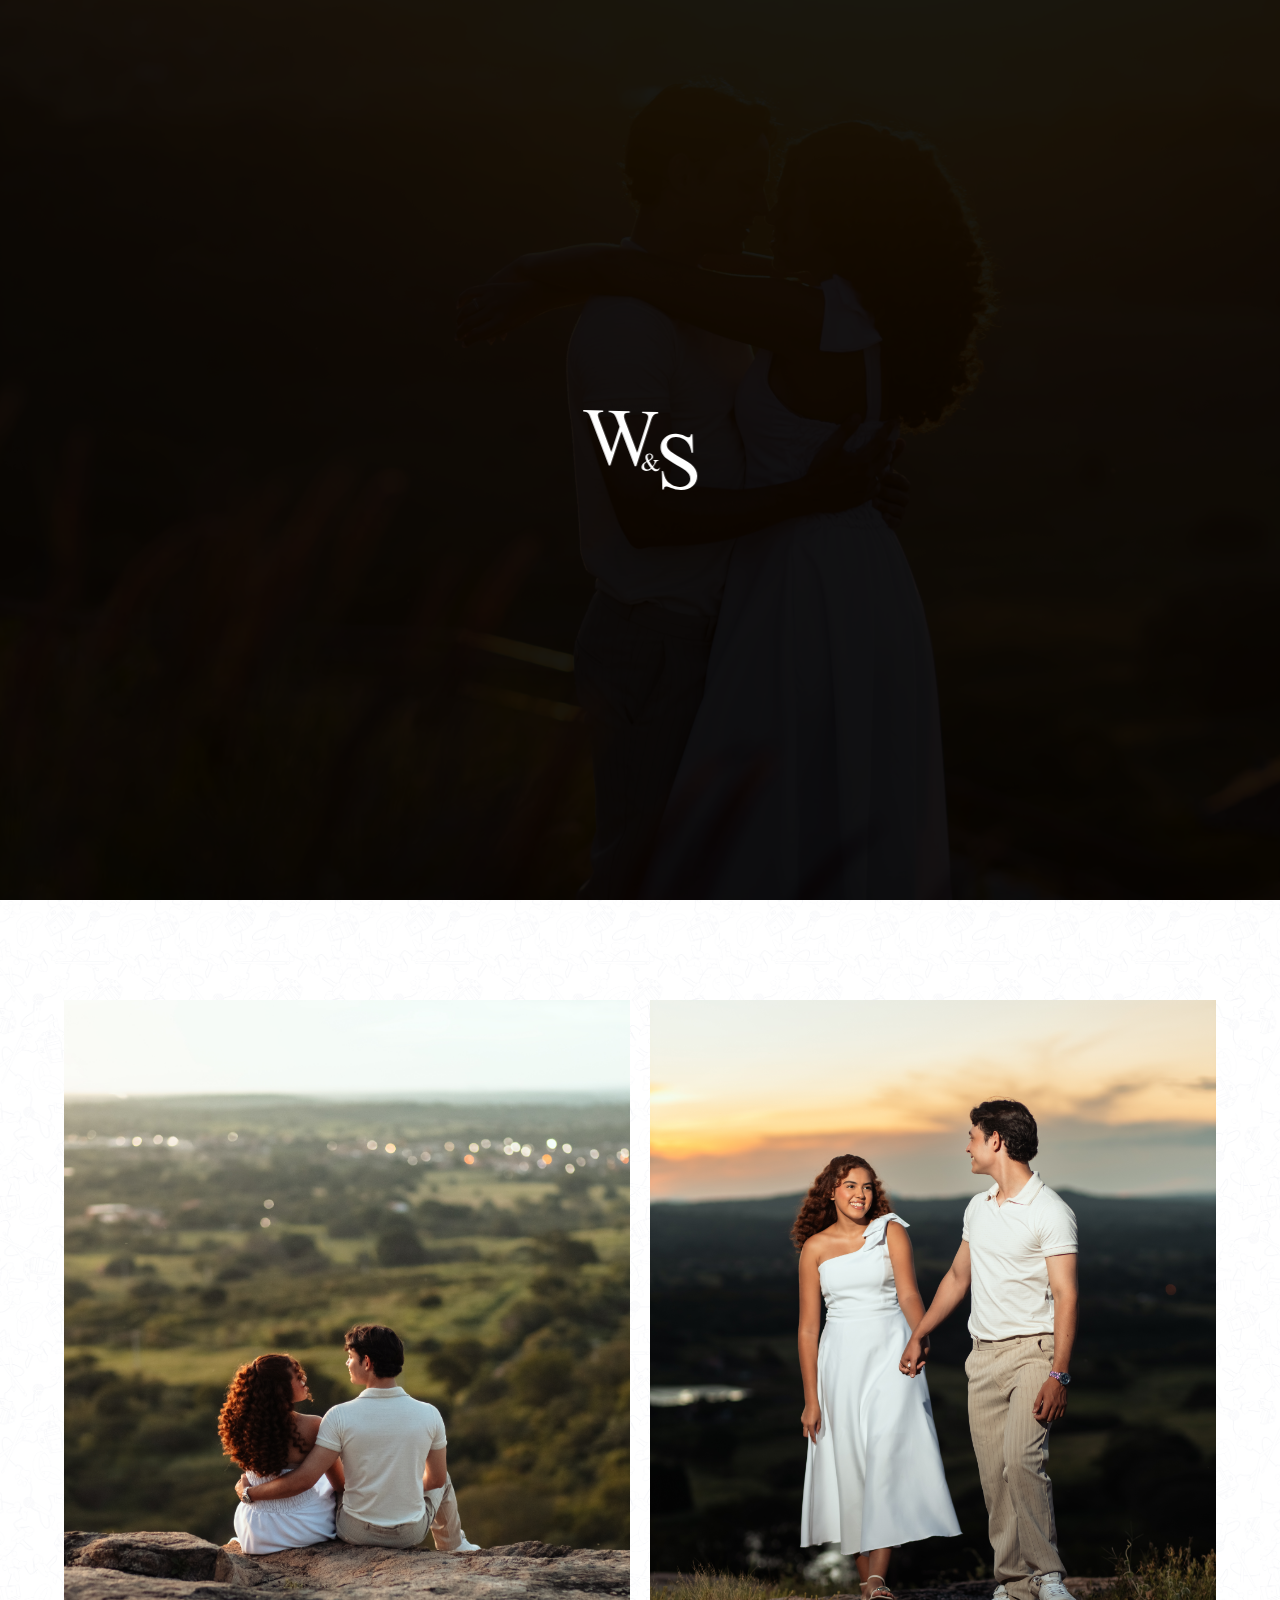
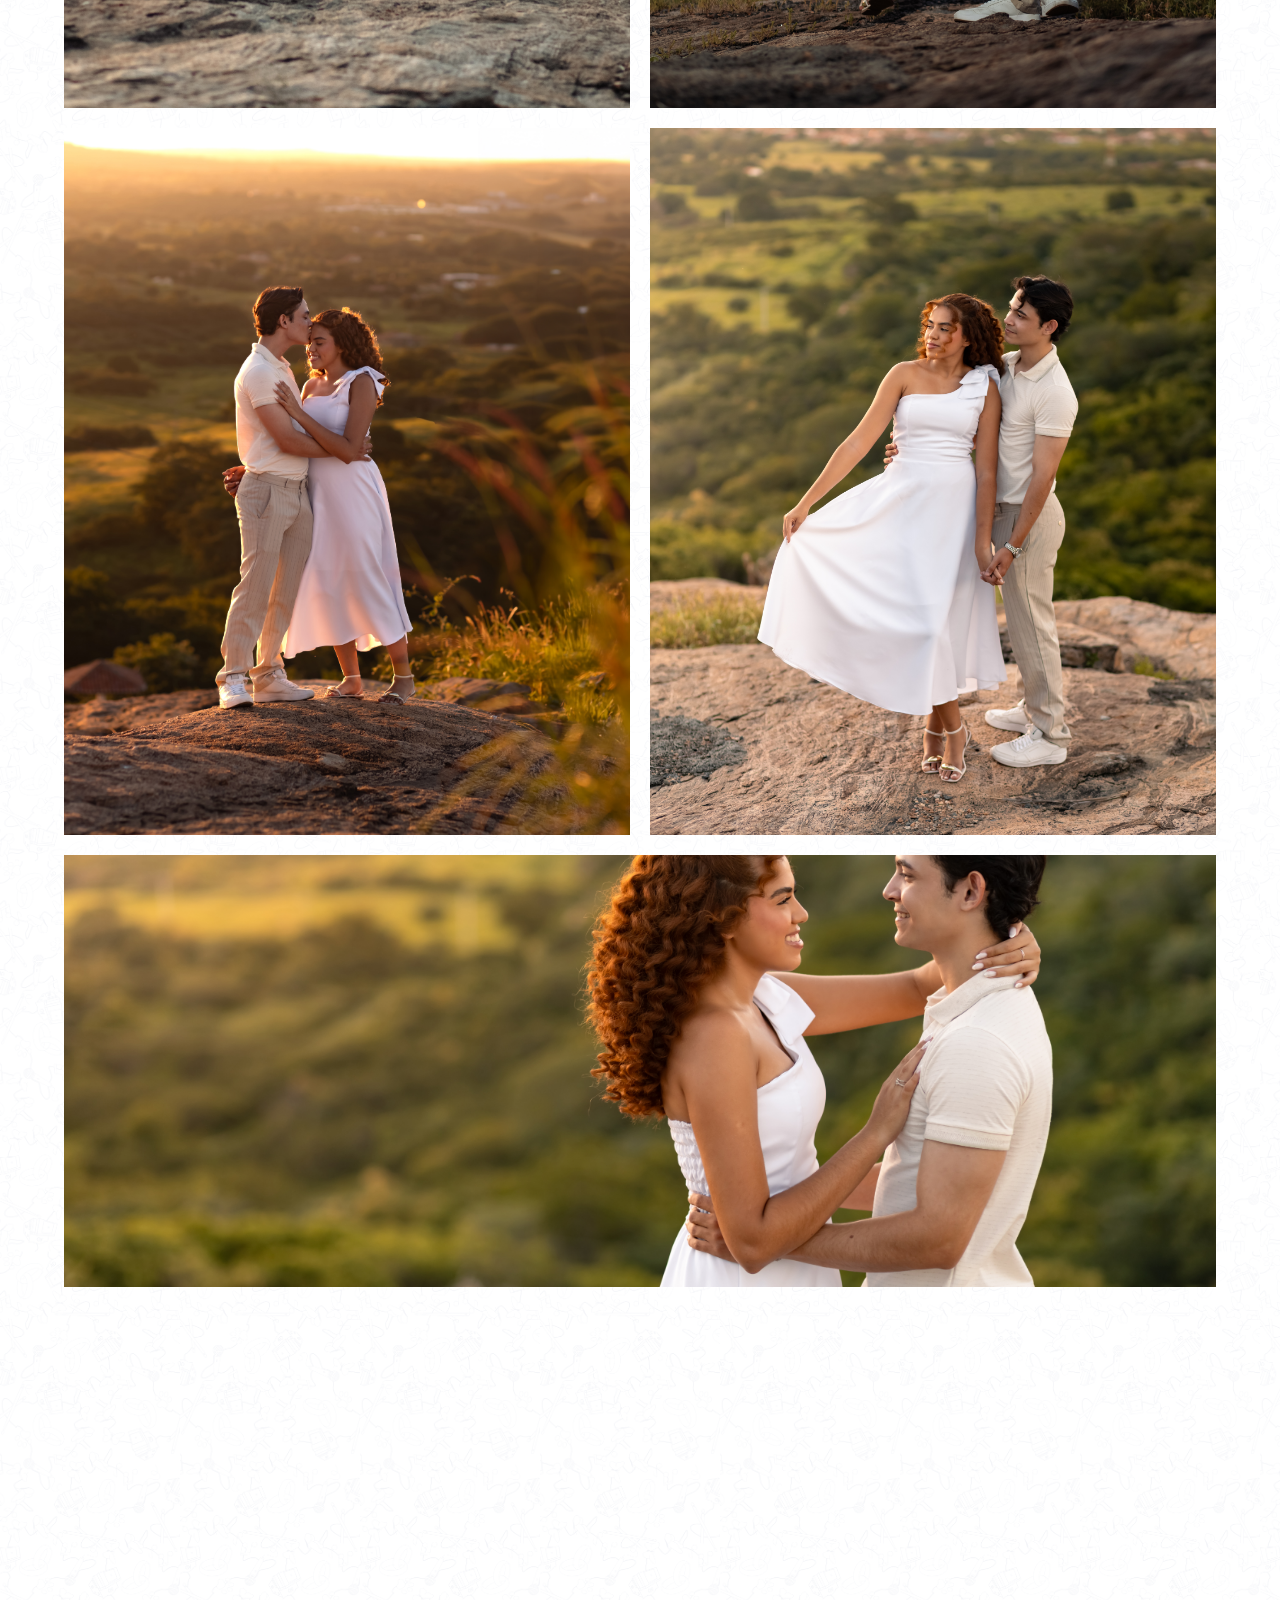
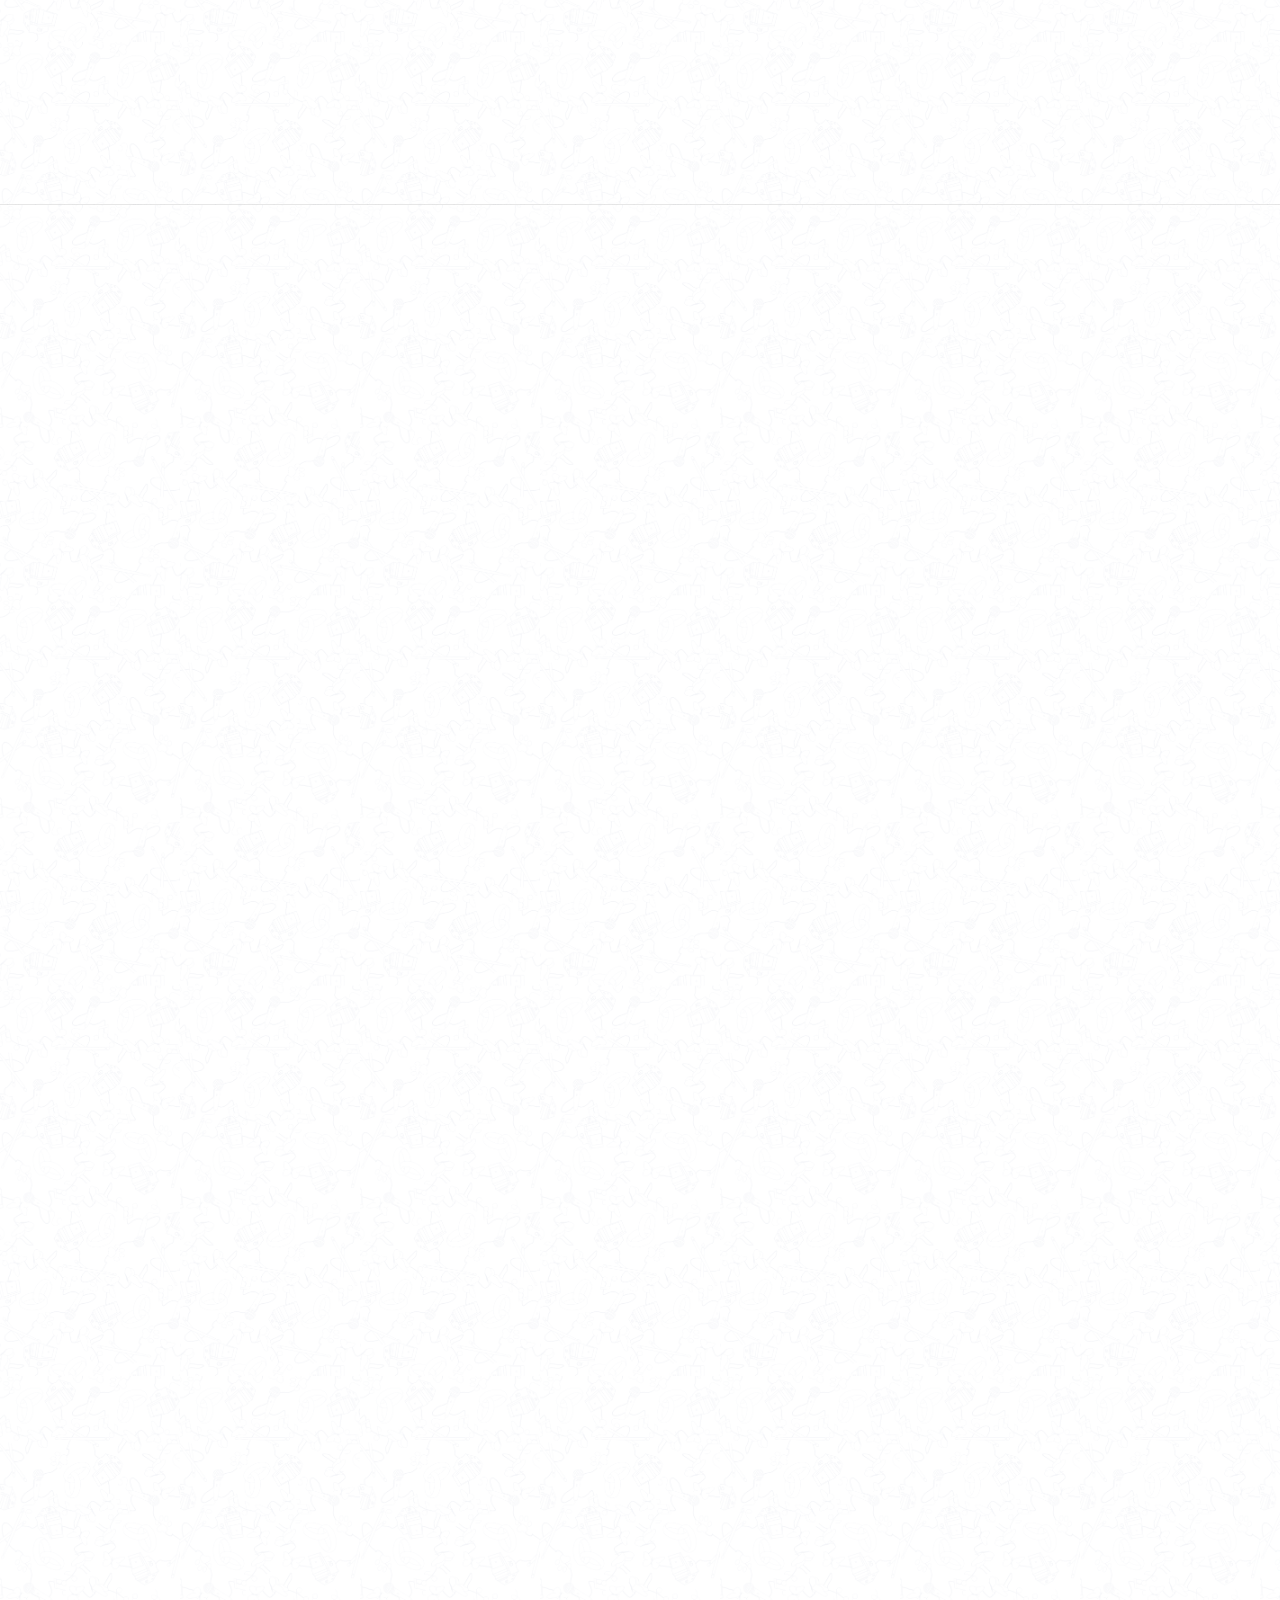
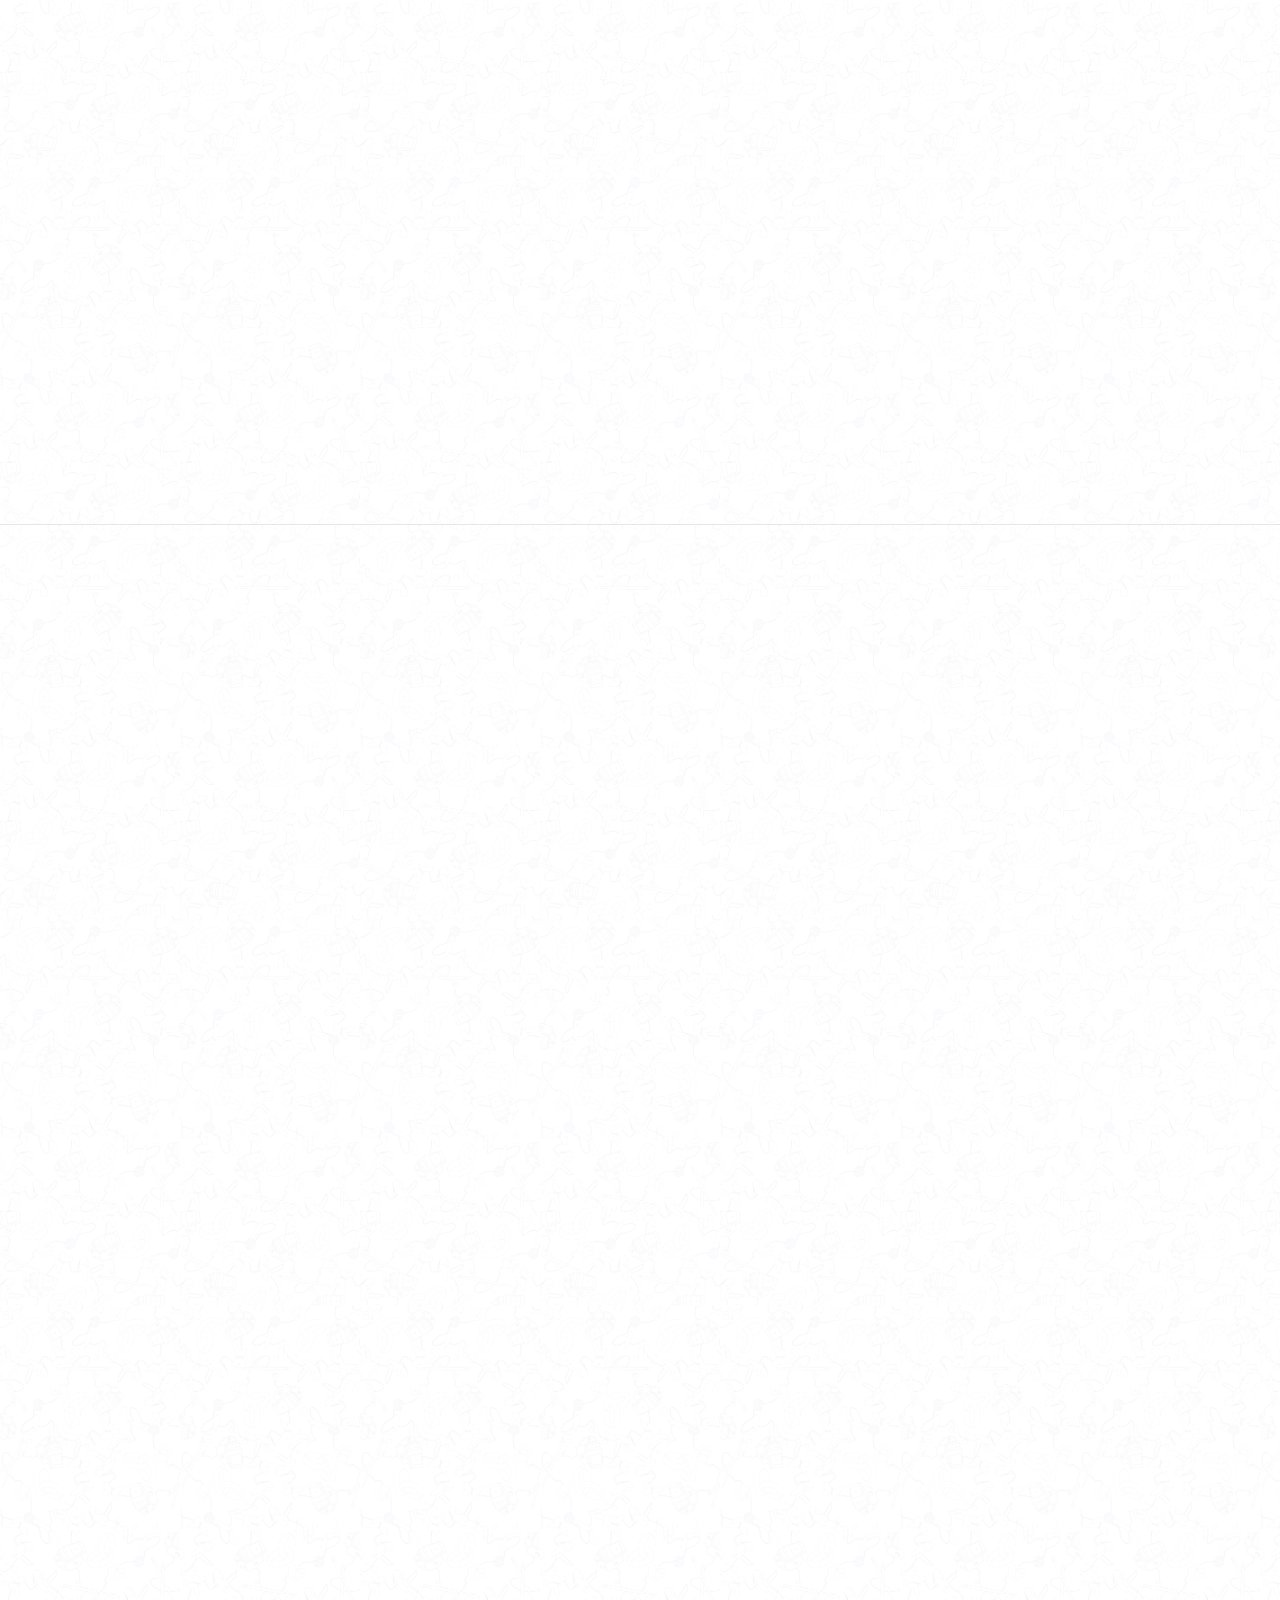
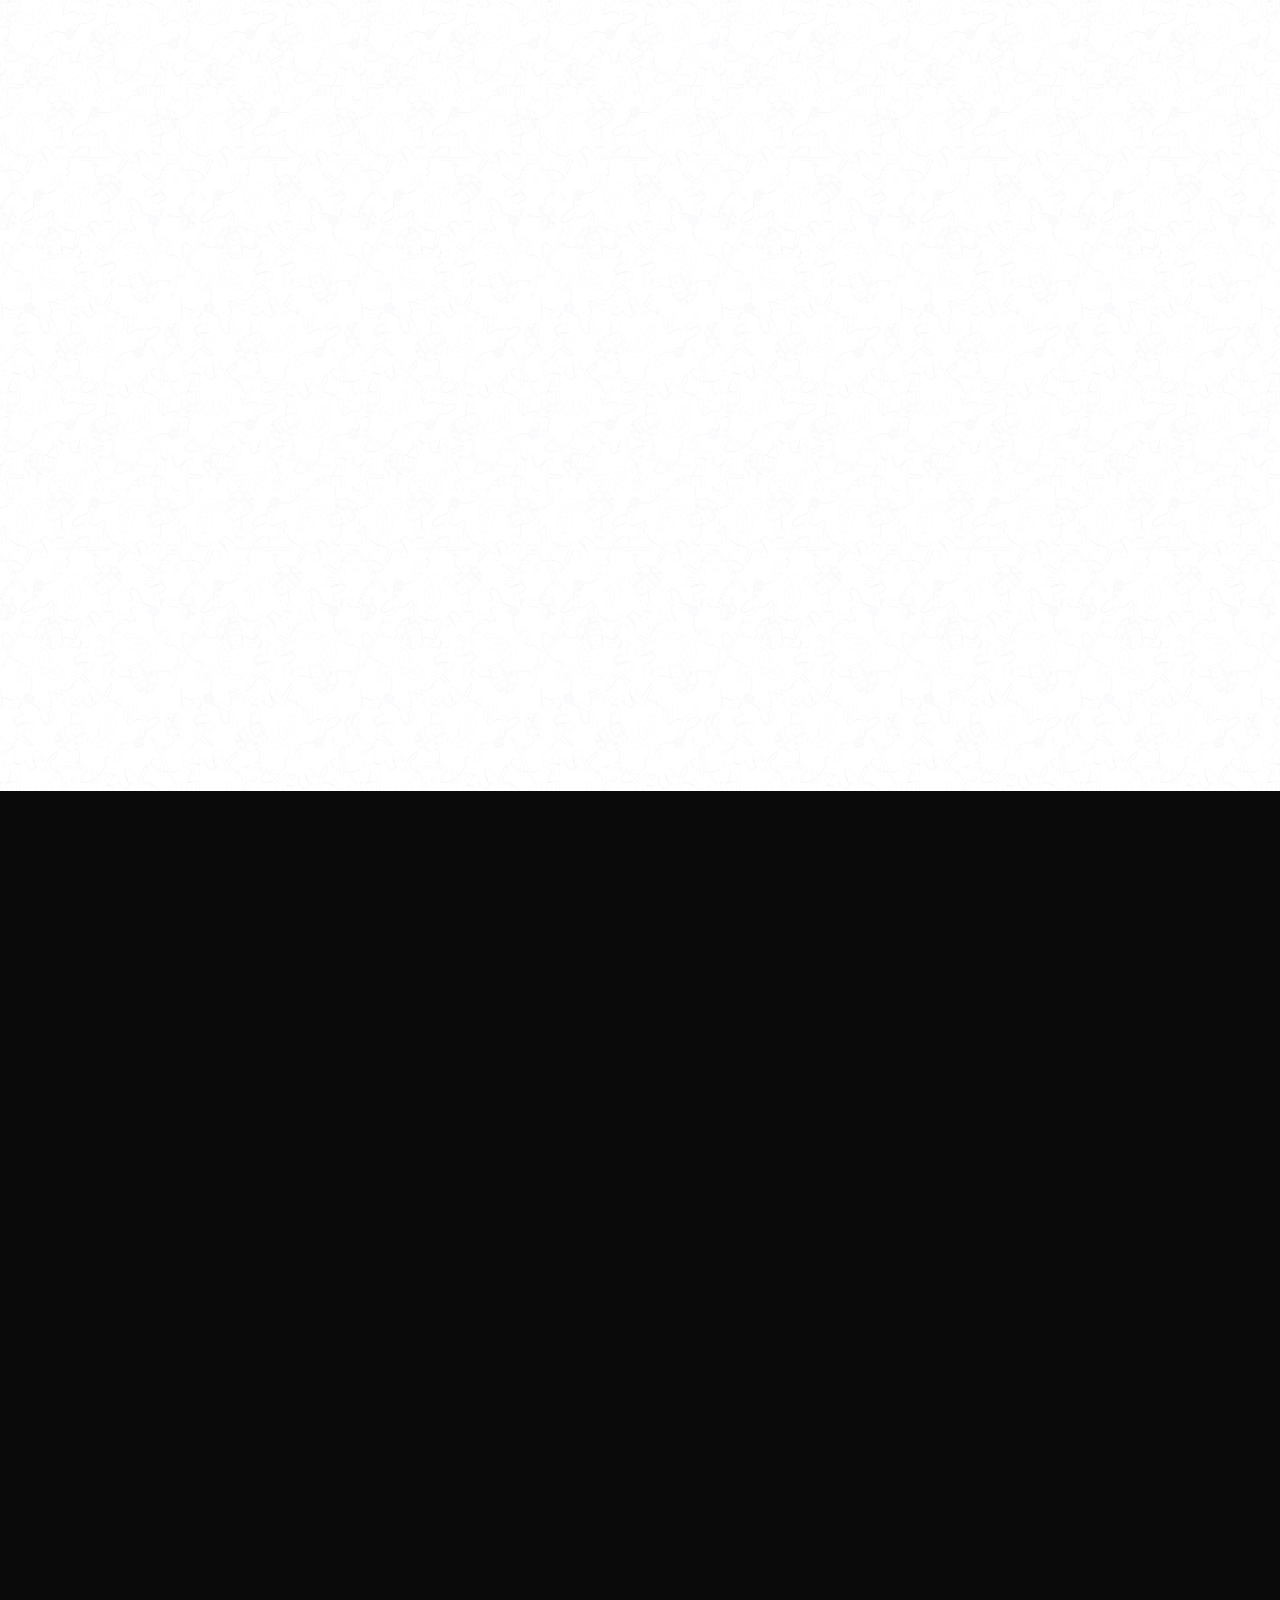
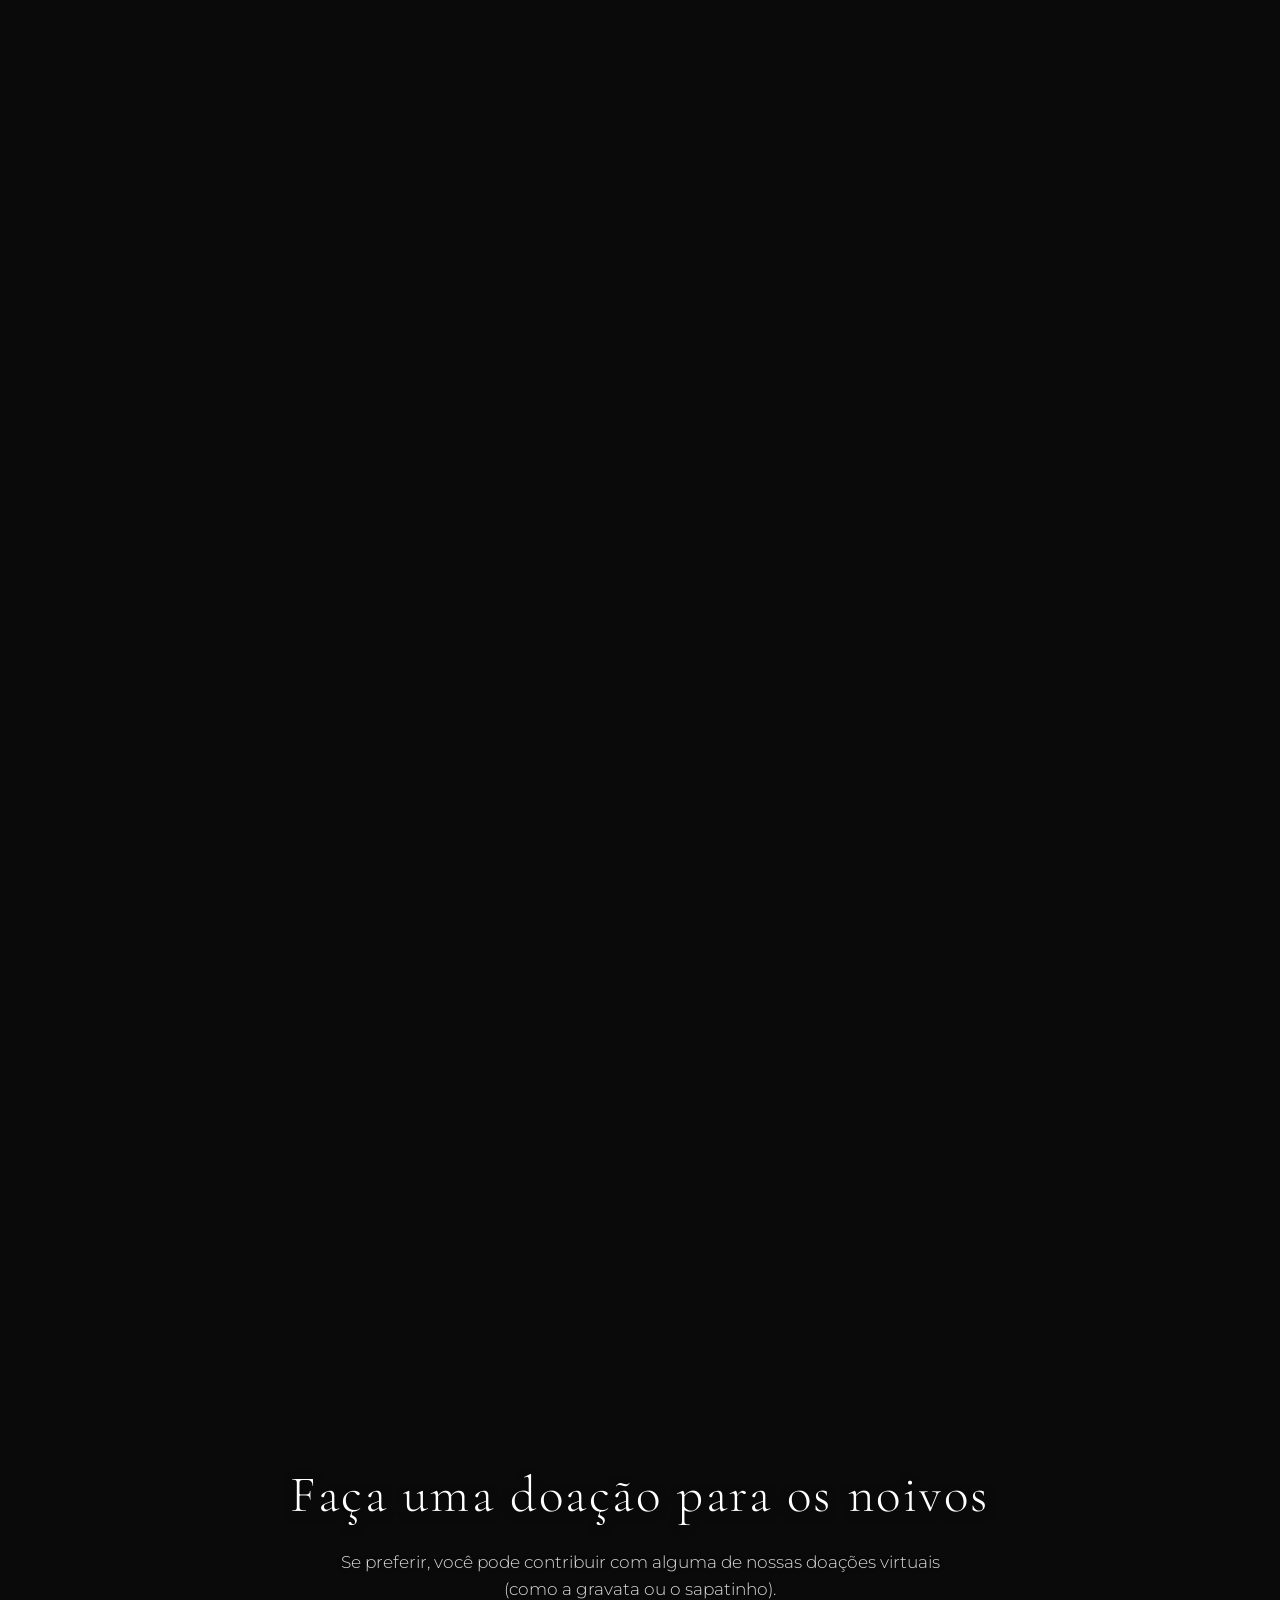
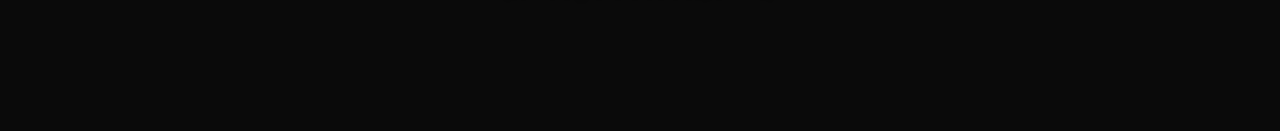
==== index.html @ 637475d0 "feat(rsvp): adiciona justificativa de ausência condicional" ====
<!DOCTYPE html>
<html lang="pt-BR">
<head>
    <meta charset="UTF-8">
    <meta name="viewport" content="width=device-width, initial-scale=1.0">
    <meta name="description" content="Site oficial de casamento de Wesley &amp; Stefany. Introdução cinematográfica e design editorial minimalista, mobile-first.">
    <title>Wesley &amp; Stefany — Casamento</title>

    <!-- Google Fonts: Cormorant Garamond (Serif elegante para saudações da intro) e Montserrat -->
    <link rel="preconnect" href="https://fonts.googleapis.com">
    <link rel="preconnect" href="https://fonts.gstatic.com" crossorigin>
    <link href="https://fonts.googleapis.com/css2?family=Cormorant+Garamond:ital,wght@0,300;0,400;0,600;1,300;1,400;1,600&family=Montserrat:wght@300;400;500;600;700&display=swap" rel="stylesheet">

    <!-- Favicon -->
    <link rel="icon" type="image/svg+xml" href="IMAGENS/WIS-white.svg">

    <!-- CSS File -->
    <link rel="stylesheet" href="style.css?v=1.3.1">
</head>
<body>
    <!-- ═══════════════════════════════════════════════════════════════════
         PRELOADER
         ═══════════════════════════════════════════════════════════════════ -->
    <div id="preloader" style="background-color: rgba(0, 0, 0, 0.95); z-index: 999999;">
        <div class="preloader-content">
            <img src="IMAGENS/WIS.svg" alt="W&amp;S" class="preloader-logo">
            <p class="preloader-text">Carregando<span class="dots"><span>.</span><span>.</span><span>.</span></span></p>
        </div>
    </div>



    <!-- ═══════════════════════════════════════════════════════════════════
         PASSO 2 — INTRO SCREEN (Preloader Cinematográfico)
         Overlay fixo, semi-transparente, sobre o Hero.
         ═══════════════════════════════════════════════════════════════════ -->
    <div id="intro-screen" role="presentation" aria-hidden="true" style="position: fixed; top: 0; left: 0; width: 100vw; height: 100vh; z-index: 99999; background-color: rgba(0, 0, 0, 0.9);">

        <!-- Logo revelada no início -->
        <img
            src="IMAGENS/logo ws.svg"
            alt="Logotipo W&amp;S"
            id="intro-logo"
        >

        <!-- Saudações agrupadas: T1 fica visível e T2 aparece logo abaixo (flex) -->
        <div id="intro-texts-wrapper">

            <!-- Saudação 1: Olá + boas-vindas -->
            <div id="intro-text-1" class="intro-text">
                <p class="greeting-title">Olá</p>
                <p class="greeting-sub">Seja muito bem vindo ao nosso<br>site de casamento!</p>
            </div>

            <!-- Saudação 2: Felicidade — aparece ABAIXO do T1, sem sumir o T1 -->
            <div id="intro-text-2" class="intro-text">
                <p class="greeting-sub">Estamos muito felizes em<br>ter você aqui!</p>
            </div>

        </div>

    </div>

    <!-- ═══════════════════════════════════════════════════════════════════
         PASSO 3 — HERO CAROUSEL + LOGO DECORATIVO
         Container fixo: z-index:1 (atrás da intro, atrás do menu).
         Carrossel automático inicia APENAS após o término da intro.
         ═══════════════════════════════════════════════════════════════════ -->
    <div id="hero-carousel-container" aria-hidden="true">

        <!-- Slides do carrossel (7 fotos reais) -->
        <div id="hero-carousel">
            <div class="hero-slide active"><img src="IMAGENS/FOTOS/hero-1.jpg" alt="" draggable="false" style="object-fit: cover; width: 100%; height: 100%;"></div>
            <div class="hero-slide"><img src="IMAGENS/FOTOS/hero-2.jpg" alt="" draggable="false" style="object-fit: cover; width: 100%; height: 100%;"></div>
            <div class="hero-slide"><img src="IMAGENS/FOTOS/hero-3.jpg" alt="" draggable="false" style="object-fit: cover; width: 100%; height: 100%;"></div>
            <div class="hero-slide"><img src="IMAGENS/FOTOS/hero-4.jpg" alt="" draggable="false" style="object-fit: cover; width: 100%; height: 100%;"></div>
            <div class="hero-slide"><img src="IMAGENS/FOTOS/hero-5.jpg" alt="" draggable="false" style="object-fit: cover; width: 100%; height: 100%;"></div>
            <div class="hero-slide"><img src="IMAGENS/FOTOS/hero-6.jpg" alt="" draggable="false" style="object-fit: cover; width: 100%; height: 100%;"></div>
            <div class="hero-slide"><img src="IMAGENS/FOTOS/hero-7.jpg" alt="" draggable="false" style="object-fit: cover; width: 100%; height: 100%;"></div>
        </div>

    </div>

    <!-- ═══════════════════════════════════════════════════════════════════
         PASSO 1 — MENU HORIZONTAL FIXO NO TOPO
         id="main-nav" para controle via JavaScript (oculto durante intro).
         ═══════════════════════════════════════════════════════════════════ -->
    <nav class="editorial-nav" id="main-nav" aria-label="Navegação principal">

        <!-- Logo SVG no canto esquerdo -->
        <a href="#hero-carousel-container" class="nav-logo" aria-label="Ir para o início" data-scroll="top">
            <img src="IMAGENS/logo ws.svg" alt="Logotipo W&amp;S" class="logo-img">
        </a>

        <!-- Links horizontais alinhados à direita -->
        <div class="nav-links">
            <a href="#sobre-noiva" class="nav-link">Sobre Nós</a>
            <a href="#detalhes" class="nav-link">Detalhes</a>
            <a href="#rsvp" class="nav-link">RSVP</a>
            <a href="#presentes-chamada" class="nav-link">Presentes</a>
        </div>

    </nav>

    <!-- Conteúdo Principal -->
    <main id="main-content">

        <!-- ═══════════════════════════════════════════════════════════════
             HERO TEXT OVERLAY — Camada isolada para rolar junto com a página
             ═══════════════════════════════════════════════════════════════ -->
        <section id="index-hero-overlay">
            <!-- Container do Convite — aparece com fade-in ao fim da intro -->
            <div class="hero-logo-reveal">
                <p class="hero-invitation-top">Com a bênção de Deus e de seus familiares</p>
                <img
                    src="IMAGENS/logo-wesley-stefany-hero.svg"
                    alt="Wesley &amp; Stefany"
                    class="hero-logo-img"
                    draggable="false"
                >
                <p class="hero-invitation-bottom">Convidam para o seu casamento</p>
                
                <div class="hero-date-container">
                    <p class="hero-date-label">A realizar-se no dia</p>
                    <div class="hero-date-numbers">
                        <span>10</span>
                        <span class="divider">|</span>
                        <span>10</span>
                        <span class="divider">|</span>
                        <span>26</span>
                    </div>
                    <p class="hero-time-label">Sábado às 16h</p>
                </div>
                
                <p class="hero-location">Em Ipaumirim-CE</p>
            </div>
        </section>

        <!-- ═══════════════════════════════════════════════════════════════
             SEÇÃO SOBRE — Mosaico com 5 fotos + texto de boas-vindas
             ═══════════════════════════════════════════════════════════════ -->
        <section id="sobre" aria-label="Sobre o casal">

            <!-- Mosaico colagem (grade caótica equilibrada conforme imagens de referência) -->
            <div class="sobre-fotos-overlay reveal-block stagger-container">
                <div class="sobre-fotos-inner">
                    <div class="foto-item foto-1">
                        <img src="IMAGENS/FOTOS/Sobrepostas/sobre-v1.jpg" alt="Foto do casal 1">
                    </div>
                    <div class="foto-item foto-2">
                        <img src="IMAGENS/FOTOS/Sobrepostas/sobre-v2.jpg" alt="Foto do casal 2">
                    </div>
                    <div class="foto-item foto-3">
                        <img src="IMAGENS/FOTOS/Sobrepostas/sobre-v3.jpg" alt="Foto do casal 3">
                    </div>
                    <div class="foto-item foto-4">
                        <img src="IMAGENS/FOTOS/Sobrepostas/sobre-v4.jpg" alt="Foto do casal 4">
                    </div>
                    <div class="foto-item foto-5">
                        <img src="IMAGENS/FOTOS/Sobrepostas/sobre-v5.jpg" alt="Foto do casal 5">
                    </div>
                </div>
            </div>

            <!-- Texto de introdução — conforme imagem de referência -->
            <div class="sobre-texto-bloco reveal-block">

                <p class="sobre-text__body sobre-text__body--destaque">
                    É com o coração transbordando de alegria que dividimos este momento com você.
                </p>

                <p class="sobre-text__body">
                    Cada passo da nossa história foi marcado por pessoas especiais, e é impossível imaginar o nosso grande dia sem a sua presença. Se você está lendo esta mensagem, é porque o seu sorriso e o seu abraço são essenciais para nós.
                </p>

                <p class="sobre-text__body">
                    Mais do que celebrar a nossa união, queremos celebrar o amor ao lado de quem nos apoia e torce pela nossa felicidade. Preparamos cada detalhe deste dia com muito carinho para que seja inesquecível.
                </p>

                <p class="sobre-text__body">
                    A sua presença é o nosso maior presente.
                </p>

                <p class="sobre-text__assinatura">
                    — Com todo o nosso carinho, Wesley e Stefany
                </p>

            </div>

        </section>

        <!-- ═══════════════════════════════════════════════════════════════
             SEÇÃO NOIVA — Mosaico 3 fotos + logo nome + bio
             ═══════════════════════════════════════════════════════════════ -->
        <section id="sobre-noiva" aria-label="Sobre a noiva Stefany">

            <!-- Grid assimétrico 1+2: foto grande à esquerda, 2 menores à direita -->
            <div class="noiva-grid reveal-block stagger-container">

                <!-- Foto vertical grande (coluna esquerda, abrange 2 linhas) -->
                <div class="noiva-foto bride-v1">
                    <img src="IMAGENS/NOIVA/noiva-1.jpg" alt="Foto da noiva Stefany">
                </div>

                <!-- Foto quadrada superior direita -->
                <div class="noiva-foto bride-s1">
                    <img src="IMAGENS/NOIVA/noiva-2.jpg" alt="Foto da noiva Stefany">
                </div>

                <!-- Foto quadrada inferior direita -->
                <div class="noiva-foto bride-s2">
                    <img src="IMAGENS/NOIVA/noiva-3.jpg" alt="Foto da noiva Stefany">
                </div>

            </div>

            <!-- Logo com o nome da noiva -->
            <div class="perfil-identidade reveal-block">
                <img src="IMAGENS/nome-stefany.svg" alt="Stefany" class="perfil-nome-logo">
            </div>

            <!-- Biografia de Stefany -->
            <div class="perfil-bio reveal-block">
                <p class="perfil-bio__texto">
                    Nasci em 2005, em Ipaumirim, e desde pequena aprendi o valor da dedicação, da fé e da perseverança. Com o sonho de transformar vidas por meio da justiça, ingressei no curso de Direito da UFCG, em Sousa-PB. Essa conquista me levou a encarar novos desafios, como morar sozinha e construir minha independência longe de casa.<br><br>
                    Hoje, sigo construindo minha história com dedicação, fé e amor, pronta para viver este novo capítulo ao lado de quem escolhi para compartilhar a vida.
                </p>
            </div>

        </section>

        <!-- ═══════════════════════════════════════════════════════════════
             SEÇÃO NOIVO — Mosaico 3 fotos + logo nome + bio
             ═══════════════════════════════════════════════════════════════ -->
        <section id="sobre-noivo" aria-label="Sobre o noivo Wesley">

            <!-- Grid assimétrico 1+2: foto grande à esquerda, 2 menores à direita -->
            <div class="noivo-grid reveal-block stagger-container">

                <!-- Foto vertical grande (coluna esquerda, abrange 2 linhas) -->
                <div class="noivo-foto groom-1">
                    <img src="IMAGENS/NOIVO/noivo-1.png" alt="Foto do noivo Wesley">
                </div>

                <!-- Foto menor superior direita -->
                <div class="noivo-foto groom-2">
                    <img src="IMAGENS/NOIVO/noivo-2.jpeg" alt="Foto do noivo Wesley">
                </div>

                <!-- Foto menor inferior direita -->
                <div class="noivo-foto groom-3">
                    <img src="IMAGENS/NOIVO/noivo-3.jpeg" alt="Foto do noivo Wesley">
                </div>

            </div>

            <!-- Logo com o nome do noivo -->
            <div class="perfil-identidade reveal-block">
                <img src="IMAGENS/nome-wesley.svg" alt="Wesley" class="perfil-nome-logo">
            </div>

            <!-- Biografia de Wesley -->
            <div class="perfil-bio reveal-block">
                <p class="perfil-bio__texto">
                    Nasci em 2006, em Icó-CE, e desde cedo descobri minha paixão pelo mundo da criação. Logo após concluir o ensino médio, ingressei em uma empresa de telecomunicações, onde hoje atuo na área de marketing como designer gráfico. Esse dia a dia me permite fazer o que mais gosto: transformar ideias e conceitos em realidade.<br><br>
                    Hoje, sigo unindo dedicação e criatividade na minha rotina, pronto para dar o passo mais importante da minha história e caminhar lado a lado com quem escolhi para construir um futuro.
                </p>
            </div>

        </section>

        <!-- ═══════════════════════════════════════════════════════════════
             SEÇÃO HOMENAGEM AOS PADRINHOS
             ═══════════════════════════════════════════════════════════════ -->
        <section id="padrinhos" class="reveal-block" aria-label="Homenagem aos Padrinhos">
            <div class="padrinhos-container">
                <div class="padrinhos-card" id="padrinhosTrack">
                    
                    <!-- Camada de Imagens (Fundo) -->
                    <div class="padrinhos-slide active">
                        <img src="IMAGENS/PADRINHOS/padrinho-1.jpg" alt="Padrinhos 1" draggable="false">
                    </div>
                    <div class="padrinhos-slide">
                        <img src="IMAGENS/PADRINHOS/padrinho-2.jpg" alt="Padrinhos 2" draggable="false">
                    </div>
                    <div class="padrinhos-slide">
                        <img src="IMAGENS/PADRINHOS/padrinho-3.jpg" alt="Padrinhos 3" draggable="false">
                    </div>
                    <div class="padrinhos-slide">
                        <img src="IMAGENS/PADRINHOS/padrinho-4.jpg" alt="Padrinhos 4" draggable="false">
                    </div>
                    <div class="padrinhos-slide">
                        <img src="IMAGENS/PADRINHOS/padrinho-05.jpg" alt="Padrinhos 5" draggable="false">
                    </div>
                    <div class="padrinhos-slide">
                        <img src="IMAGENS/PADRINHOS/padrinho-06.jpg?v=1.0.1" alt="Padrinhos 6" draggable="false">
                    </div>
                    <div class="padrinhos-slide">
                        <img src="IMAGENS/PADRINHOS/padrinho-07.jpg" alt="Padrinhos 7" draggable="false">
                    </div>
                    <div class="padrinhos-slide">
                        <img src="IMAGENS/PADRINHOS/padrinho-08.jpg" alt="Padrinhos 8" draggable="false">
                    </div>

                    <!-- Camada de Overlay Gradiente -->
                    <div class="padrinhos-overlay"></div>

                    <!-- Camada UI (Timeline) -->
                    <div class="padrinhos-timeline">
                        <div class="timeline-bar"><div class="timeline-progress active"></div></div>
                        <div class="timeline-bar"><div class="timeline-progress"></div></div>
                        <div class="timeline-bar"><div class="timeline-progress"></div></div>
                        <div class="timeline-bar"><div class="timeline-progress"></div></div>
                        <div class="timeline-bar"><div class="timeline-progress"></div></div>
                        <div class="timeline-bar"><div class="timeline-progress"></div></div>
                        <div class="timeline-bar"><div class="timeline-progress"></div></div>
                        <div class="timeline-bar"><div class="timeline-progress"></div></div>
                    </div>

                    <!-- Camada UI (Controles) -->
                    <button class="padrinhos-btn prev" aria-label="Anterior">&lt;</button>
                    <button class="padrinhos-btn next" aria-label="Próximo">&gt;</button>

                    <!-- Camada UI (Textos) -->
                    <div class="padrinhos-content">
                        <h2 class="padrinhos-titulo">Aos Padrinhos:</h2>
                        <p class="padrinhos-texto">
                            Não poderíamos dar este passo tão importante sem ter ao nosso lado pessoas tão importantes. Vocês foram escolhidos a dedo para testemunhar e abençoar a nossa união, não apenas no altar, mas para a vida toda! Obrigado por fazerem parte da nossa jornada.
                        </p>
                    </div>

                </div>
            </div>
        </section>

        <!-- ═══════════════════════════════════════════════════════════════
             SEÇÃO DETALHES DO CASAMENTO
             ═══════════════════════════════════════════════════════════════ -->
        <section id="detalhes" aria-label="Detalhes do Casamento">
            
            <!-- CAMADA DE FRENTE: GLASSMORPHISM -->
            <div class="detalhes-glass-layer reveal-block">
                <div class="detalhes-container">
                <!-- BLOCO DE DIA E HORA -->
                <div class="detalhes-grid">
                    <div class="detalhes-row">
                        <div class="detalhes-label">Dia</div>
                        <div class="detalhes-value">
                            <span class="detalhes-date">10.10.2026</span>
                            <span class="detalhes-month">10 de outubro</span>
                        </div>
                    </div>
                    <div class="detalhes-row">
                        <div class="detalhes-label">Hora</div>
                        <div class="detalhes-value">
                            <span class="detalhes-time">16 horas</span>
                        </div>
                    </div>
                </div>

                <!-- BLOCO DO CRONÔMETRO -->
                <div class="cronometro-bloco">
                    <h2 class="cronometro-titulo">Contagem regressiva</h2>
                    <div class="cronometro-container">
                        <div class="cronometro-box">
                            <span id="countdown-meses" class="cronometro-numero">00</span>
                            <span class="cronometro-legenda">meses</span>
                        </div>
                        <div class="cronometro-box">
                            <span id="countdown-dias" class="cronometro-numero">00</span>
                            <span class="cronometro-legenda">dias</span>
                        </div>
                        <div class="cronometro-box">
                            <span id="countdown-horas" class="cronometro-numero">00</span>
                            <span class="cronometro-legenda">horas</span>
                        </div>
                        <div class="cronometro-box">
                            <span id="countdown-minutos" class="cronometro-numero">00</span>
                            <span class="cronometro-legenda">minutos</span>
                        </div>
                    </div>
                </div>

                <!-- BLOCO DO LOCAL E MAPA -->
                <div class="local-bloco">
                    <h2 class="local-titulo">Local</h2>
                    <p class="local-sub1">Chácara Ferreira</p>
                    <p class="local-sub2">Ipaumirim-CE</p>
                    
                    <div class="mapa-container">
                        <iframe src="https://maps.google.com/maps?q=-6.7956245,-38.7142744&t=&z=17&ie=UTF8&iwloc=&output=embed" width="100%" height="300" style="border:0; border-radius: 16px;" allowfullscreen="" loading="lazy"></iframe>
                    </div>
                </div>

                <!-- ÁREA DE UTILIDADE (Accordions) -->
                <div class="utilidade-bloco">
                    <details class="utilidade-accordion">
                        <summary class="utilidade-summary">
                            Hospedagens <span class="accordion-icon">+</span>
                        </summary>
                        <div class="utilidade-content" id="hospedagens-container">
                            <!-- Injetado por JS -->
                        </div>
                    </details>

                </div>
            </div>
            </div>

        </section>

        <!-- ═══════════════════════════════════════════════════════════════
             SEÇÃO RSVP (Confirmação de Presença)
             ═══════════════════════════════════════════════════════════════ -->
        <section id="rsvp" class="reveal-block" aria-label="Confirmação de Presença">
            <div class="rsvp-container">
                <div class="rsvp-card">
                    
                    <div id="rsvp-form-container">
                        <h2 class="rsvp-titulo">Confirme sua presença</h2>
                        <p class="rsvp-subtitulo">Preencha os campos abaixo para nos ajudar a organizar esse momento inesquecível.</p>
                        
                        <form id="rsvpForm" class="rsvp-form">
                            <!-- Nome -->
                            <div class="form-group">
                                <label for="rsvp-nome">Nome Completo *</label>
                                <input type="text" id="rsvp-nome" name="nome" required placeholder="Digite seu nome" autocomplete="off">
                            </div>

                            <!-- Presença (Radio) -->
                            <div class="form-group">
                                <label class="radio-label-title">Você irá ao evento? *</label>
                                <div class="radio-group">
                                    <label class="radio-label">
                                        <input type="radio" name="confirmado" value="Sim" required>
                                        <span class="radio-custom"></span> Sim, estarei lá!
                                    </label>
                                    <label class="radio-label">
                                        <input type="radio" name="confirmado" value="Não">
                                        <span class="radio-custom"></span> Infelizmente não poderei ir
                                    </label>
                                </div>
                            </div>

                            <!-- Justificativa de Ausência (Condicional) -->
                            <div class="form-group" id="rsvp-justificativa-container" style="display: none;">
                                <label for="rsvp-justificativa">Justificativa de Ausência</label>
                                <textarea id="rsvp-justificativa" placeholder="Poxa, que pena! Conta pra gente o motivo..." rows="3" autocomplete="off"></textarea>
                            </div>

                            <!-- Adultos e Crianças (Grid) -->
                            <div class="form-row">
                                <div class="form-group">
                                    <label for="rsvp-adultos">Qtd. de adultos (incluindo você) *</label>
                                    <select id="rsvp-adultos" name="adultos" required>
                                        <option value="1" selected>1 adulto</option>
                                        <option value="2">2 adultos</option>
                                        <option value="3">3 adultos</option>
                                        <option value="4">4 adultos</option>
                                        <option value="5">5 adultos</option>
                                        <option value="6">6 adultos</option>
                                        <option value="7">7 adultos</option>
                                        <option value="8">8 adultos</option>
                                        <option value="9">9 adultos</option>
                                        <option value="10">10 adultos</option>
                                    </select>
                                </div>
                                <div class="form-group">
                                    <label for="rsvp-criancas">Qtd. de crianças (opcional)</label>
                                    <select id="rsvp-criancas" name="criancas">
                                        <option value="0" selected>Nenhuma</option>
                                        <option value="1">1 criança</option>
                                        <option value="2">2 crianças</option>
                                        <option value="3">3 crianças</option>
                                        <option value="4">4 crianças</option>
                                        <option value="5">5 crianças</option>
                                        <option value="6">6 crianças</option>
                                        <option value="7">7 crianças</option>
                                        <option value="8">8 crianças</option>
                                        <option value="9">9 crianças</option>
                                        <option value="10">10 crianças</option>
                                    </select>
                                </div>
                            </div>

                            <!-- Contato -->
                            <div class="form-row">
                                <div class="form-group">
                                    <label for="rsvp-telefone">Telefone (opcional)</label>
                                    <input type="tel" id="rsvp-telefone" name="telefone" placeholder="(DDD) 00000-0000" autocomplete="off">
                                </div>
                                <div class="form-group">
                                    <label for="rsvp-email">E-mail (opcional)</label>
                                    <input type="email" id="rsvp-email" name="email" placeholder="seu@email.com" autocomplete="off">
                                </div>
                            </div>

                            <!-- Observações -->
                            <div class="form-group">
                                <label for="rsvp-obs">Observações (opcional)</label>
                                <textarea id="rsvp-obs" name="observacoes" rows="3" placeholder="Alguma restrição alimentar ou mensagem especial?"></textarea>
                            </div>

                            <!-- Botão -->
                            <button type="submit" class="rsvp-btn">Confirmar presença</button>
                        </form>
                    </div>

                    <!-- Mensagem de Sucesso (Invisível no início) -->
                    <div id="rsvp-sucesso" class="rsvp-sucesso-msg" style="display: none;">
                        <svg class="sucesso-icon" viewBox="0 0 24 24" fill="none" stroke="currentColor" stroke-width="2"><path stroke-linecap="round" stroke-linejoin="round" d="M5 13l4 4L19 7"></path></svg>
                        <h3 class="sucesso-titulo">Confirmação enviada com sucesso!</h3>
                        <p class="sucesso-texto">Agradecemos de coração. Nos vemos lá!</p>
                    </div>

                </div>
            </div>
        </section>

        <!-- ═══════════════════════════════════════════════════════════════
             SEÇÃO CHAMADA LISTA DE PRESENTES (id="presentes-chamada")
             ═══════════════════════════════════════════════════════════════ -->
        <section id="presentes-chamada" class="reveal-block" aria-label="Lista de Presentes">
            <div class="presentes-chamada-container">
                <h2 class="presentes-chamada-titulo">Lista de Presentes</h2>
                <p class="presentes-chamada-subtitulo">Preparamos uma lista de presentes com muito carinho para quem desejar nos presentear.</p>
                <div class="presentes-btn-wrapper">
                    <a href="presentes.html" target="_blank" class="btn-liquid-light">Presenteie-nos aqui</a>
                </div>
            </div>
        </section>

        <!-- ═══════════════════════════════════════════════════════════════
             SEÇÃO DE DOAÇÕES (id="doacoes-secao")
             ═══════════════════════════════════════════════════════════════ -->
        <section id="doacoes-secao" aria-label="Faça uma doação para os noivos">
            <div class="doacoes-container">
                <h2 class="doacoes-titulo">Faça uma doação para os noivos</h2>
                <p class="doacoes-subtitulo">Se preferir, você pode contribuir com alguma de nossas doações virtuais (como a gravata ou o sapatinho).</p>
                <div id="doacoes-cards-grid" class="doacoes-grid">
                    <!-- Cards de doação renderizados dinamicamente pelo JavaScript -->
                </div>
            </div>
        </section>

    </main>

    <!-- ═══════════════════════════════════════════════════════════════════
         MODAL DOAR (Doações Virtuais)
         ═══════════════════════════════════════════════════════════════════ -->
    <div id="modal-doar" class="modal-liquid-dark hidden">
        <div class="modal-content">
            <button class="modal-close" id="btn-close-modal-doar">✕</button>
            
            <div id="doar-step-1">
                <div class="modal-header">
                    <div class="modal-img-wrapper">
                        <div class="modal-mini-img-placeholder" id="modal-doar-img-placeholder">
                            <span style="font-size: 0.6rem; color:#888;">Item</span>
                        </div>
                        <img id="modal-doar-img" src="" alt="Item" class="modal-mini-img hidden">
                    </div>
                    <div class="modal-item-details">
                        <h3 id="modal-doar-nome">Nome da Doação</h3>
                        <p id="modal-doar-preco">R$ 0,00</p>
                    </div>
                </div>

                <div class="modal-info-box" style="margin-bottom: 20px;">
                    <p style="font-weight: 700; margin-bottom: 4px; color: var(--color-text-dark);">🔒 Doação 100% Anônima</p>
                    <p style="font-size: 0.88rem; line-height: 1.4; color: var(--color-gray-muted);">Sua doação é 100% anônima e os noivos receberão o valor diretamente no Pix de forma segura.</p>
                </div>
                
                <button id="btn-confirmar-doacao" class="btn-acao btn-pix" style="width: 100%; padding: 14px; font-weight: 700;">Confirmar e Gerar Pix</button>
            </div>

            <div id="doar-step-2" style="display: none;">
                <div style="text-align: center; padding: 10px 0;">
                    <p style="text-align:center; font-size: 0.9rem; margin-bottom: 8px; font-family: var(--font-sans); color: var(--color-gray-muted);">Copie a chave Pix abaixo:</p>
                    <div class="pix-key-box" style="margin-bottom: 24px; margin-top: 0;">
                        <span id="doar-key-text">carregando...</span>
                        <button id="btn-doar-copy-pix">Copiar</button>
                    </div>
                    
                    <p style="text-align:center; font-weight:600; margin-bottom:12px; font-family: var(--font-sans); color: #111;">Ou escaneie o QR Code:</p>
                    <div class="fake-qr-code">
                        <img id="doar-qr-img" src="" alt="QR Code Pix" style="width:150px; height:150px; display:block; margin: 0 auto; border-radius: 8px;">
                    </div>

                    <p style="text-align:center; font-size: 0.85rem; margin-top: 20px; font-family: var(--font-sans); color: #28a745; font-weight: 600; animation: blink 1.5s infinite;">
                        Aguardando confirmação do pagamento...
                    </p>
                </div>
            </div>

            <div id="doar-step-3" style="display: none; text-align: center; padding: 20px 0;">
                <div style="font-size: 3.5rem; color: #28a745; margin-bottom: 16px; animation: scaleUp 0.5s ease;">🎉</div>
                <h3 style="font-family: var(--font-sans); color: var(--color-text-dark); margin-bottom: 12px; font-weight: 700; font-size: 1.5rem;">Doação Realizada!</h3>
                <p style="font-family: var(--font-sans); color: var(--color-gray-muted); font-size: 0.95rem; line-height: 1.5; max-width: 320px; margin: 0 auto 20px;">
                    Muito obrigado por contribuir com o nosso casamento!
                </p>
                <button id="btn-doar-sucesso-fechar" class="btn-acao btn-pix" style="width: auto; padding: 12px 36px; display: inline-block; margin: 0 auto;">Fechar</button>
            </div>
        </div>
    </div>

    <!-- Canvas Confetti Library -->
    <script src="https://cdn.jsdelivr.net/npm/canvas-confetti@1.6.0/dist/confetti.browser.min.js"></script>
    <!-- Script de animação e lógica -->
    <script src="script.js?v=1.2.9"></script>
</body>
</html>
---- style.css ----
@import url('https://fonts.googleapis.com/css2?family=Pinyon+Script&display=swap');

/* ==========================================================================
   SITE DE CASAMENTO: WESLEY & STEFANY
   DESIGN SYSTEM, LAYOUT E EFEITOS VISUAIS
   Passo 1 — Menu Horizontal | Passo 2 — Intro Cinematográfica (Revisão Final)
   ========================================================================== */


/* --------------------------------------------------------------------------
   0. FONTES LOCAIS — @font-face (Montserrat, pasta FONTs/montserrat/)
   -------------------------------------------------------------------------- */
@font-face {
    font-family: 'Montserrat';
    src: url('FONTs/montserrat/Montserrat-Thin.ttf') format('truetype');
    font-weight: 100; font-style: normal; font-display: swap;
}
@font-face {
    font-family: 'Montserrat';
    src: url('FONTs/montserrat/Montserrat-ExtraLight.ttf') format('truetype');
    font-weight: 200; font-style: normal; font-display: swap;
}
@font-face {
    font-family: 'Montserrat';
    src: url('FONTs/montserrat/Montserrat-Light.ttf') format('truetype');
    font-weight: 300; font-style: normal; font-display: swap;
}
@font-face {
    font-family: 'Montserrat';
    src: url('FONTs/montserrat/Montserrat-Regular.ttf') format('truetype');
    font-weight: 400; font-style: normal; font-display: swap;
}
@font-face {
    font-family: 'Montserrat';
    src: url('FONTs/montserrat/Montserrat-Italic.ttf') format('truetype');
    font-weight: 400; font-style: italic; font-display: swap;
}
@font-face {
    font-family: 'Montserrat';
    src: url('FONTs/montserrat/Montserrat-Medium.ttf') format('truetype');
    font-weight: 500; font-style: normal; font-display: swap;
}
@font-face {
    font-family: 'Montserrat';
    src: url('FONTs/montserrat/Montserrat-SemiBold.ttf') format('truetype');
    font-weight: 600; font-style: normal; font-display: swap;
}
@font-face {
    font-family: 'Montserrat';
    src: url('FONTs/montserrat/Montserrat-Bold.ttf') format('truetype');
    font-weight: 700; font-style: normal; font-display: swap;
}
@font-face {
    font-family: 'Montserrat';
    src: url('FONTs/montserrat/Montserrat-ExtraBold.ttf') format('truetype');
    font-weight: 800; font-style: normal; font-display: swap;
}
@font-face {
    font-family: 'Montserrat';
    src: url('FONTs/montserrat/Montserrat-ExtraBoldItalic.ttf') format('truetype');
    font-weight: 800; font-style: italic; font-display: swap;
}
@font-face {
    font-family: 'Montserrat';
    src: url('FONTs/montserrat/Montserrat-Black.ttf') format('truetype');
    font-weight: 900; font-style: normal; font-display: swap;
}


/* --------------------------------------------------------------------------
   1. DESIGN SYSTEM — VARIÁVEIS CSS
   -------------------------------------------------------------------------- */
:root {
    /* Paleta de Cores */
    --color-bg-white:      #ffffff;
    --color-text-dark:     #081024; /* Azul navy muito escuro para alto contraste */
    --color-accent-blue:   #0f2d59;
    --color-gray-muted:    #707070;
    --color-line-delicate: rgba(26, 26, 26, 0.15);

    /* Tipografia */
    --font-serif: 'Cormorant Garamond', Georgia, serif;
    --font-sans:  'Montserrat', Arial, sans-serif;

    /* Transições do menu */
    --transition-editorial: all 0.35s cubic-bezier(0.25, 0.46, 0.45, 0.94);

    /* Layout do Menu */
    --nav-height:    72px;
    --nav-padding-x: 40px;
}


/* --------------------------------------------------------------------------
   2. RESET GLOBAL
   -------------------------------------------------------------------------- */
*, *::before, *::after {
    box-sizing: border-box;
    margin: 0;
    padding: 0;
    -webkit-tap-highlight-color: transparent;
}

html { scroll-behavior: smooth !important; }

body {
    background-color: #0a0a0a; /* Fundo escuro padrão — evita flash branco */
    color: var(--color-text-dark);
    font-family: var(--font-sans);
    line-height: 1.6;
    overflow-x: hidden;
    -webkit-font-smoothing: antialiased;
    -moz-osx-font-smoothing: grayscale;
}

/* ==========================================================================
   PRELOADER
   ========================================================================== */
#preloader {
    position: fixed;
    inset: 0;
    width: 100vw;
    height: 100vh;
    background-color: var(--color-text-dark); /* Navy profundo */
    z-index: 999999;
    display: flex;
    align-items: center;
    justify-content: center;
    transition: opacity 0.8s ease;
}

#preloader.hide {
    opacity: 0;
    pointer-events: none;
}

.preloader-content {
    display: flex;
    flex-direction: column;
    align-items: center;
    justify-content: center;
    text-align: center;
}

.preloader-logo {
    width: clamp(140px, 35vw, 240px);
    height: auto;
    display: block;
    filter: brightness(0) invert(1);
    animation: preloaderPulse 2s infinite ease-in-out;
    margin-bottom: 20px;
}

.preloader-text {
    font-family: var(--font-sans);
    font-size: 0.85rem;
    font-weight: 500;
    letter-spacing: 0.2em;
    color: rgba(255, 255, 255, 0.7);
    text-transform: uppercase;
    display: flex;
    align-items: center;
    justify-content: center;
}

.preloader-text .dots {
    margin-left: 2px;
    display: inline-flex;
}

/* Dots wave animation */
.preloader-text .dots span {
    animation: dotsWave 1.4s infinite both;
    display: inline-block;
}

.preloader-text .dots span:nth-child(2) {
    animation-delay: .2s;
}

.preloader-text .dots span:nth-child(3) {
    animation-delay: .4s;
}

@keyframes dotsWave {
    0%, 80%, 100% {
        opacity: 0.2;
        transform: translateY(0);
    }
    40% {
        opacity: 1;
        transform: translateY(-4px);
    }
}

@keyframes preloaderPulse {
    0% { opacity: 0.3; transform: scale(0.95); }
    50% { opacity: 1; transform: scale(1.05); }
    100% { opacity: 0.3; transform: scale(0.95); }
}


/* ══════════════════════════════════════════════════════════════════════════
   PASSO 2 — HERO SECTION & INTRO SCREEN
   ══════════════════════════════════════════════════════════════════════════ */

/* --------------------------------------------------------------------------
   3. HERO CAROUSEL — Container fixo + slides de foto em cross-fade

   z-index stack:
     1  → #hero-carousel-container  (base, atrás de tudo)
     2  → .hero-logo-reveal         (logo decorativo, acima das fotos)
     10000 → #main-nav              (menu, acima de tudo)
   -------------------------------------------------------------------------- */
#hero-carousel-container,
.bg-carousel {
    position: fixed;
    inset: 0;
    width: 100%;
    height: 100vh;
    background-color: #0a0a0a;   /* fallback / fundo durante transição */
    z-index: -1;
    overflow: hidden;
    pointer-events: none;
}

#hero-text-overlay {
    position: absolute;
    top: 0;
    left: 0;
    width: 100%;
    height: 100vh;
    display: flex;
    align-items: center;
    justify-content: center;
    z-index: 10;
    pointer-events: none; /* Permite clique passar através */
}

#index-hero-overlay {
    position: relative;
    height: 100vh;
    width: 100%;
    margin-top: -100vh; /* Puxa para cima para cobrir o buraco deixado pelo main */
    display: flex;
    align-items: center;
    justify-content: center;
    z-index: 2;
    pointer-events: none; /* Permite clique passar através */
    overflow: hidden;
}

/* Camada de slides — ocupa todo o container */
#hero-carousel {
    position: relative;
    width: 100%;
    height: 100%;
}

/* Cada slide fica empilhado absolutamente; apenas o .active é visível */
.hero-slide {
    position: absolute;
    inset: 0;
    opacity: 0;
    transition: opacity 1.2s ease-in-out;  /* cross-fade suave entre fotos */
}

.hero-slide.active {
    opacity: 1;
}

/* Imagem dentro do slide: cobre 100% sem distorção em qualquer tela */
.hero-slide img {
    display: block;
    width: 100%;
    height: 100%;
    object-fit: cover;
    object-position: center;
    pointer-events: none;
    user-select: none;
}

/* Logo decorativo grande — centralizado sobre o carrossel
   Inicia invisível (opacity:0); JS adiciona .visible ao fim da intro */
/* Container de convite do Hero — centralizado sobre o carrossel
   Inicia invisível (opacity:0); JS adiciona .visible ao fim da intro */
.hero-logo-reveal {
    position: absolute;
    top: 50%;
    left: 50%;
    transform: translate(-50%, -50%);
    width: clamp(300px, 90vw, 650px);   /* responsivo: mobile → desktop */
    z-index: 2;                          /* acima das fotos, abaixo do menu */
    opacity: 0;
    transition: opacity 1.8s ease;       /* aparece suavemente com o reveal */
    display: flex;
    flex-direction: column;
    align-items: center;
    justify-content: center;
    text-align: center;
    color: #ffffff;
    
    /* Sombra de texto suave e empilhada (halo difuso) para máxima legibilidade sem contornos duplos */
    text-shadow: 
        0 2px 5px rgba(0, 0, 0, 0.85),
        0 5px 15px rgba(0, 0, 0, 0.8),
        0 10px 30px rgba(0, 0, 0, 0.8),
        0 15px 50px rgba(0, 0, 0, 0.85);
        
    pointer-events: none;
    user-select: none;
}

.hero-logo-reveal.visible {
    opacity: 1;
}

/* Imagem do logo dentro do container */
.hero-logo-img {
    width: clamp(220px, 62vw, 440px);
    height: auto;
    object-fit: contain;
    margin: 15px 0;
}

/* Textos do convite */
.hero-invitation-top {
    font-family: var(--font-serif);
    font-size: clamp(1rem, 2.8vw, 1.25rem);
    font-style: italic;
    font-weight: 300;
    letter-spacing: 0.05em;
    color: rgba(255, 255, 255, 0.95);
    margin-bottom: 5px;
}

.hero-invitation-bottom {
    font-family: var(--font-serif);
    font-size: clamp(1.05rem, 3.2vw, 1.3rem);
    font-weight: 300;
    letter-spacing: 0.1em;
    font-style: italic;
    color: rgba(255, 255, 255, 0.95);
    margin-top: 5px;
    margin-bottom: 25px;
}

/* Layout de Data (estilo elegante em caixas ou divisores) */
.hero-date-container {
    display: flex;
    flex-direction: column;
    align-items: center;
    margin-bottom: 20px;
    width: 100%;
}

.hero-date-label {
    font-family: var(--font-sans);
    font-size: clamp(0.72rem, 2vw, 0.8rem);
    font-weight: 500;
    letter-spacing: 0.25em;
    color: rgba(255, 255, 255, 0.85);
    margin-bottom: 12px;
    text-transform: uppercase;
}

.hero-date-numbers {
    display: flex;
    align-items: center;
    justify-content: center;
    font-family: var(--font-serif);
    font-size: clamp(2.4rem, 7.5vw, 3.2rem);
    font-weight: 300;
    line-height: 1;
    color: #ffffff;
    margin-bottom: 12px;
}

.hero-date-numbers span {
    padding: 0 10px;
}

.hero-date-numbers span.divider {
    font-weight: 100;
    color: rgba(255, 255, 255, 0.4);
    font-size: 0.9em;
    padding: 0;
}

.hero-time-label {
    font-family: var(--font-sans);
    font-size: clamp(0.78rem, 2.2vw, 0.85rem);
    font-weight: 400;
    letter-spacing: 0.15em;
    color: rgba(255, 255, 255, 0.85);
    text-transform: uppercase;
}

/* Local */
.hero-location {
    font-family: var(--font-serif);
    font-size: clamp(1.15rem, 3.2vw, 1.4rem);
    font-weight: 300;
    letter-spacing: 0.1em;
    color: #ffffff;
    border-top: 1px solid rgba(255, 255, 255, 0.25);
    padding-top: 12px;
    width: 220px;
    margin-top: 5px;
}


/* --------------------------------------------------------------------------
   4. INTRO SCREEN — Overlay fixo e semi-transparente SOBRE o Hero

   z-index: 9999 → garante ficar acima de absolutamente tudo
   background-color: rgba(0,0,0,0.9) → 90% opaco, deixa foto aparecer sutilmente
   -------------------------------------------------------------------------- */
#intro-screen {
    position: fixed;
    inset: 0;
    z-index: 9999;
    background-color: rgba(0, 0, 0, 0.9);

    cursor: pointer;
    user-select: none;
    -webkit-user-select: none;
}


/* --------------------------------------------------------------------------
   5. LOGO NA INTRO — Centralizada e branca
   -------------------------------------------------------------------------- */
#intro-logo {
    position: absolute;
    top: 50%;
    left: 50%;
    transform: translate(-50%, -50%);
    height: 80px;
    width: auto;
    filter: brightness(0) invert(1); /* SVG dark → branco no fundo escuro */
    opacity: 0;                       /* estado inicial: invisível */
}


/* --------------------------------------------------------------------------
   6. CONTAINERS DE TEXTO DA INTRO
   #intro-texts-wrapper: container flex que posiciona ambas as saudações
   em ~28% do topo. Os filhos (.intro-text) empilham verticalmente com gap.
   -------------------------------------------------------------------------- */
#intro-texts-wrapper {
    position: absolute;
    top: 28%;
    left: 50%;
    transform: translateX(-50%);
    width: 85%;
    max-width: 440px;
    display: flex;
    flex-direction: column;
    align-items: center;
    gap: 12px;                        /* espaço elegante entre T1 e T2 */
    pointer-events: none;
    text-align: center;
}

.intro-text {
    width: 100%;                      /* herda a largura do wrapper */
    opacity: 0;                       /* estado inicial: invisível */
}


/* --------------------------------------------------------------------------
   7. TIPOGRAFIA DAS SAUDAÇÕES — Serif Elegante (Cormorant Garamond)
   -------------------------------------------------------------------------- */
.greeting-title {
    font-family: var(--font-serif);
    font-size: clamp(3rem, 11vw, 5rem);
    font-weight: 400;
    font-style: italic;
    color: #ffffff;
    line-height: 1.05;
    margin-bottom: 0.3em;
    letter-spacing: -0.01em;
}

.greeting-sub {
    font-family: var(--font-serif);
    font-size: clamp(1.05rem, 4vw, 1.4rem);
    font-weight: 400;
    font-style: italic;
    color: #ffffff;
    line-height: 1.55;
    letter-spacing: 0.01em;
}


/* --------------------------------------------------------------------------
   8. CLASSES DE ANIMAÇÃO — Controladas pelo JavaScript

   .fade-in  → torna o elemento visível com transição de 1.5s
   .fade-out → oculta o elemento com transição de 1.5s

   !important garante que essas classes sempre vencem sobre
   a opacity:0 base dos seletores #intro-logo e .intro-text,
   independente de especificidade.
   -------------------------------------------------------------------------- */

.fade-in {
    opacity: 1 !important;
    transition: opacity 1.5s ease !important;
}

.fade-out {
    opacity: 0 !important;
    transition: opacity 1.5s ease !important;
    pointer-events: none;
}


/* --------------------------------------------------------------------------
   9. CLASSES DE ESTADO DO MENU
   -------------------------------------------------------------------------- */

/* Menu oculto durante a intro; JS remove .nav-hidden ao encerrar */
#main-nav.nav-hidden {
    opacity: 0 !important;
    pointer-events: none !important;
    transition: opacity 0.8s ease !important;
}


/* ══════════════════════════════════════════════════════════════════════════
   PASSO 1 — MENU HORIZONTAL FIXO NO TOPO (Mobile-First)
   ══════════════════════════════════════════════════════════════════════════ */

/* --------------------------------------------------------------------------
   10. MENU NAV
   -------------------------------------------------------------------------- */
.editorial-nav {
    position: fixed;
    top: 0;
    left: 0;
    width: 100%;
    height: var(--nav-height);
    z-index: 10000;            /* Acima de tudo, inclusive da intro (9999) */

    display: flex;
    flex-direction: row;
    align-items: center;
    justify-content: space-between;

    padding: 0 var(--nav-padding-x);
    background-color: transparent;
    pointer-events: auto;
    transition: opacity 0.8s ease;
}


/* --------------------------------------------------------------------------
   11. LOGOTIPO DO MENU (SVG)
   -------------------------------------------------------------------------- */
.nav-logo {
    display: flex;
    align-items: center;
    text-decoration: none;
    flex-shrink: 0;
    transition: var(--transition-editorial);
}

.nav-logo:hover {
    opacity: 0.70;
    transform: translateY(-1px);
}

.logo-img {
    height: 44px;
    width: auto;
    display: block;
    object-fit: contain;
    -webkit-touch-callout: none;
    -webkit-user-select: none;
    user-select: none;
    -webkit-user-drag: none;
}


/* --------------------------------------------------------------------------
   12. LINKS DO MENU
   -------------------------------------------------------------------------- */
.nav-links {
    display: flex;
    flex-direction: row;
    align-items: center;
    gap: 48px;
}

.nav-link {
    font-family: var(--font-sans);
    font-weight: 800;
    font-size: 0.78rem;
    text-transform: uppercase;
    letter-spacing: 0.08em;

    color: var(--color-accent-blue);
    text-decoration: none;

    border-bottom: 3px solid var(--color-accent-blue);
    padding-bottom: 5px;

    display: inline-block;
    white-space: nowrap;
    transition: var(--transition-editorial);
    -webkit-touch-callout: none;
    -webkit-user-select: none;
    user-select: none;
    -webkit-user-drag: none;
}

.nav-link:hover {
    opacity: 0.60;
    transform: translateY(-1px);
}


/* --------------------------------------------------------------------------
   13. CONTEÚDO PRINCIPAL
   O main começa APÓS o hero (100vh de margem) para que o hero fixo
   fique visível atrás. As seções têm fundo sólido para cobrir o hero.
   -------------------------------------------------------------------------- */
main {
    position: relative;
    z-index: 3;                         /* acima do hero (z-index:1) */
    margin-top: 100vh;                  /* empurra o conteúdo para abaixo do hero fixo */
    background-color: transparent;
}

/* ══════════════════════════════════════════════════════════════════════════
   PASSO 4 — SEÇÕES DE CONTEÚDO: SOBRE, NOIVA, NOIVO
   ══════════════════════════════════════════════════════════════════════════ */

/* --------------------------------------------------------------------------
   VARIÁVEIS DE SEÇÃO
   -------------------------------------------------------------------------- */
:root {
    --section-padding:   80px 0;
    --section-padding-x: clamp(20px, 5vw, 80px);
    --mosaic-gap:        6px;        /* gap entre fotos do mosaico */
    --text-max-width:    640px;
    --texture-url:       url('IMAGENS/textura-fundo.png');
    --texture-size:      180px;
    --texture-opacity:   rgba(255, 255, 255, 0.4);
}

/* --------------------------------------------------------------------------
   14. BASE DAS SEÇÕES — Efeito Cortina

   #sobre é a primeira seção. Com position:relative + z-index:10 e
   fundo branco sólido, ela SOBE como uma cortina suave sobre o hero
   fixo (z-index:1) conforme o usuário rola. Não há transparncia nem
   pulos rústicos — apenas o branco cobrindo o carrossel de foto.
   -------------------------------------------------------------------------- */
#sobre {
    position: relative;
    z-index: 2;
    background-color: #ffffff;
    background-image: linear-gradient(var(--texture-opacity), var(--texture-opacity)), var(--texture-url);
    background-repeat: repeat;
    background-size: auto, var(--texture-size);
    padding-top: 100px;
    padding-bottom: 80px;
    padding-left:  var(--section-padding-x);
    padding-right: var(--section-padding-x);
    box-shadow: 0 -20px 40px rgba(0, 0, 0, 0.10);
}

#sobre-noiva,
#sobre-noivo,
#padrinhos {
    position: relative;
    z-index: 10;
    background-color: #ffffff;
    background-image: linear-gradient(var(--texture-opacity), var(--texture-opacity)), var(--texture-url);
    background-repeat: repeat;
    background-size: auto, var(--texture-size);
    border-top: 1px solid rgba(26, 26, 26, 0.10);
    padding: var(--section-padding);
    padding-left:  var(--section-padding-x);
    padding-right: var(--section-padding-x);
}

/* --------------------------------------------------------------------------
   15. ANIMAÇÃO DE REVEAL (IntersectionObserver)
   Elementos com .reveal-block ficam invisíveis até entrar na viewport.
   JS adiciona .is-visible para disparar o fade-in.
   -------------------------------------------------------------------------- */
.reveal-block {
    opacity: 0;
    transform: translate3d(0, 28px, 0);
    transition: opacity 0.85s ease, transform 0.85s ease;
}

.reveal-block.is-visible {
    opacity: 1;
    transform: translate3d(0, 0, 0);
}

/* Staggered Animations para galerias */
.stagger-container {
    opacity: 1 !important;
    transform: none !important;
    transition: none !important;
}

/* Define os itens internos com estado inicial invisível */
.stagger-container .foto-item,
.stagger-container .noiva-foto,
.stagger-container .noivo-foto {
    opacity: 0;
    transform: translateY(30px);
    transition: opacity 0.8s ease-out, transform 0.8s ease-out;
}

/* Transição quando o container ganha is-visible */
.stagger-container.is-visible .foto-item,
.stagger-container.is-visible .noiva-foto,
.stagger-container.is-visible .noivo-foto {
    opacity: 1;
    transform: translateY(0);
}

/* Delays escalonados para o efeito flutuante (stagger) */
.stagger-container.is-visible .foto-item:nth-child(1),
.stagger-container.is-visible .noiva-foto:nth-child(1),
.stagger-container.is-visible .noivo-foto:nth-child(1) { transition-delay: 0.1s; }

.stagger-container.is-visible .foto-item:nth-child(2),
.stagger-container.is-visible .noiva-foto:nth-child(2),
.stagger-container.is-visible .noivo-foto:nth-child(2) { transition-delay: 0.25s; }

.stagger-container.is-visible .foto-item:nth-child(3),
.stagger-container.is-visible .noiva-foto:nth-child(3),
.stagger-container.is-visible .noivo-foto:nth-child(3) { transition-delay: 0.4s; }

.stagger-container.is-visible .foto-item:nth-child(4) { transition-delay: 0.55s; }
.stagger-container.is-visible .foto-item:nth-child(5) { transition-delay: 0.7s; }

/* --------------------------------------------------------------------------
   16. MOSAICO COLAGEM — Seção Sobre (5 fotos)

   Grade de 5 colunas × 13 linhas de 60px = 780px de altura total.
   Coordenadas exatas por foto (sistema cabalista-equilibrado):

     foto-1 (portrait grande) : col 1-4 / row 2-8
     foto-2 (portrait menor)  : col 4-6 / row 1-6
     foto-3 (portrait)        : col 2-4 / row 8-12
     foto-4 (portrait)        : col 4-6 / row 6-11
     foto-5 (wide)            : col 2-6 / row 11-14

   z-index: 20 → sempre visível acima de qualquer texto sticky (z-index:10).
   CANTOS RETOS: border-radius:0 e clip-path:none em tudo.
   -------------------------------------------------------------------------- */

/* Container externo */
.sobre-fotos-overlay {
    position: relative;
    z-index: 20;
    width: 100%;
    margin-bottom: 60px;
}

/* Grade principal: 2 colunas simétricas */
.sobre-fotos-inner {
    display: grid;
    grid-template-columns: repeat(2, 1fr);
    gap: 20px;
    max-width: 1200px;
    margin: 0 auto;
}

/* Cada célula de foto */
.foto-item {
    overflow: hidden;
    background-color: #d4d0cb;
    border-radius: 0 !important;
    clip-path: none !important;
    aspect-ratio: 4 / 5;            /* altura visível mesmo sem imagem */
}

/* Imagem dentro da célula */
.foto-item img {
    display: block;
    width: 100%;
    height: 100%;
    object-fit: cover;
    object-position: center;
    border-radius: 0 !important;
    clip-path: none !important;
}

/* Posições no grid: fluxo automático 2 por linha */
/* Fotos 1-4 fluem naturalmente em 2 colunas sem row explícito */
.foto-1, .foto-2, .foto-3, .foto-4 { grid-column: auto; grid-row: auto; }

/* Foto 5: centralizada, ocupa as 2 colunas na última linha */
.foto-5 {
    grid-column: 1 / -1;
    aspect-ratio: 16 / 6;            /* wide: proporção panorâmica */
    margin-top: 0;
}

/* --------------------------------------------------------------------------
   17. TEXTO DA SEÇÃO SOBRE
   -------------------------------------------------------------------------- */
.sobre-texto-bloco {
    max-width: 600px;             /* coluna de leitura elegante */
    margin: 0 auto;
    text-align: center;
    position: relative;
    z-index: 10;
    padding-top: 32px;
}

/* Frase de abertura — destaque editorial */
.sobre-text__body--destaque {
    font-family: var(--font-serif);
    font-size: clamp(1.35rem, 4vw, 1.85rem);
    font-weight: 300;
    font-style: italic;
    color: #050a14; /* Azul navy super escuro / quase preto */
    line-height: 1.6;
    letter-spacing: 0.01em;
    margin-bottom: 28px;
}

/* Parágrafos do corpo — leitura fluida e espaçada */
.sobre-text__body {
    font-family: var(--font-serif);
    font-size: clamp(0.9rem, 2.5vw, 1.05rem);
    font-weight: 400;
    font-style: italic;
    color: #050a14; /* Azul navy super escuro / quase preto */
    line-height: 1.75;
    letter-spacing: 0.01em;
    margin-bottom: 18px;
}

/* Assinatura — elegante e manuscrita, separada do corpo */
.sobre-text__assinatura {
    font-family: 'Pinyon Script', cursive, var(--font-serif);
    font-size: clamp(1rem, 2.8vw, 1.25rem);
    font-weight: 400;
    color: #050a14; /* Azul navy super escuro / quase preto */
    line-height: 1.4;
    margin-top: 28px;
    margin-bottom: 0;
}

/* --------------------------------------------------------------------------
   18. MOSAICO DOS PERFIS (Noiva / Noivo — 3 fotos)
   Grade: 1 foto grande à esquerda + 2 empilhadas à direita
   -------------------------------------------------------------------------- */
.perfil-mosaic {
    display: grid;
    grid-template-columns: 3fr 2fr;
    grid-template-rows: 1fr 1fr;
    gap: var(--mosaic-gap);
    margin-bottom: 44px;
    max-width: 800px;
    margin-left: auto;
    margin-right: auto;
}

/* Foto principal: ocupa as 2 linhas da coluna esquerda */
.perfil-mosaic__item--main {
    grid-row: 1 / 3;
}

/* REGRA CRÍTICA: cantos retos em todos os itens e imagens dos perfis */
.perfil-mosaic__item,
.perfil-mosaic__item img {
    border-radius: 0 !important;
}

.perfil-mosaic__item {
    overflow: hidden;
    background-color: #c8c8c8;
    aspect-ratio: 3 / 4;
}

.perfil-mosaic__item--main {
    aspect-ratio: 2 / 3;
}

.perfil-mosaic__item img {
    display: block;
    width: 100%;
    height: 100%;
    object-fit: cover;
    object-position: center top;
}

/* --------------------------------------------------------------------------
   19. IDENTIDADE DO PERFIL — Logo SVG com o nome
   -------------------------------------------------------------------------- */
.perfil-identidade {
    text-align: center;
    margin-bottom: 28px;
}

.perfil-nome-logo {
    height: clamp(48px, 12vw, 90px);
    width: auto;
    display: inline-block;
    -webkit-touch-callout: none;
    -webkit-user-select: none;
    user-select: none;
    -webkit-user-drag: none;
}

/* --------------------------------------------------------------------------
   20. BIOGRAFIA DO PERFIL
   -------------------------------------------------------------------------- */
.perfil-bio {
    max-width: var(--text-max-width);
    margin: 0 auto;
    text-align: center;
}

.perfil-bio__texto {
    font-family: var(--font-serif);
    font-size: clamp(0.98rem, 2.8vw, 1.2rem);
    font-weight: 400;
    color: var(--color-text-dark);
    line-height: 1.85;
    letter-spacing: 0.01em;
}

/* --------------------------------------------------------------------------
   21. GRID NOIVA — Seção #sobre-noiva
   Layout assimétrico: foto grande (1.5fr) + 2 menores empilhadas (1fr).
   Placeholders vermelhos garantem visibilidade enquanto as fotos não chegam.
   -------------------------------------------------------------------------- */
.noiva-grid {
    display: grid;
    grid-template-columns: 1.5fr 1fr;
    grid-template-rows: auto auto;
    gap: 20px;
    max-width: 1200px;
    margin: 0 auto 52px auto;
}

/* Foto grande: ocupa as 2 linhas da coluna esquerda */
.bride-v1 {
    grid-column: 1;
    grid-row: 1 / span 2;
}

/* Fotos menores: coluna direita, linha 1 e linha 2 */
.bride-s1 { grid-column: 2; grid-row: 1; }
.bride-s2 { grid-column: 2; grid-row: 2; }

/* Tamanhos mínimos e placeholder vermelho visível */
.noiva-foto {
    overflow: hidden;
    background-color: #c0392b;        /* vermelho placeholder */
    border-radius: 0 !important;
    clip-path: none !important;
}

.bride-v1 { min-height: 500px; }     /* portrait grande */
.bride-s1,
.bride-s2 { min-height: 230px; }     /* quadradas menores */

/* Imagem preenche o container sem distorção */
.noiva-foto img {
    display: block;
    width: 100%;
    height: 100%;
    object-fit: cover;
    object-position: center top;
    border-radius: 0 !important;
    clip-path: none !important;
}

/* --------------------------------------------------------------------------
   22. GRID NOIVO — Seção #sobre-noivo
   Mesmo layout assimétrico da noiva: foto grande (1.5fr) + 2 menores (1fr).
   -------------------------------------------------------------------------- */
.noivo-grid {
    display: grid;
    grid-template-columns: 1.5fr 1fr;
    grid-template-rows: auto auto;
    gap: 20px;
    max-width: 1200px;
    margin: 0 auto 52px auto;
}

/* Foto grande: ocupa as 2 linhas da coluna esquerda */
.groom-1 {
    grid-column: 1;
    grid-row: 1 / span 2;
    min-height: 500px;
}

/* Fotos menores: coluna direita */
.groom-2 { grid-column: 2; grid-row: 1; min-height: 230px; }
.groom-3 { grid-column: 2; grid-row: 2; min-height: 230px; }

/* Placeholder vermelho + cantos retos */
.noivo-foto {
    overflow: hidden;
    background-color: #c0392b;
    border-radius: 0 !important;
    clip-path: none !important;
}

/* Imagem preenche o container sem distorção */
.noivo-foto img {
    display: block;
    width: 100%;
    height: 100%;
    object-fit: cover;
    object-position: center top;
    border-radius: 0 !important;
    clip-path: none !important;
}

/* ══════════════════════════════════════════════════════════════════════════
   24. HOMENAGEM AOS PADRINHOS — Seção #padrinhos
   ══════════════════════════════════════════════════════════════════════════ */
#padrinhos {
    position: relative;
    padding: 80px 20px;
    z-index: 10;
}

.padrinhos-container {
    display: flex;
    justify-content: center;
    width: 100%;
}

.padrinhos-card {
    position: relative;
    width: 100%;
    max-width: 450px;
    aspect-ratio: 4 / 5;
    border-radius: 24px;
    overflow: hidden;
    box-shadow: 0 30px 60px rgba(0, 0, 0, 0.2);
}

/* 1. Camada de Imagens (Fundo) */
.padrinhos-slide {
    position: absolute;
    inset: 0;
    opacity: 0;
    transition: opacity 0.6s ease-in-out;
    z-index: 1;
}

.padrinhos-slide.active {
    opacity: 1;
}

.padrinhos-slide img {
    display: block;
    width: 100%;
    height: 100%;
    object-fit: cover;
    object-position: center top;
    -webkit-touch-callout: none;
    -webkit-user-select: none;
    user-select: none;
    -webkit-user-drag: none;
}

/* 2. Camada de Máscara (Overlay) */
.padrinhos-overlay {
    position: absolute;
    inset: 0;
    z-index: 2;
    background: linear-gradient(to bottom, rgba(0,0,0,0.6) 0%, rgba(0,0,0,0.1) 40%, rgba(0,0,0,0.8) 100%);
    pointer-events: none; /* Deixa interações passarem pro card */
}

/* 3. Camada UI - Timeline */
.padrinhos-timeline {
    position: absolute;
    top: 15px;
    left: 50%;
    transform: translateX(-50%);
    width: 90%;
    display: flex;
    gap: 5px;
    z-index: 3;
}

.timeline-bar {
    flex: 1;
    height: 3px;
    background: rgba(255, 255, 255, 0.3);
    border-radius: 2px;
    overflow: hidden;
}

.timeline-progress {
    height: 100%;
    width: 0%;
    background: #ffffff;
}

/* Transição de enchimento */
@keyframes fillTimeline {
    from { width: 0%; }
    to { width: 100%; }
}

.timeline-progress.filling {
    animation: fillTimeline 3s linear forwards;
}

.timeline-progress.paused {
    animation-play-state: paused;
}

.timeline-progress.completed {
    width: 100%;
}

/* 4. Camada UI - Controles Laterais */
.padrinhos-btn {
    position: absolute;
    top: 50%;
    transform: translateY(-50%);
    z-index: 3;
    background: transparent;
    color: #ffffff;
    border: none;
    width: 40px;
    height: 40px;
    display: flex;
    align-items: center;
    justify-content: center;
    font-size: 2rem;
    font-weight: 300;
    cursor: pointer;
    opacity: 0.15;
    transition: opacity 0.3s ease;
}

.padrinhos-btn:hover {
    opacity: 0.8;
}

.padrinhos-btn.prev {
    left: 10px;
}

.padrinhos-btn.next {
    right: 10px;
}

/* 5. Camada UI - Textos */
.padrinhos-content {
    position: absolute;
    bottom: 30px;
    left: 0;
    width: 100%;
    padding: 0 25px;
    z-index: 3;
    text-align: center;
    pointer-events: none; /* Não bloqueia o swipe */
    opacity: 1; /* Instant restore */
}

.padrinhos-content.hide-text {
    opacity: 0;
    transition: opacity 0.3s ease;
}

.padrinhos-titulo {
    font-family: var(--font-serif);
    font-size: clamp(1.6rem, 5vw, 2.2rem);
    font-weight: 300;
    color: #ffffff;
    letter-spacing: 0.1em;
    margin-bottom: 15px;
    text-shadow: 0 2px 10px rgba(0,0,0,0.5);
}

.padrinhos-texto {
    font-family: var(--font-sans);
    font-size: 0.95rem;
    font-weight: 300;
    color: rgba(255, 255, 255, 0.95);
    line-height: 1.6;
    margin: 0;
    text-shadow: 0 1px 5px rgba(0,0,0,0.5);
}

/* ══════════════════════════════════════════════════════════════════════════
   23. DETALHES DO CASAMENTO — Seção #detalhes
   ══════════════════════════════════════════════════════════════════════════ */
#detalhes {
    position: relative;
    padding: 80px 20px;
    z-index: 10;
    background-color: transparent;
}

/* 1. Camada de Fundo (Carousel Fixo Global) */
.detalhes-bg-carousel {
    position: fixed;
    top: 0;
    left: 0;
    width: 100vw;
    height: 100vh;
    z-index: -10; /* Fica atrás de absolutamente todas as camadas do site */
    pointer-events: none;
    filter: blur(3px);
    object-fit: cover;
}

.detalhes-slide {
    position: absolute;
    inset: 0;
    opacity: 0;
    transition: opacity 2s ease-in-out;
}

.detalhes-slide.active {
    opacity: 1;
}

.detalhes-slide img {
    display: block;
    width: 100%;
    height: 100%;
    object-fit: cover;
    object-position: center;
}

/* 2. Camada de Frente (Glassmorphism Z-index 2) */
.detalhes-glass-layer {
    position: relative;
    z-index: 2;
    background: rgba(26, 26, 26, 0.7);
    backdrop-filter: blur(15px);
    -webkit-backdrop-filter: blur(15px);
    border: 1px solid rgba(255, 255, 255, 0.1);
    border-radius: 20px;
    padding: 60px 30px;
    max-width: 900px;
    margin: 0 auto;
    color: #ffffff;
}

.detalhes-container {
    max-width: 800px;
    margin: 0 auto;
}

/* 1. Bloco de Dia e Hora */
.detalhes-grid {
    max-width: 600px;
    margin: 0 auto 60px auto;
    display: flex;
    flex-direction: column;
    gap: 30px;
}

.detalhes-row {
    display: flex;
    justify-content: space-between;
    align-items: flex-start;
}

.detalhes-label {
    font-family: var(--font-serif);
    font-size: clamp(2.5rem, 6vw, 3.5rem);
    font-weight: 300;
    font-style: italic;
    line-height: 1;
}

.detalhes-value {
    display: flex;
    flex-direction: column;
    text-align: right;
}

.detalhes-date, .detalhes-time {
    font-family: var(--font-sans);
    font-size: clamp(1.5rem, 4vw, 2rem);
    font-weight: 300;
    letter-spacing: 0.05em;
    line-height: 1.2;
}

.detalhes-month {
    font-family: var(--font-serif);
    font-size: clamp(1rem, 2.5vw, 1.2rem);
    font-style: italic;
    font-weight: 300;
    color: rgba(255, 255, 255, 0.8);
    margin-top: 4px;
    text-align: right;
}

/* 2. Bloco do Cronômetro */
.cronometro-bloco {
    text-align: center;
    margin-bottom: 60px;
}

.cronometro-titulo {
    font-family: var(--font-serif);
    font-size: clamp(1.8rem, 4vw, 2.5rem);
    font-weight: 300;
    font-style: italic;
    margin-bottom: 25px;
}

.cronometro-container {
    display: flex;
    justify-content: center;
    gap: 15px;
    flex-wrap: wrap;
}

.cronometro-box {
    border: 1px solid rgba(255, 255, 255, 0.2);
    border-radius: 12px;
    padding: 15px 20px;
    text-align: center;
    background-color: rgba(0, 0, 0, 0.2);
    min-width: 90px;
    display: flex;
    flex-direction: column;
    align-items: center;
}

.cronometro-numero {
    font-family: var(--font-serif);
    font-size: 2.2rem;
    font-weight: 400;
    line-height: 1;
    margin-bottom: 5px;
}

.cronometro-legenda {
    font-family: var(--font-sans);
    font-size: 0.75rem;
    font-weight: 300;
    text-transform: uppercase;
    letter-spacing: 0.1em;
    color: rgba(255, 255, 255, 0.7);
}

/* 3. Bloco do Local e Mapa */
.local-bloco {
    text-align: center;
    margin-bottom: 50px;
}

.local-titulo {
    font-family: var(--font-serif);
    font-size: clamp(2.5rem, 6vw, 3.5rem);
    font-weight: 300;
    font-style: italic;
    margin-bottom: 15px;
}

.local-sub1 {
    font-family: var(--font-sans);
    font-size: clamp(1.2rem, 3vw, 1.5rem);
    font-weight: 300;
    letter-spacing: 0.05em;
    margin-bottom: 0;
}

.local-sub2 {
    font-family: var(--font-serif);
    font-size: clamp(1rem, 2.5vw, 1.2rem);
    font-style: italic;
    color: rgba(255, 255, 255, 0.8);
    margin-top: 2px;
    margin-bottom: 25px;
}

.mapa-container {
    width: 100%;
    max-width: 800px;
    margin: 0 auto;
    border-radius: 16px;
    overflow: hidden;
}

.mapa-container iframe {
    display: block;
}

/* 4. ÁREA DE UTILIDADE (Accordions) */
.utilidade-bloco {
    max-width: 600px;
    margin: 0 auto;
    display: flex;
    flex-direction: column;
    gap: 15px;
}

.utilidade-accordion {
    border-radius: 12px;
    overflow: hidden;
    background-color: transparent;
}

.utilidade-summary {
    display: flex;
    justify-content: space-between;
    align-items: center;
    padding: 16px 24px;
    border: 1px solid rgba(255, 255, 255, 0.3);
    border-radius: 12px;
    font-family: var(--font-sans);
    font-size: 1rem;
    font-weight: 300;
    letter-spacing: 0.05em;
    color: #ffffff;
    cursor: pointer;
    user-select: none;
    transition: all 0.3s ease;
    list-style: none; /* remove padrão */
}

/* Remove default triangle */
.utilidade-summary::-webkit-details-marker {
    display: none;
}

.utilidade-summary:hover {
    background-color: rgba(255, 255, 255, 0.05);
    border-color: rgba(255, 255, 255, 0.6);
}

.accordion-icon {
    font-size: 1.5rem;
    font-weight: 300;
    transition: transform 0.3s ease;
}

details[open] .accordion-icon {
    transform: rotate(45deg);
}

details[open] .utilidade-summary {
    border-bottom-left-radius: 0;
    border-bottom-right-radius: 0;
    border-bottom-color: transparent;
    background-color: rgba(255, 255, 255, 0.05);
}

.utilidade-content {
    padding: 20px 24px;
    border: 1px solid rgba(255, 255, 255, 0.3);
    border-top: none;
    border-bottom-left-radius: 12px;
    border-bottom-right-radius: 12px;
    font-family: var(--font-serif);
    font-size: 1rem;
    font-style: italic;
    color: rgba(255, 255, 255, 0.85);
    background-color: rgba(255, 255, 255, 0.02);
}

.utilidade-link {
    display: inline-block;
    margin-top: 10px;
    color: #ffffff;
    font-family: var(--font-sans);
    font-size: 0.85rem;
    font-style: normal;
    text-decoration: underline;
    text-underline-offset: 4px;
    transition: opacity 0.3s ease;
}

.utilidade-link:hover {
    opacity: 0.7;
}

/* ==========================================================================
   CARDS DE HOSPEDAGENS (ACCORDION INTERNO)
   ========================================================================== */
#hospedagens-container {
    display: flex;
    flex-direction: column;
    gap: 12px;
    padding: 8px 0 0 0;
    contain: layout style;
}

/* Garante que nada dentro do accordion de hospedagens herde itálico */
#hospedagens-container * {
    font-style: normal !important;
}

.hotel-card {
    border: 1px solid rgba(255, 255, 255, 0.15);
    border-radius: 12px;
    background: rgba(255, 255, 255, 0.03);
    backdrop-filter: blur(10px);
    -webkit-backdrop-filter: blur(10px);
    transition: all 0.3s ease;
    overflow: hidden;
    isolation: isolate;
    transform: translateZ(0);
    -webkit-backface-visibility: hidden;
    backface-visibility: hidden;
}

.hotel-card:hover {
    border-color: rgba(255, 255, 255, 0.35);
    background: rgba(255, 255, 255, 0.06);
}

.hotel-card.active {
    border-color: rgba(255, 255, 255, 0.4);
    background: rgba(255, 255, 255, 0.08);
    box-shadow: 0 8px 24px rgba(0, 0, 0, 0.15);
}

.hotel-header {
    display: flex;
    justify-content: space-between;
    align-items: center;
    padding: 16px 20px;
    cursor: pointer;
    user-select: none;
    outline: none;
}

.hotel-header:focus-visible {
    background-color: rgba(255, 255, 255, 0.1);
}

.hotel-header-text {
    display: flex;
    flex-direction: column;
    gap: 4px;
    text-align: left;
}

.hotel-name {
    font-family: var(--font-sans);
    font-size: 0.95rem;
    font-weight: 600;
    color: #ffffff;
    margin: 0;
    letter-spacing: 0.02em;
}

.hotel-info {
    font-family: var(--font-sans);
    font-size: 0.75rem;
    color: rgba(255, 255, 255, 0.6);
    letter-spacing: 0.02em;
}

.hotel-icon {
    font-size: 1.25rem;
    font-weight: 300;
    color: rgba(255, 255, 255, 0.7);
    transition: transform 0.3s ease;
    line-height: 1;
}

.hotel-card.active .hotel-icon {
    transform: rotate(45deg);
    color: #ffffff;
}

/* Container de expansão usando max-height para compatibilidade total entre navegadores */
.hotel-body-wrapper {
    max-height: 0;
    overflow: hidden;
    transition: max-height 0.4s ease-in-out;
}

.hotel-card.active .hotel-body-wrapper {
    max-height: 800px; /* valor seguro para acomodar todo o conteúdo expandido */
}

.hotel-body {
    overflow: hidden;
    padding: 20px;
    text-align: left;
    font-family: var(--font-sans);
    border-top: 1px solid rgba(255, 255, 255, 0.1); /* Linha divisória sutil */
}

.hotel-context {
    font-family: var(--font-sans);
    font-size: clamp(0.95rem, 2.8vw, 1.1rem);
    color: #ffffff;
    margin: 0 0 16px 0;
    line-height: 1.5;
    font-weight: 400;
}

.hotel-maps-btn {
    display: inline-flex;
    align-items: center;
    gap: 8px;
    font-size: 0.8rem;
    color: #ffffff !important;
    text-decoration: none !important;
    background: rgba(255, 255, 255, 0.08);
    border: 1px solid rgba(255, 255, 255, 0.2);
    border-radius: 8px;
    padding: 8px 16px;
    margin-bottom: 24px;
    cursor: pointer;
    transition: all 0.3s ease;
    font-family: var(--font-sans);
    box-shadow: 0 4px 10px rgba(0, 0, 0, 0.05);
}

.hotel-maps-btn:hover {
    background: rgba(255, 255, 255, 0.16);
    border-color: rgba(255, 255, 255, 0.35);
    transform: translateY(-1px);
}

.hotel-maps-btn svg {
    width: 18px; /* tamanho do ícone ligeiramente maior */
    height: 18px;
    stroke: #ffffff;
    flex-shrink: 0;
}

.hotel-info-title {
    font-family: var(--font-sans);
    font-size: 0.82rem;
    font-weight: 500;
    letter-spacing: 0.05em;
    color: rgba(255, 255, 255, 0.9);
    text-transform: uppercase;
    margin: 0 0 10px 0;
}

.hotel-amenities-container {
    display: flex;
    gap: 8px;
    margin-bottom: 20px;
    flex-wrap: wrap;
}

.amenity-badge {
    display: inline-flex;
    align-items: center;
    justify-content: center;
    width: 36px;
    height: 36px;
    border-radius: 8px;
    background: rgba(255, 255, 255, 0.08);
    border: 1px solid rgba(255, 255, 255, 0.2);
    box-shadow: 0 4px 10px rgba(0, 0, 0, 0.08);
    backdrop-filter: blur(5px);
    -webkit-backdrop-filter: blur(5px);
}

.amenity-badge svg {
    width: 18px;
    height: 18px;
    stroke: #ffffff;
    display: block;
}

.hotel-topics {
    list-style: none;
    padding: 0;
    margin: 0 0 20px 0;
    display: flex;
    flex-direction: column;
    gap: 8px;
}

.hotel-topics li {
    position: relative;
    padding-left: 20px; /* recuo sutil */
    font-size: 0.82rem;
    line-height: 1.4;
    color: rgba(255, 255, 255, 0.75);
}

.hotel-topics li::before {
    content: "•";
    position: absolute;
    left: 6px;
    color: rgba(255, 255, 255, 0.4);
    font-size: 1rem;
    line-height: 1;
}

.hotel-warning-box {
    background-color: rgba(255, 255, 255, 0.08); /* Fundo claro muito translúcido */
    border: 1px solid rgba(255, 255, 255, 0.15); /* Acabamento Liquid Glass */
    border-radius: 8px;
    padding: 12px 16px;
    margin-bottom: 20px;
    display: flex;
    gap: 12px;
    align-items: center; /* Alinha itens centralizados verticalmente */
    box-shadow: 0 4px 12px rgba(0, 0, 0, 0.05);
}

.warning-icon {
    display: flex;
    align-items: center;
    justify-content: center;
    flex-shrink: 0;
}

.warning-icon svg {
    width: 20px;
    height: 20px;
    stroke: #ffffff;
    display: block;
}

.warning-text {
    font-size: 0.78rem;
    color: rgba(255, 255, 255, 0.9);
    margin: 0;
    line-height: 1.4;
}

.hotel-cta-btn {
    display: flex;
    align-items: center;
    justify-content: center;
    gap: 8px;
    width: 100%;
    box-sizing: border-box;
    background-color: #25D366; /* Verde do WhatsApp */
    color: #ffffff !important; /* Força branco */
    font-family: var(--font-sans);
    font-size: 0.85rem;
    font-weight: 600;
    text-decoration: none !important;
    padding: 12px;
    border-radius: 8px;
    transition: background-color 0.3s ease, transform 0.1s ease;
    box-shadow: 0 4px 12px rgba(37, 211, 102, 0.15);
}

.hotel-cta-btn:hover {
    background-color: #20ba5a;
}

.hotel-cta-btn:active {
    transform: scale(0.98);
}

.hotel-cta-btn svg {
    width: 16px;
    height: 16px;
    fill: currentColor;
    flex-shrink: 0;
}

.hotel-actions-container {
    display: flex;
    flex-direction: column;
    gap: 10px;
    margin-top: 20px;
}

.hotel-cta-insta-btn {
    display: flex;
    align-items: center;
    justify-content: center;
    gap: 8px;
    width: 100%;
    box-sizing: border-box;
    background: linear-gradient(45deg, #f09433 0%, #e6683c 25%, #dc2743 50%, #cc2366 75%, #bc1888 100%);
    color: #ffffff !important;
    font-family: var(--font-sans);
    font-size: 0.85rem;
    font-weight: 600;
    text-decoration: none !important;
    padding: 12px;
    border-radius: 8px;
    transition: opacity 0.3s ease, transform 0.1s ease;
    box-shadow: 0 4px 12px rgba(220, 39, 67, 0.15);
}

.hotel-cta-insta-btn:hover {
    opacity: 0.9;
}

.hotel-cta-insta-btn:active {
    transform: scale(0.98);
}

.hotel-cta-insta-btn svg {
    width: 16px;
    height: 16px;
    stroke: currentColor;
    fill: none;
    flex-shrink: 0;
}

/* ══════════════════════════════════════════════════════════════════════════
   25. RSVP (Confirmação de Presença) — Seção #rsvp
   ══════════════════════════════════════════════════════════════════════════ */
#rsvp {
    margin-top: 100px;
    padding: 80px 20px;
    background-color: transparent; /* Permite ver o fundo fixo (Hero) */
    position: relative;
    z-index: 10;
}

.rsvp-container {
    max-width: 600px;
    margin: 0 auto;
}

.rsvp-card {
    background: rgba(26, 26, 26, 0.7);
    backdrop-filter: blur(15px);
    -webkit-backdrop-filter: blur(15px);
    border: 1px solid rgba(255, 255, 255, 0.1);
    border-radius: 24px;
    padding: 50px 40px;
    box-shadow: 0 20px 40px rgba(0, 0, 0, 0.4);
    color: #ffffff;
}

.rsvp-titulo {
    font-family: var(--font-serif);
    font-size: clamp(2rem, 5vw, 2.8rem);
    font-weight: 300;
    text-align: center;
    margin-bottom: 15px;
    color: #ffffff;
}

.rsvp-subtitulo {
    font-family: var(--font-sans);
    font-size: 0.95rem;
    font-weight: 300;
    text-align: center;
    color: rgba(255, 255, 255, 0.8);
    margin-bottom: 40px;
    line-height: 1.5;
}

.rsvp-form {
    display: flex;
    flex-direction: column;
    gap: 20px;
}

.form-group {
    display: flex;
    flex-direction: column;
    gap: 8px;
    flex: 1;
}

.form-row {
    display: flex;
    gap: 20px;
}

@media (max-width: 600px) {
    .form-row {
        flex-direction: column;
        gap: 20px;
    }
    .rsvp-card {
        padding: 40px 25px;
    }
}

.rsvp-form label {
    font-family: var(--font-sans);
    font-size: 0.85rem;
    font-weight: 400;
    color: rgba(255, 255, 255, 0.9);
    letter-spacing: 0.05em;
}

.rsvp-form input[type="text"],
.rsvp-form input[type="email"],
.rsvp-form input[type="tel"],
.rsvp-form select,
.rsvp-form textarea {
    background: rgba(255, 255, 255, 0.05);
    border: 1px solid rgba(255, 255, 255, 0.2);
    border-radius: 8px;
    padding: 14px 16px;
    color: #ffffff;
    font-family: var(--font-sans);
    font-size: 1rem;
    transition: border-color 0.3s ease, background 0.3s ease;
}

.rsvp-form input::placeholder,
.rsvp-form textarea::placeholder {
    color: rgba(255, 255, 255, 0.3);
}

.rsvp-form input:focus,
.rsvp-form select:focus,
.rsvp-form textarea:focus {
    outline: none !important;
    border-color: rgba(255, 255, 255, 0.6) !important;
    background: rgba(255, 255, 255, 0.1) !important;
    color: #ffffff !important;
}

/* Correção do preenchimento automático (Autofill) do navegador */
.rsvp-form input:-webkit-autofill,
.rsvp-form input:-webkit-autofill:hover, 
.rsvp-form input:-webkit-autofill:focus,
.rsvp-form input:-webkit-autofill:active,
.rsvp-form select:-webkit-autofill,
.rsvp-form select:-webkit-autofill:hover,
.rsvp-form select:-webkit-autofill:focus,
.rsvp-form select:-webkit-autofill:active,
.rsvp-form textarea:-webkit-autofill,
.rsvp-form textarea:-webkit-autofill:hover,
.rsvp-form textarea:-webkit-autofill:focus,
.rsvp-form textarea:-webkit-autofill:active,
.rsvp-form input:autofill,
.rsvp-form input:autofill:hover, 
.rsvp-form input:autofill:focus,
.rsvp-form input:autofill:active,
.rsvp-form select:autofill,
.rsvp-form select:autofill:hover,
.rsvp-form select:autofill:focus,
.rsvp-form select:autofill:active,
.rsvp-form textarea:autofill,
.rsvp-form textarea:autofill:hover,
.rsvp-form textarea:autofill:focus,
.rsvp-form textarea:autofill:active {
    -webkit-text-fill-color: #ffffff !important;
    text-fill-color: #ffffff !important;
    -webkit-box-shadow: 0 0 0 1000px #1a1a1a inset !important;
    box-shadow: 0 0 0 1000px #1a1a1a inset !important;
    transition: background-color 999999s ease-in-out 0s !important;
    caret-color: #ffffff !important;
}

.rsvp-form select option {
    background: #1a1a1a;
    color: #ffffff;
}

/* Radio Customizado */
.radio-label-title {
    margin-bottom: 4px;
}

.radio-group {
    display: flex;
    gap: 20px;
    margin-top: 5px;
}

.radio-label {
    display: flex;
    align-items: center;
    gap: 10px;
    cursor: pointer;
    font-family: var(--font-sans);
    font-size: 0.95rem;
    color: rgba(255, 255, 255, 0.9);
}

.radio-label input[type="radio"] {
    display: none;
}

.radio-custom {
    width: 20px;
    height: 20px;
    border: 2px solid rgba(255, 255, 255, 0.4);
    border-radius: 50%;
    display: inline-block;
    position: relative;
    transition: all 0.3s ease;
}

.radio-label input[type="radio"]:checked + .radio-custom {
    border-color: #ffffff;
}

.radio-label input[type="radio"]:checked + .radio-custom::after {
    content: '';
    width: 10px;
    height: 10px;
    background: #ffffff;
    border-radius: 50%;
    position: absolute;
    top: 50%;
    left: 50%;
    transform: translate(-50%, -50%);
}

.rsvp-form textarea {
    resize: vertical;
}

.rsvp-btn {
    margin-top: 15px;
    background: #ffffff;
    color: #1a1a1a;
    font-family: var(--font-sans);
    font-size: 1rem;
    font-weight: 500;
    text-transform: uppercase;
    letter-spacing: 0.1em;
    padding: 18px;
    border: none;
    border-radius: 8px;
    cursor: pointer;
    transition: background 0.3s ease, transform 0.2s ease;
}

.rsvp-btn:hover {
    background: #e6e6e6;
    transform: translateY(-2px);
}

.rsvp-btn:active {
    transform: translateY(0);
}

/* Estado de Sucesso */
.rsvp-sucesso-msg {
    text-align: center;
    padding: 40px 0;
    animation: fadeIn 0.8s ease forwards;
}

.sucesso-icon {
    width: 64px;
    height: 64px;
    color: #4CAF50;
    margin-bottom: 20px;
}

.sucesso-titulo {
    font-family: var(--font-serif);
    font-size: 2rem;
    font-weight: 300;
    color: #ffffff;
    margin-bottom: 10px;
}

.sucesso-texto {
    font-family: var(--font-sans);
    font-size: 1rem;
    color: rgba(255, 255, 255, 0.8);
}

@keyframes fadeIn {
    from { opacity: 0; transform: translateY(10px); }
    to { opacity: 1; transform: translateY(0); }
}


/* ══════════════════════════════════════════════════════════════════════════
   LISTA DE PRESENTES (CHAMADA) — Seção #presentes-chamada
   ══════════════════════════════════════════════════════════════════════════ */
#presentes-chamada {
    position: relative;
    z-index: 10;
    background-color: #ffffff;
    background-image: linear-gradient(var(--texture-opacity), var(--texture-opacity)), var(--texture-url);
    background-repeat: repeat;
    background-size: auto, var(--texture-size);
    border-top: 1px solid rgba(26, 26, 26, 0.10);
    padding: 120px var(--section-padding-x);
    text-align: center;
    box-shadow: 0 -20px 40px rgba(0, 0, 0, 0.05);
}

.presentes-chamada-container {
    max-width: 700px;
    margin: 0 auto;
    display: flex;
    flex-direction: column;
    align-items: center;
    gap: 20px;
}

.presentes-chamada-titulo {
    font-family: var(--font-serif);
    font-size: clamp(2rem, 5vw, 2.8rem);
    font-weight: 300;
    font-style: italic;
    color: var(--color-text-dark);
    margin-bottom: 5px;
    letter-spacing: 0.02em;
    
    /* Bloqueio de seleção e contexto */
    -webkit-touch-callout: none;
    -webkit-user-select: none;
    user-select: none;
}

.presentes-chamada-subtitulo {
    font-family: var(--font-serif);
    font-size: clamp(1rem, 3vw, 1.25rem);
    font-style: italic;
    font-weight: 400;
    color: var(--color-text-dark);
    opacity: 0.85;
    line-height: 1.5;
    margin-bottom: 25px;
    
    /* Bloqueio de seleção e contexto */
    -webkit-touch-callout: none;
    -webkit-user-select: none;
    user-select: none;
}

.presentes-btn-wrapper {
    display: flex;
    justify-content: center;
    width: 100%;
}

/* Liquid Glass Button - Light Background */
.btn-liquid-light {
    display: inline-block;
    padding: 18px 48px;
    font-family: var(--font-sans);
    font-size: 0.95rem;
    font-weight: 700;
    text-transform: uppercase;
    letter-spacing: 0.15em;
    color: var(--color-text-dark);
    text-decoration: none;
    background: rgba(255, 255, 255, 0.35);
    backdrop-filter: blur(12px);
    -webkit-backdrop-filter: blur(12px);
    border: 1px solid rgba(8, 16, 36, 0.18);
    border-radius: 50px;
    box-shadow: 
        0 4px 30px rgba(0, 0, 0, 0.02),
        inset 0 1px 1px rgba(255, 255, 255, 0.7),
        inset 0 -1px 2px rgba(8, 16, 36, 0.08);
    transition: all 0.4s cubic-bezier(0.25, 0.46, 0.45, 0.94);
    cursor: pointer;
    position: relative;
    
    /* Bloqueio do tap highlight azul e seleção */
    -webkit-tap-highlight-color: transparent !important;
    -webkit-touch-callout: none;
    -webkit-user-select: none;
    user-select: none;
}

.btn-liquid-light:hover {
    background: rgba(255, 255, 255, 0.6);
    border-color: rgba(8, 16, 36, 0.35);
    transform: translateY(-3px);
    box-shadow: 
        0 8px 30px rgba(8, 16, 36, 0.08),
        inset 0 1px 1px rgba(255, 255, 255, 0.9),
        inset 0 -1px 2px rgba(8, 16, 36, 0.12);
}

.btn-liquid-light:active {
    transform: translateY(-1px);
    box-shadow: 
        0 4px 15px rgba(8, 16, 36, 0.05),
        inset 0 1px 1px rgba(255, 255, 255, 0.5);
}

/* ══════════════════════════════════════════════════════════════════════════
   PÁGINA DE PRESENTES (presentes.html)
   ══════════════════════════════════════════════════════════════════════════ */
.presentes-page-wrapper {
    min-height: 100vh;
    width: 100vw;
    background-color: #ffffff;
    background-image: linear-gradient(var(--texture-opacity), var(--texture-opacity)), var(--texture-url);
    background-repeat: repeat;
    background-size: auto, var(--texture-size);
    display: flex;
    justify-content: center;
    align-items: center;
    padding: 40px var(--section-padding-x);
    box-sizing: border-box;
}

.presentes-page-container {
    width: 100%;
    max-width: 600px;
    text-align: center;
    display: flex;
    flex-direction: column;
    align-items: center;
    justify-content: center;
    gap: 30px;
}

/* Liquid Glass Escuro (Dark Liquid Glass) */
.liquid-glass-dark {
    background: rgba(8, 16, 36, 0.9); /* Translucent navy */
    backdrop-filter: blur(20px);
    -webkit-backdrop-filter: blur(20px);
    border: 1px solid rgba(255, 255, 255, 0.12);
    border-radius: 24px;
    padding: 60px 40px;
    box-shadow: 
        0 20px 50px rgba(0, 0, 0, 0.15),
        inset 0 1px 1px rgba(255, 255, 255, 0.2);
    color: #ffffff;
    width: 100%;
    box-sizing: border-box;
    
    /* Bloqueio de seleção e contexto */
    -webkit-touch-callout: none;
    -webkit-user-select: none;
    user-select: none;
}

.presentes-titulo-principal {
    font-family: var(--font-serif);
    font-size: clamp(2.2rem, 6vw, 3.2rem);
    font-weight: 300;
    font-style: italic;
    color: #ffffff;
    margin-bottom: 20px;
    letter-spacing: 0.05em;
    line-height: 1.2;
}

.presentes-subtitulo-principal {
    font-family: var(--font-sans);
    font-size: clamp(0.9rem, 2.5vw, 1.05rem);
    font-weight: 300;
    color: rgba(255, 255, 255, 0.85);
    line-height: 1.7;
    margin: 0;
}

.back-btn-wrapper {
    display: flex;
    justify-content: center;
    width: 100%;
}


/* ══════════════════════════════════════════════════════════════════════════
   RESPONSIVIDADE
   ══════════════════════════════════════════════════════════════════════════ */

@media (max-width: 768px) {
    :root {
        --nav-height:    60px;
        --nav-padding-x: 20px;
    }

    .logo-img   { height: 36px; }
    .nav-links  { gap: 20px; }
    .nav-link   { font-size: 0.68rem; letter-spacing: 0.06em; padding-bottom: 4px; border-bottom-width: 2.5px; }

    #intro-logo { height: 65px; }
    #intro-texts-wrapper { top: 25%; width: 88%; }

    .btn-liquid-light {
        padding: 15px 36px;
        font-size: 0.85rem;
        letter-spacing: 0.12em;
    }

    .liquid-glass-dark {
        padding: 40px 25px;
    }

    /* SINGLE ROW COUNTDOWN */
    .cronometro-container {
        flex-wrap: nowrap;
        justify-content: space-between;
        gap: 5px;
    }
    .cronometro-box {
        padding: 10px 5px;
        min-width: 0;
        flex: 1;
    }
    .cronometro-numero {
        font-size: 1.4rem;
    }
    .cronometro-legenda {
        font-size: 0.55rem;
        letter-spacing: 0.05em;
    }
}

@media (max-width: 480px) {
    :root { --nav-padding-x: 14px; }

    .logo-img  { height: 30px; }
    .nav-links { gap: 12px; }
    .nav-link  { font-size: 0.60rem; letter-spacing: 0.04em; }

    #intro-logo { height: 55px; }
    #intro-texts-wrapper { top: 22%; width: 90%; }
}

/* ==========================================================================
   PÁGINA DE PRESENTES (presentes.html)
   ========================================================================== */



.presentes-hero-text {
    z-index: 2;
    display: flex;
    flex-direction: column;
    align-items: center;
    justify-content: center;
    text-align: center;
    padding: 0 20px;
}

/* Camada Liquid Glass Master */
.presentes-liquid-layer {
    position: relative;
    z-index: 10;
    min-height: 100vh;
    background: rgba(255, 255, 255, 0.15); /* Fundo claro translúcido */
    backdrop-filter: blur(25px);
    -webkit-backdrop-filter: blur(25px);
    border-top: 1px solid rgba(255, 255, 255, 0.3);
    padding: 80px 20px;
    box-shadow: 0 -20px 50px rgba(0, 0, 0, 0.1);
}

/* Barra de Filtro */
.presentes-filter-bar {
    display: flex;
    flex-wrap: wrap;
    justify-content: center;
    gap: 12px;
    margin-bottom: 50px;
    max-width: 900px;
    margin-left: auto;
    margin-right: auto;
}

.btn-filtro {
    background: rgba(255, 255, 255, 0.3);
    border: 1px solid rgba(255, 255, 255, 0.5);
    padding: 10px 20px;
    border-radius: 30px;
    font-family: var(--font-sans);
    font-size: 0.85rem;
    font-weight: 600;
    color: var(--color-text-dark);
    cursor: pointer;
    transition: all 0.3s ease;
    text-transform: uppercase;
    letter-spacing: 0.05em;
    -webkit-tap-highlight-color: transparent;
}

.btn-filtro:hover, .btn-filtro.active {
    background: #ffffff;
    box-shadow: 0 4px 15px rgba(0, 0, 0, 0.1);
    transform: translateY(-2px);
}

/* Grid de Presentes */
.presentes-grid {
    display: grid;
    grid-template-columns: repeat(auto-fill, minmax(300px, 1fr));
    gap: 30px;
    max-width: 1200px;
    margin: 0 auto;
    contain: layout style;
}

/* Ocultar cards via JS */
.presente-card.hidden {
    display: none;
}

/* Card Individual (Dark Liquid Glass) */
.presente-card {
    background: rgba(0, 0, 0, 0.5);
    backdrop-filter: blur(25px);
    -webkit-backdrop-filter: blur(25px);
    border: 1px solid rgba(255, 255, 255, 0.15);
    border-radius: 28px;
    overflow: hidden;
    box-shadow: 0 10px 30px rgba(0, 0, 0, 0.2);
    transition: transform 0.3s ease, box-shadow 0.3s ease;
    display: flex;
    flex-direction: column;
    isolation: isolate;
    transform: translateZ(0);
    -webkit-backface-visibility: hidden;
    backface-visibility: hidden;
}

.presente-card:hover {
    transform: translateY(-5px) translateZ(0);
    box-shadow: 0 15px 40px rgba(0, 0, 0, 0.1);
}

.presente-card.indisponivel {
    cursor: pointer;
}

/* Imagens (e bloqueio de seleção mobile) */
.presente-img-wrapper {
    position: relative;
    width: 100%;
    height: 220px;
    overflow: hidden;
    background-color: #ffffff; /* Fundo branco sob a imagem */
}

/* Overlay de Itens Indisponíveis (Reservado ou Presenteado) */
.presente-card-overlay-mask {
    position: absolute;
    top: 0;
    left: 0;
    width: 100%;
    height: 100%;
    background: rgba(8, 16, 36, 0.75); /* Dark semi-transparent background */
    backdrop-filter: blur(4px);
    -webkit-backdrop-filter: blur(4px);
    display: flex;
    flex-direction: column;
    align-items: center;
    justify-content: center;
    text-align: center;
    padding: 16px;
    box-sizing: border-box;
    z-index: 2;
}

.badge-status {
    font-family: 'Montserrat', sans-serif;
    font-weight: 700;
    font-size: 0.95rem;
    color: #ffc107; /* Amber color */
    text-transform: uppercase;
    letter-spacing: 0.05em;
    margin-bottom: 6px;
}

.badge-sub {
    font-family: var(--font-sans);
    font-size: 0.75rem;
    color: #ffffff;
    line-height: 1.4;
    max-width: 90%;
}

.presente-img-placeholder {
    width: 100%;
    height: 100%;
    background-color: #e2e2e2;
    display: flex;
    align-items: center;
    justify-content: center;
    user-select: none;
    -webkit-user-select: none;
    -webkit-touch-callout: none;
}

.presente-img-placeholder span {
    font-family: var(--font-sans);
    color: #888;
    font-size: 0.8rem;
    text-transform: uppercase;
    letter-spacing: 0.05em;
}

.presente-img-wrapper img {
    width: 100%;
    height: 100%;
    object-fit: contain; /* Ajusta imagem sem cortar */
    padding: 12px; /* Margem interna para evitar tocar as bordas do card */
    -webkit-touch-callout: none;
    -webkit-user-select: none;
    user-select: none;
    pointer-events: none;
}

/* Info do Presente */
.presente-info {
    padding: 24px;
    display: flex;
    flex-direction: column;
    flex-grow: 1;
}

.presente-nome {
    font-family: 'Montserrat', sans-serif;
    font-size: 1.3rem;
    font-weight: 300;
    color: #ffffff;
    margin-bottom: 8px;
    line-height: 1.3;
    letter-spacing: 0.02em;
}

.presente-preco {
    font-family: var(--font-sans);
    font-size: 1.1rem;
    font-weight: 700;
    color: #a3c2f0;
    margin-bottom: 12px;
}

.presente-desc {
    font-family: var(--font-sans);
    font-size: 0.9rem;
    color: var(--color-gray-muted);
    line-height: 1.5;
    margin-bottom: 24px;
    flex-grow: 1;
}

/* Ações / Botões */
.presente-actions {
    display: flex;
    flex-direction: column;
    gap: 12px;
}

.action-btn-group {
    position: relative;
    display: flex;
    align-items: stretch;
    gap: 8px;
}

.btn-acao {
    flex-grow: 1;
    padding: 12px;
    border: none;
    border-radius: 8px;
    font-family: var(--font-sans);
    font-size: 0.85rem;
    font-weight: 700;
    text-transform: uppercase;
    letter-spacing: 0.05em;
    cursor: pointer;
    transition: all 0.3s ease;
    -webkit-tap-highlight-color: transparent;
}

.btn-pix {
    background-color: var(--color-accent-blue);
    color: #fff;
}
.btn-pix:hover { background-color: #0c2346; }

.btn-reservar {
    background-color: transparent;
    color: #ffffff;
    border: 1px solid rgba(255, 255, 255, 0.5);
}
.btn-reservar:hover {
    background-color: #ffffff;
    color: var(--color-text-dark);
}

/* Tooltip (Ícone e Caixa) */
.tooltip-icon {
    display: flex;
    align-items: center;
    justify-content: center;
    width: 44px;
    height: auto;
    background: rgba(8, 16, 36, 0.08);
    border-radius: 8px;
    color: var(--color-text-dark);
    font-weight: 700;
    font-size: 1.1rem;
    cursor: pointer;
    -webkit-tap-highlight-color: transparent;
    transition: background 0.3s ease;
}
.tooltip-icon:hover {
    background: rgba(8, 16, 36, 0.15);
}

.tooltip-box {
    position: absolute;
    bottom: calc(100% + 10px);
    right: 0;
    width: 250px;
    background: #fff;
    border: 1px solid rgba(0,0,0,0.1);
    border-radius: 8px;
    padding: 12px 16px;
    box-shadow: 0 10px 25px rgba(0,0,0,0.15);
    font-family: var(--font-sans);
    font-size: 0.8rem;
    color: var(--color-gray-muted);
    line-height: 1.4;
    z-index: 100;
    opacity: 0;
    pointer-events: none;
    transform: translateY(10px);
    transition: all 0.3s ease;
}

/* Setinha do balão */
.tooltip-box::after {
    content: '';
    position: absolute;
    bottom: -6px;
    right: 16px;
    width: 12px;
    height: 12px;
    background: #fff;
    border-right: 1px solid rgba(0,0,0,0.1);
    border-bottom: 1px solid rgba(0,0,0,0.1);
    transform: rotate(45deg);
}

.tooltip-box.show {
    opacity: 1;
    pointer-events: auto;
    transform: translateY(0);
}

/* Ajustes Mobile Severos */
@media (max-width: 768px) {
    .presentes-grid {
        grid-template-columns: repeat(2, 1fr); /* Pelo menos 2 colunas no mobile */
        gap: 12px; /* Gap menor para comportar as 2 colunas */
    }
    
    .presente-card {
        border-radius: 16px; /* Cantos um pouco menores e proporcionais */
        position: relative;
    }
    
    .presente-img-wrapper {
        height: 140px; /* Reduz altura da imagem proporcionalmente */
    }
    
    .presente-img-wrapper img {
        padding: 8px; /* Menos padding no mobile */
    }
    
    .presente-info {
        padding: 12px; /* Padding interno menor */
    }
    
    .presente-nome {
        font-size: 0.95rem; /* Fonte do nome menor */
        margin-bottom: 4px;
        min-height: 2.6rem; /* Altura mínima para alinhar nomes de 2 linhas */
        display: -webkit-box;
        -webkit-line-clamp: 2;
        -webkit-box-orient: vertical;
        overflow: hidden;
    }
    
    .presente-preco {
        font-size: 0.9rem; /* Preço um pouco menor */
        margin-bottom: 8px;
    }
    
    .presente-actions {
        gap: 8px;
    }
    
    .btn-acao {
        padding: 8px; /* Botão mais fino no mobile */
        font-size: 0.7rem; /* Fonte do botão menor */
        border-radius: 6px;
    }
    
    .tooltip-mini {
        padding: 0 4px !important;
        font-size: 0.8rem !important;
    }
    
    .presentes-filter-bar {
        gap: 8px;
        margin-bottom: 30px;
    }
    
    .btn-filtro {
        padding: 8px 16px;
        font-size: 0.75rem;
    }
    
    .action-btn-group {
        flex-direction: row; /* Mantem lado a lado */
        gap: 4px;
        position: static;
    }
    
    .tooltip-box {
        left: 10px !important;
        right: 10px !important;
        width: auto !important;
        max-width: none !important;
    }
    
    .tooltip-box::after {
        display: none !important;
    }
}

/* ==========================================================================
   REFATORAÇÃO PRESENTES (Dropdown, Modal Pix, Tooltip menor)
   ========================================================================== */

/* Dropdown Filtro */
.presentes-filter-dropdown-container {
    position: relative;
    display: inline-block;
    text-align: center;
    width: 100%;
    margin-bottom: 50px;
}

.btn-filtro-main {
    background: rgba(255, 255, 255, 0.3);
    border: 1px solid rgba(255, 255, 255, 0.4);
    padding: 8px 24px;
    border-radius: 30px;
    font-family: var(--font-sans);
    font-size: 0.85rem;
    font-weight: 600;
    color: var(--color-text-dark);
    cursor: pointer;
    transition: all 0.3s ease;
    text-transform: uppercase;
    letter-spacing: 0.05em;
    -webkit-tap-highlight-color: transparent;
    box-shadow: 0 4px 15px rgba(0, 0, 0, 0.05);
}

.btn-filtro-main:hover {
    background: #ffffff;
    box-shadow: 0 8px 20px rgba(0, 0, 0, 0.1);
}

.dropdown-content {
    position: absolute;
    top: calc(100% + 10px);
    left: 50%;
    transform: translateX(-50%);
    background: rgba(255, 255, 255, 0.95);
    backdrop-filter: blur(20px);
    -webkit-backdrop-filter: blur(20px);
    min-width: 220px;
    box-shadow: 0 15px 35px rgba(0,0,0,0.15);
    border-radius: 16px;
    padding: 12px;
    z-index: 100;
    display: flex;
    flex-direction: column;
    gap: 8px;
    opacity: 1;
    pointer-events: auto;
    transition: all 0.3s ease;
}

.dropdown-content.hidden {
    opacity: 0;
    pointer-events: none;
    transform: translate(-50%, -10px);
}

/* Redução sutil do Tooltip Icon */
.tooltip-mini {
    width: auto !important;
    height: auto !important;
    background: transparent !important;
    font-size: 0.9rem !important;
    color: rgba(255,255,255,0.6) !important;
    border-radius: 0 !important;
    padding: 0 8px !important;
    flex-shrink: 0;
}
.tooltip-mini:hover {
    background: transparent !important;
    color: #fff !important;
}

/* Modal Presentear (Liquid Glass Escuro) */
.modal-liquid-dark {
    position: fixed;
    inset: 0;
    z-index: 100000;
    background: rgba(0, 0, 0, 0.8);
    backdrop-filter: blur(20px);
    -webkit-backdrop-filter: blur(20px);
    display: flex;
    align-items: center;
    justify-content: center;
    opacity: 1;
    pointer-events: auto;
    transition: all 0.4s ease;
    padding: 20px;
}

.modal-liquid-dark.hidden {
    opacity: 0;
    pointer-events: none;
}

.modal-content {
    position: relative;
    background: #ffffff;
    width: 100%;
    max-width: 560px;
    border-radius: 20px;
    padding: 40px 36px;
    box-shadow: 0 25px 60px rgba(0,0,0,0.3);
    max-height: 90vh;
    overflow-y: auto;
    transform: scale(1);
    transition: transform 0.4s cubic-bezier(0.175, 0.885, 0.32, 1.275);
}

.modal-liquid-dark.hidden .modal-content {
    transform: scale(0.95);
}

.modal-close {
    position: absolute;
    top: 16px;
    right: 16px;
    background: transparent;
    border: none;
    font-size: 1.5rem;
    color: var(--color-gray-muted);
    cursor: pointer;
    transition: color 0.3s;
}

.modal-close:hover {
    color: var(--color-text-dark);
}

/* Modal Header (Miniatura e Título) */
.modal-header {
    display: flex;
    align-items: center;
    gap: 16px;
    margin-bottom: 24px;
    padding-bottom: 20px;
    border-bottom: 1px solid rgba(0,0,0,0.08);
}

.modal-img-wrapper {
    width: 90px;
    height: 90px;
    border-radius: 14px;
    overflow: hidden;
    background: #f0f0f0;
    flex-shrink: 0;
    display: flex;
    align-items: center;
    justify-content: center;
}

.modal-mini-img {
    width: 100%;
    height: 100%;
    object-fit: cover;
}

.modal-item-details {
    display: flex;
    flex-direction: column;
}

.modal-item-details h3 {
    font-family: 'Montserrat', sans-serif;
    font-size: 1.3rem;
    font-weight: 700;
    color: var(--color-text-dark);
    margin-bottom: 4px;
    line-height: 1.1;
}

.modal-item-details p {
    font-family: var(--font-sans);
    font-size: 1.1rem;
    font-weight: 700;
    color: var(--color-accent-blue);
}

/* Modal Info Box */
.modal-info-box {
    background: rgba(15, 45, 89, 0.05);
    border: 1px solid rgba(15, 45, 89, 0.15);
    border-radius: 8px;
    padding: 12px;
    font-family: var(--font-sans);
    font-size: 0.85rem;
    color: var(--color-text-dark);
    line-height: 1.5;
    margin-bottom: 28px;
    text-align: center;
}

/* Modal Formulário */
.form-group {
    margin-bottom: 16px;
}

.modal-content .form-group label {
    display: block;
    font-family: var(--font-sans);
    font-size: 0.8rem;
    font-weight: 600;
    color: var(--color-gray-muted);
    margin-bottom: 6px;
    text-transform: uppercase;
    letter-spacing: 0.05em;
}

.modal-content .form-group input {
    width: 100%;
    padding: 14px 16px;
    border: 1px solid rgba(0,0,0,0.15);
    border-radius: 8px;
    font-family: var(--font-sans);
    font-size: 1rem;
    color: var(--color-text-dark);
    transition: all 0.3s ease;
    background: #fafafa;
}

.modal-content .form-group input:focus {
    outline: none;
    border-color: var(--color-accent-blue);
    background: #ffffff;
    box-shadow: 0 0 0 3px rgba(15, 45, 89, 0.1);
}

#btn-fazer-pix {
    width: 100%;
    margin-top: 16px;
    padding: 18px;
    font-size: 1rem;
}

#btn-fazer-pix:disabled {
    background: #c8c8c8;
    cursor: not-allowed;
    opacity: 0.6;
}

/* QR area oculta por padrão com display:none (não apenas hidden) */
#modal-qr-area {
    display: none;
}
#modal-qr-area.visible {
    display: block;
}

/* Modal QR Code Fake */
.fake-qr-code {
    background: #fff;
    padding: 16px;
    border-radius: 16px;
    border: 1px solid rgba(0,0,0,0.1);
    box-shadow: 0 10px 20px rgba(0,0,0,0.05);
    display: inline-block;
}

.pix-key-box {
    display: flex;
    align-items: center;
    background: #f5f5f5;
    border-radius: 8px;
    padding: 8px 8px 8px 16px;
    margin-top: 8px;
}

#pix-key-text, #doar-key-text {
    flex-grow: 1;
    font-family: monospace;
    font-size: 0.9rem;
    color: var(--color-text-dark);
    overflow: hidden;
    text-overflow: ellipsis;
    white-space: nowrap;
}

#btn-copy-pix, #btn-doar-copy-pix {
    background: var(--color-accent-blue);
    color: #fff;
    border: none;
    padding: 8px 16px;
    border-radius: 6px;
    font-family: var(--font-sans);
    font-size: 0.75rem;
    font-weight: 700;
    text-transform: uppercase;
    cursor: pointer;
    transition: background 0.3s;
    flex-shrink: 0;
}

#btn-copy-pix:hover, #btn-doar-copy-pix:hover {
    background: #0c2346;
}

/* Correções para o Checkbox de Aceite */
.form-group-checkbox {
    margin-top: 20px;
    margin-bottom: 20px;
}

.checkbox-label {
    display: flex;
    flex-direction: row;
    align-items: center;
    gap: 12px;
    cursor: pointer;
}

.checkbox-label input[type="checkbox"] {
    width: 20px;
    height: 20px;
    padding: 0;
    margin: 0;
    border: 2px solid var(--color-accent-blue);
    border-radius: 4px;
    cursor: pointer;
    transition: none; /* Remove bugs de hover */
    flex-shrink: 0;
}

.checkbox-label input[type="checkbox"]:focus {
    box-shadow: none;
    border-color: var(--color-accent-blue);
}

.checkbox-label span {
    font-family: var(--font-sans);
    font-size: 0.85rem;
    color: var(--color-gray-muted);
    line-height: 1.4;
    text-transform: none;
    font-weight: 500;
}

/* Hero Text Overlay Custom Styles */
.hero-greeting-title {
    font-family: 'Montserrat', sans-serif;
    font-weight: 300;
    font-size: clamp(2.5rem, 6vw, 4rem);
    color: #ffffff !important;
    text-shadow: 0 4px 12px rgba(0, 0, 0, 0.4);
    margin-bottom: 20px;
    line-height: 1.1;
    letter-spacing: -0.02em;
    display: block !important;
    visibility: visible !important;
    opacity: 1 !important;
}

.hero-greeting-sub {
    font-family: 'Montserrat', sans-serif;
    font-weight: 300;
    font-size: clamp(1rem, 3vw, 1.25rem);
    color: #ffffff !important;
    text-shadow: 0 2px 8px rgba(0, 0, 0, 0.5);
    max-width: 700px;
    margin: 0 auto;
    line-height: 1.6;
    letter-spacing: 0.01em;
    display: block !important;
    visibility: visible !important;
    opacity: 1 !important;
}

/* ==========================================================================
   NOVA FUNCIONALIDADE: PALETA DE CORES PREFERIDAS (LIQUID GLASS)
   ========================================================================== */

/* Container da Paleta de Cores de Preferência */
.reserva-cores-container {
    background: rgba(0, 0, 0, 0.02);
    border: 1px solid rgba(0, 0, 0, 0.06);
    border-radius: 12px;
    padding: 16px 20px;
    margin-bottom: 24px;
    box-shadow: inset 0 2px 4px rgba(0, 0, 0, 0.02);
}

.reserva-cores-titulo {
    font-family: var(--font-sans);
    font-size: 0.82rem;
    font-weight: 700;
    color: var(--color-text-dark);
    margin-bottom: 14px;
    line-height: 1.4;
    text-transform: none;
    letter-spacing: 0.02em;
}

.reserva-cores-paleta {
    display: flex;
    justify-content: space-around;
    align-items: center;
    gap: 12px;
}

.cor-item {
    display: flex;
    flex-direction: column;
    align-items: center;
    gap: 8px;
    flex: 1;
}

/* Esferas com efeito Liquid Glass / 3D sutil */
.cor-esfera {
    width: 38px;
    height: 38px;
    border-radius: 50%;
    position: relative;
    box-shadow: 0 4px 10px rgba(0, 0, 0, 0.15), 
                inset 0 -3px 6px rgba(0, 0, 0, 0.25);
    transition: transform 0.3s ease;
}

/* Efeito de brilho "glossy" em cima de cada esfera para dar o aspecto de Liquid Glass */
.cor-esfera::before {
    content: '';
    position: absolute;
    top: 3px;
    left: 8px;
    width: 22px;
    height: 11px;
    background: linear-gradient(to bottom, rgba(255, 255, 255, 0.5), rgba(255, 255, 255, 0));
    border-radius: 50% 50% 40% 40% / 60% 60% 30% 30%;
}

/* Preto: Sólido profundo com brilho sutil */
.cor-preto {
    background: #1a1a1a;
    border: 1px solid rgba(0, 0, 0, 0.2);
}

/* Branco: Sólido claro com bordas finas para contraste no fundo branco */
.cor-branco {
    background: #fbfbfb;
    border: 1px solid rgba(0, 0, 0, 0.12);
    box-shadow: 0 4px 10px rgba(0, 0, 0, 0.06), 
                inset 0 -2px 4px rgba(0, 0, 0, 0.05),
                inset 0 2px 4px rgba(255, 255, 255, 0.8);
}
/* No brilho do branco, usamos um degradê ligeiramente mais visível */
.cor-branco::before {
    background: linear-gradient(to bottom, rgba(255, 255, 255, 0.85), rgba(255, 255, 255, 0));
}

/* Bambu: Bege amadeirado elegante */
.cor-bambu {
    background: linear-gradient(135deg, #e3cbb0 0%, #c5a271 60%, #997847 100%);
    border: 1px solid rgba(153, 120, 71, 0.3);
}

/* Inox: Metálico prateado com reflexos lineares realistas */
.cor-inox {
    background: linear-gradient(135deg, #eaeaea 0%, #b8b8b8 25%, #f5f5f5 50%, #8c8c8c 80%, #a8a8a8 100%);
    border: 1px solid rgba(140, 140, 140, 0.3);
}

.cor-legenda {
    font-family: var(--font-sans);
    font-size: 0.78rem;
    font-weight: 700;
    color: var(--color-gray-muted);
}

/* ══════════════════════════════════════════════════════════════════════════
   24. SEÇÃO DE DOAÇÕES VIRTUAIS
   ══════════════════════════════════════════════════════════════════════════ */
#doacoes-secao {
    padding: 80px 20px;
    background: transparent;
    text-align: center;
    position: relative;
    z-index: 10;
    contain: layout style;
}

.doacoes-container {
    max-width: 1200px;
    margin: 0 auto;
}

.doacoes-titulo {
    font-family: var(--font-serif);
    font-size: clamp(2rem, 5vw, 3.2rem);
    font-weight: 300;
    color: #ffffff;
    letter-spacing: 0.05em;
    margin-bottom: 12px;
    text-shadow: 0 2px 10px rgba(0,0,0,0.5);
}

.doacoes-subtitulo {
    font-family: var(--font-sans);
    font-size: 1.05rem;
    font-weight: 300;
    color: rgba(255, 255, 255, 0.85);
    max-width: 600px;
    margin: 0 auto 48px;
    line-height: 1.6;
    text-shadow: 0 1px 5px rgba(0,0,0,0.3);
}

/* Grid de doações: Responsivo e centralizado */
.doacoes-grid {
    display: grid;
    grid-template-columns: repeat(auto-fill, minmax(280px, 1fr));
    gap: 32px;
    justify-content: center;
    margin-top: 40px;
}

/* Card Doação: Design Liquid Glass Escuro (estilo RSVP) */
.doacao-card {
    background: rgba(26, 26, 26, 0.8);
    backdrop-filter: blur(15px);
    -webkit-backdrop-filter: blur(15px);
    border: 1px solid rgba(255, 255, 255, 0.1);
    border-radius: 24px;
    padding: 24px;
    text-align: center;
    box-shadow: 0 20px 40px rgba(0, 0, 0, 0.4);
    transition: box-shadow 0.4s cubic-bezier(0.165, 0.84, 0.44, 1), 
                border-color 0.4s ease;
    display: flex;
    flex-direction: column;
    justify-content: space-between;
    height: 100%;
    box-sizing: border-box;
    isolation: isolate;
    transform: translateZ(0);
    -webkit-backface-visibility: hidden;
    backface-visibility: hidden;
}

.doacao-card:hover {
    box-shadow: 0 25px 50px rgba(0, 0, 0, 0.55);
    border-color: rgba(255, 255, 255, 0.2);
}

.doacao-img-wrapper {
    position: relative;
    border-radius: 14px;
    overflow: hidden;
    aspect-ratio: 4/3;
    background: rgba(0,0,0,0.15);
}

.doacao-img-wrapper img {
    display: block;
    width: 100%;
    height: 100%;
    object-fit: cover;
    transition: transform 0.6s ease;
}

/* Removido transform no hover de imagens das doações */

.doacao-info {
    margin-top: 20px;
    display: flex;
    flex-direction: column;
    align-items: center;
    flex-grow: 1;
}

.doacao-card-titulo {
    font-family: var(--font-sans);
    font-size: 0.95rem;
    font-weight: 300;
    color: #ffffff;
    margin-bottom: 8px;
    margin-top: 0;
    line-height: 1.4;
}

.doacao-card-preco {
    font-family: var(--font-sans);
    font-size: 1.75rem;
    font-weight: 700;
    margin-bottom: 24px;
    color: #ffffff;
}

.doacao-btn-wrapper {
    width: 100%;
    margin-top: auto;
}

/* Classe utilitária para ocultar elementos de forma confiável no DOM */
.hidden {
    display: none !important;
}

/* ==========================================================================
   AJUSTES MOBILE DE DOAÇÕES (2 CARDS POR LINHA - DYNAMIC HEIGHT)
   ========================================================================== */
@media (max-width: 768px) {
    .doacoes-grid {
        grid-template-columns: repeat(2, 1fr) !important;
        gap: 12px !important;
        margin-top: 24px !important;
    }

    .doacao-card {
        padding: 16px 12px !important;
        border-radius: 16px !important;
        height: auto !important; /* Permite crescimento dinâmico */
    }

    .doacao-img-wrapper {
        aspect-ratio: 4/3 !important;
    }

    .doacao-info {
        margin-top: 12px !important;
        padding: 0 !important;
        display: flex !important;
        flex-direction: column !important;
        gap: 8px !important; /* Espaçamento interno vertical */
    }

    .doacao-card-titulo {
        font-size: 0.85rem !important;
        margin: 0 0 8px 0 !important;
        min-height: auto !important; /* Sem limite mínimo fixo */
        height: auto !important;
        display: block !important; /* Removendo display box */
        -webkit-line-clamp: unset !important; /* Desativando clamp de linha */
        overflow: visible !important; /* Permitindo transbordar e crescer */
        line-height: 1.35 !important;
        white-space: normal !important;
    }

    .doacao-card-preco {
        font-size: 1.15rem !important;
        margin: 0 0 12px 0 !important;
    }

    .doacao-btn-wrapper .btn-acao {
        padding: 10px !important;
        font-size: 0.8rem !important;
        border-radius: 8px !important;
    }
}
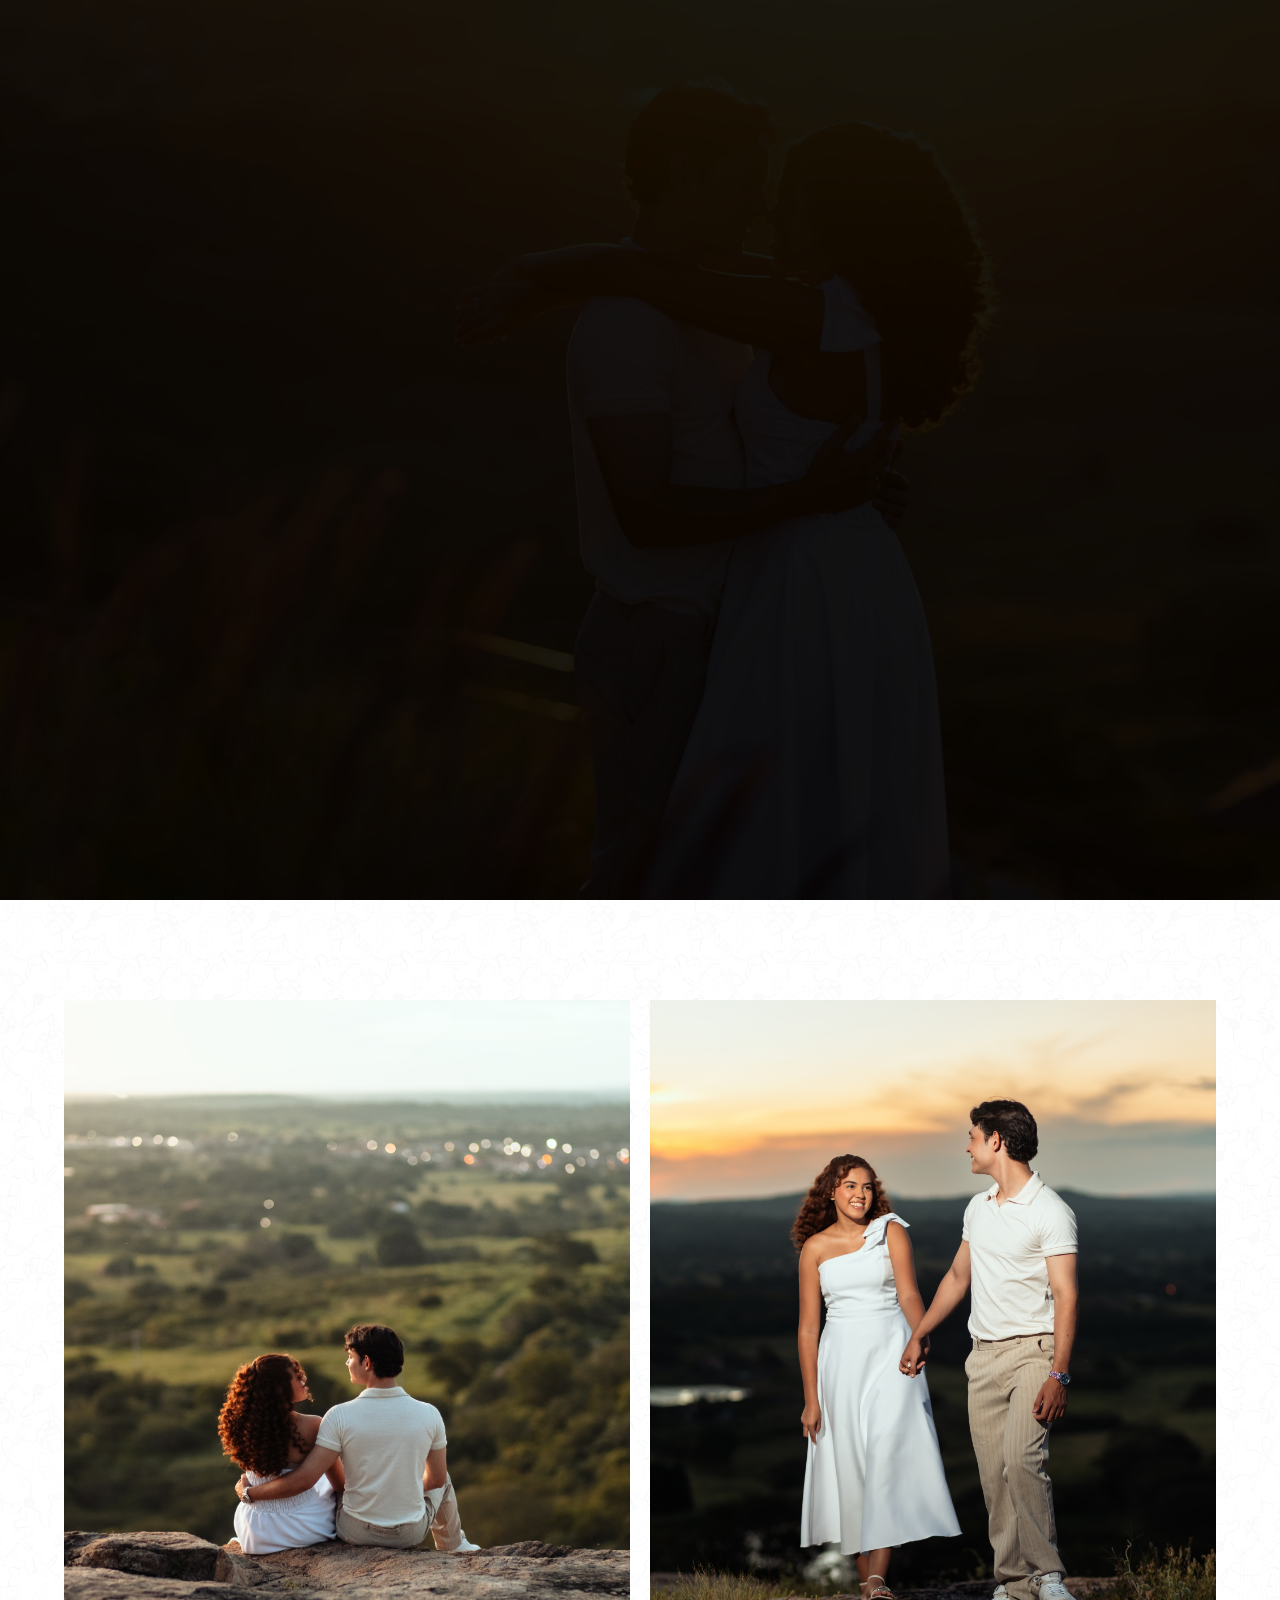
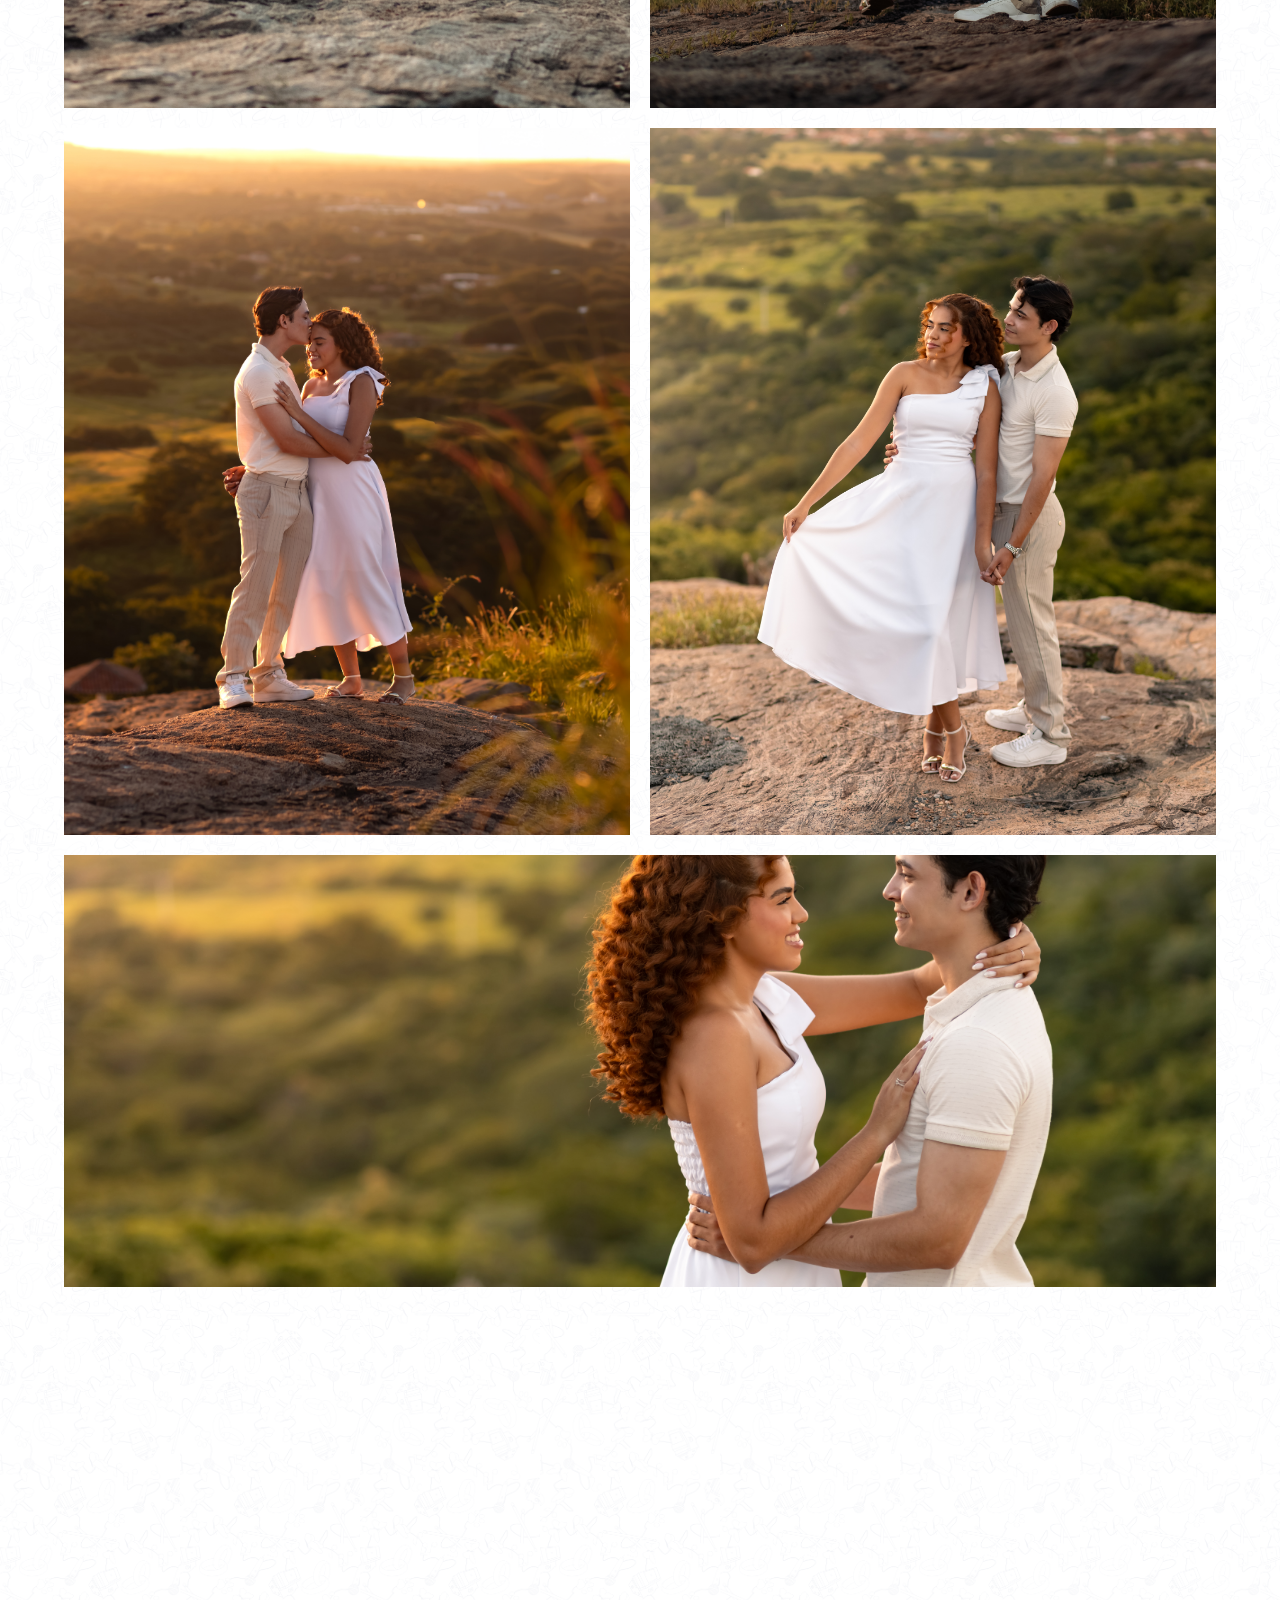
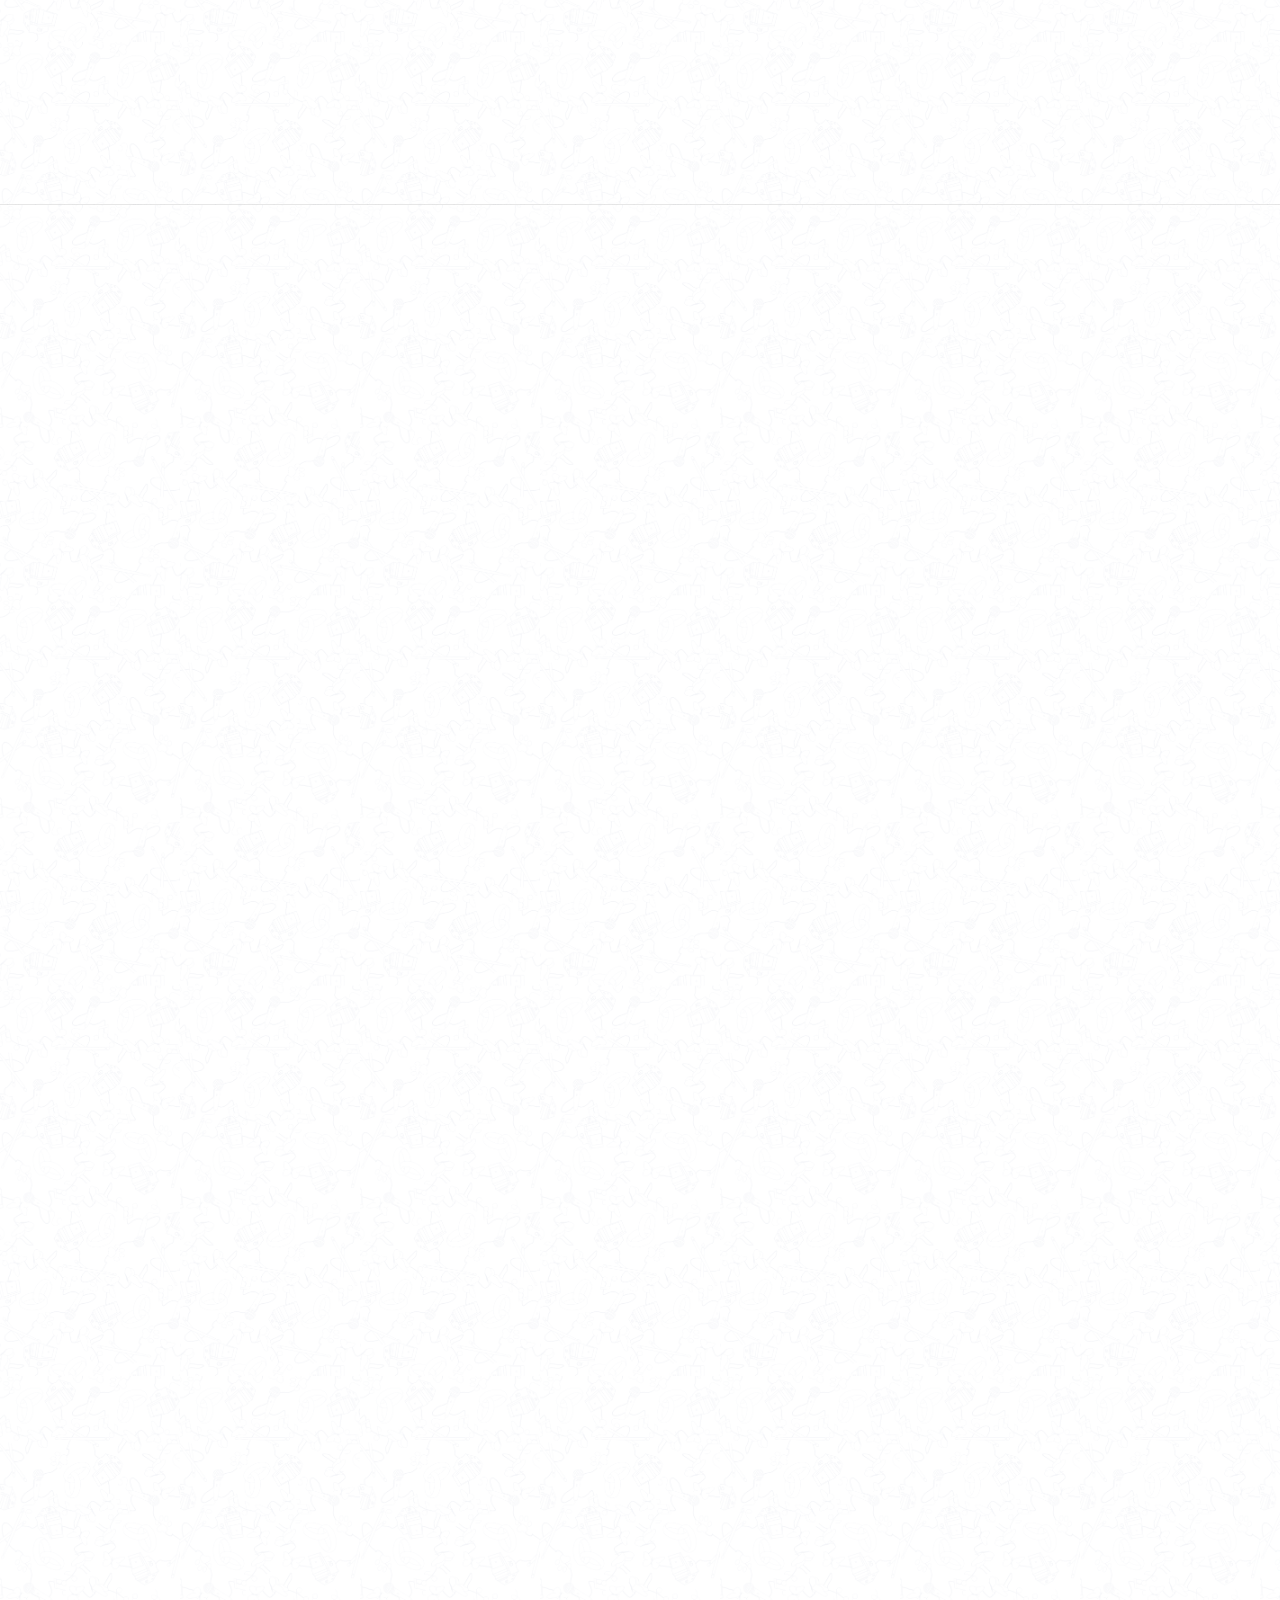
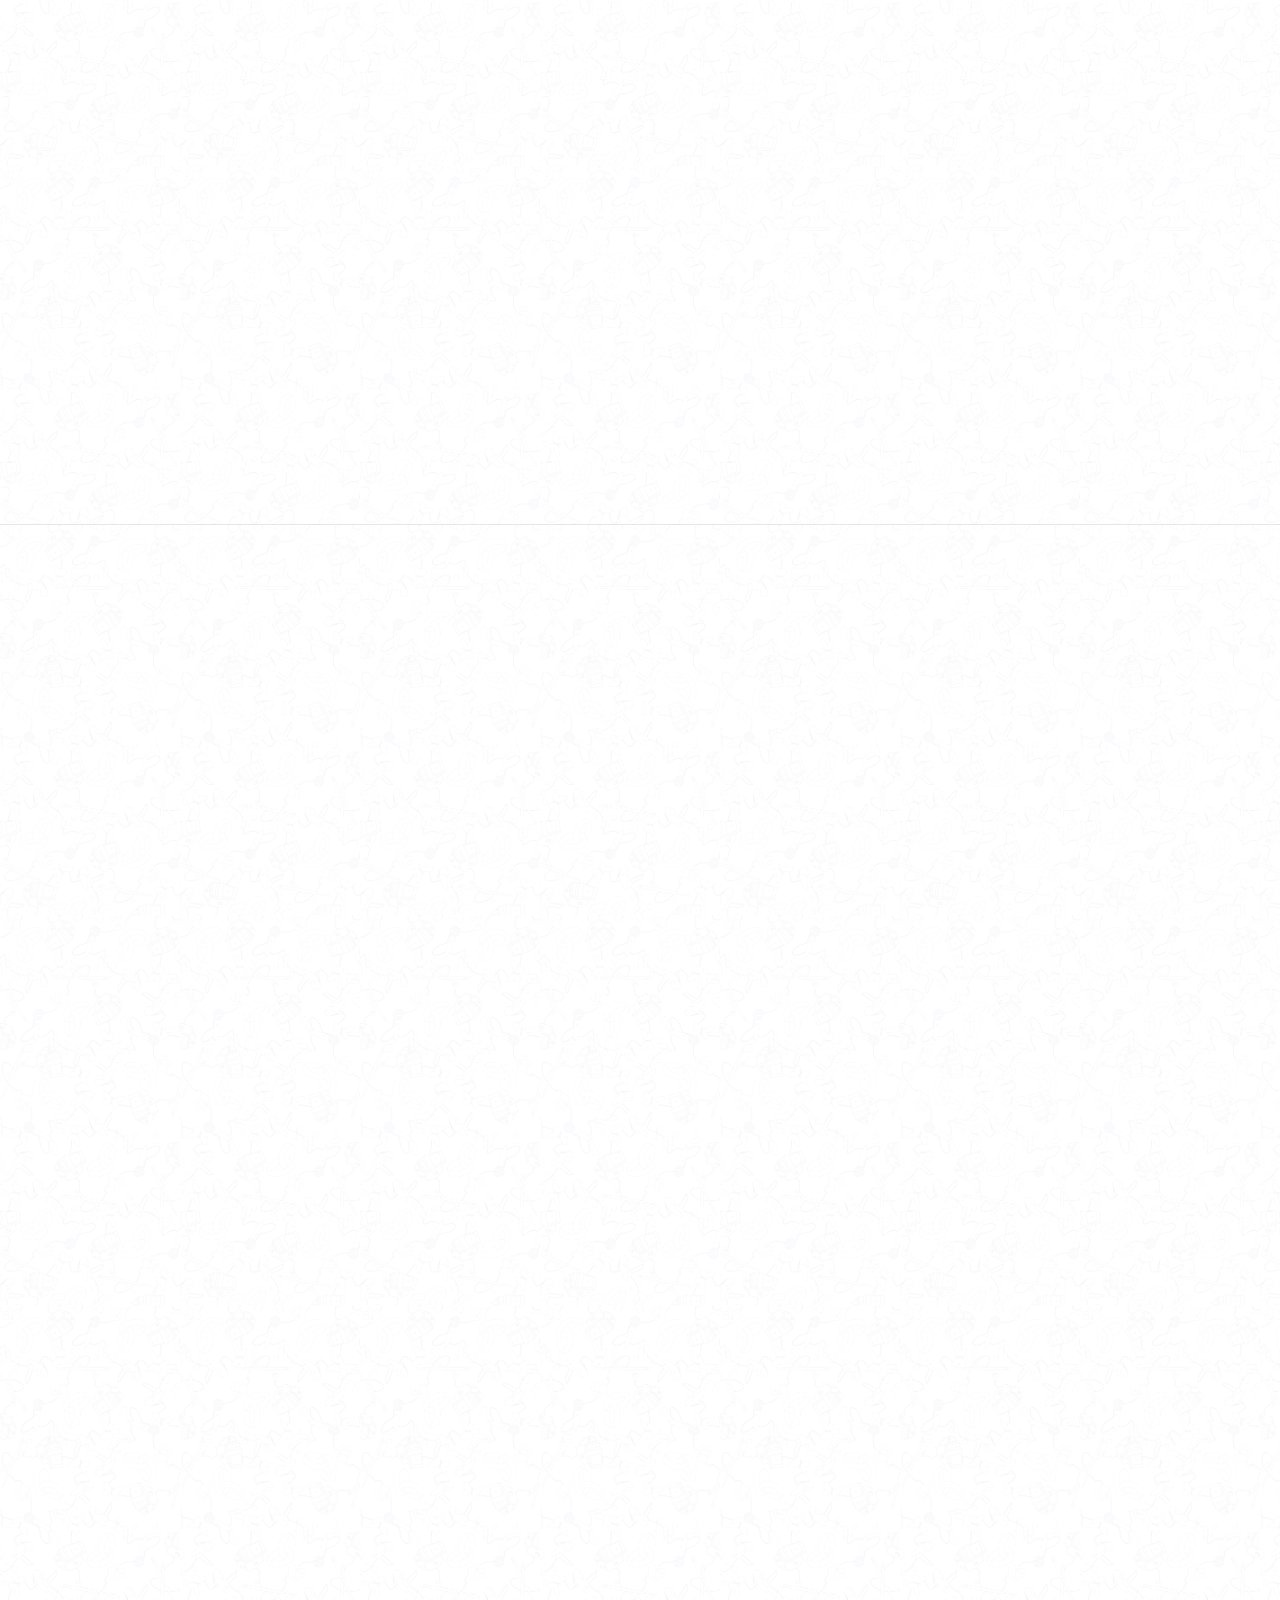
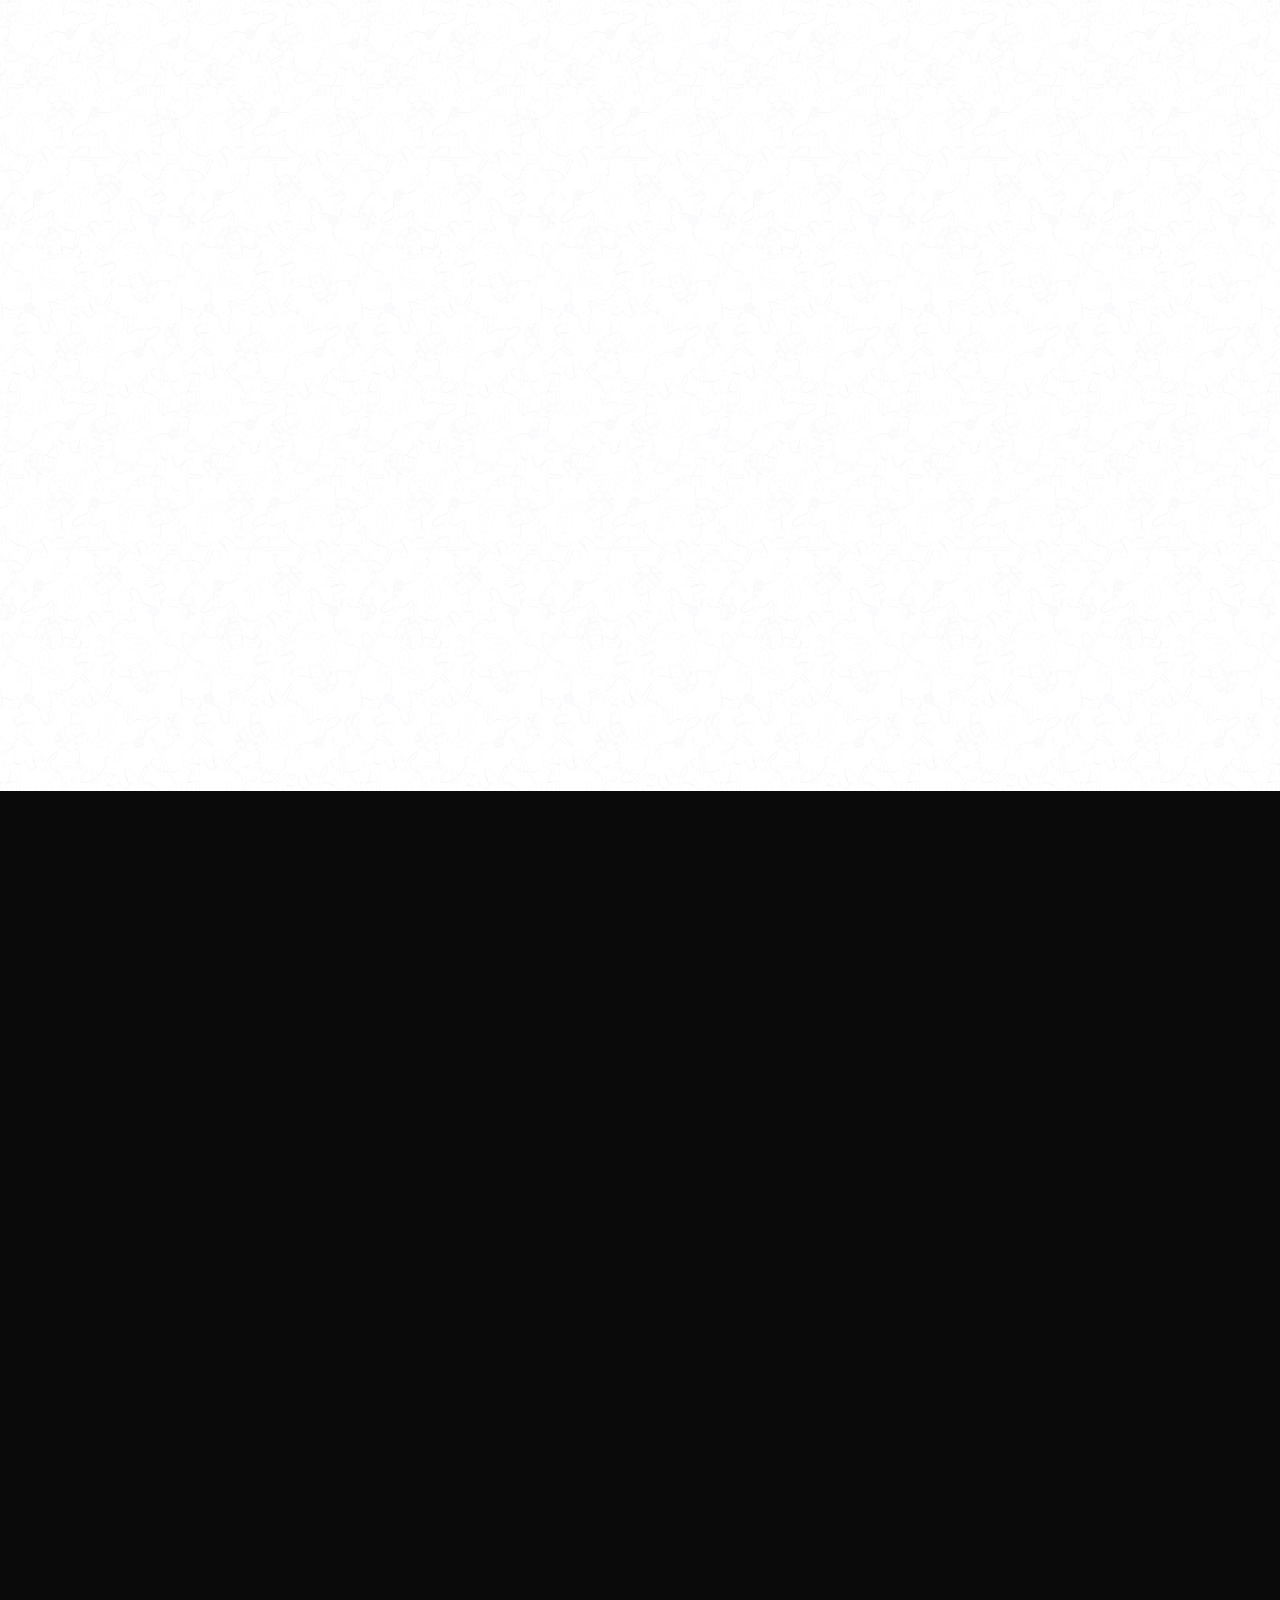
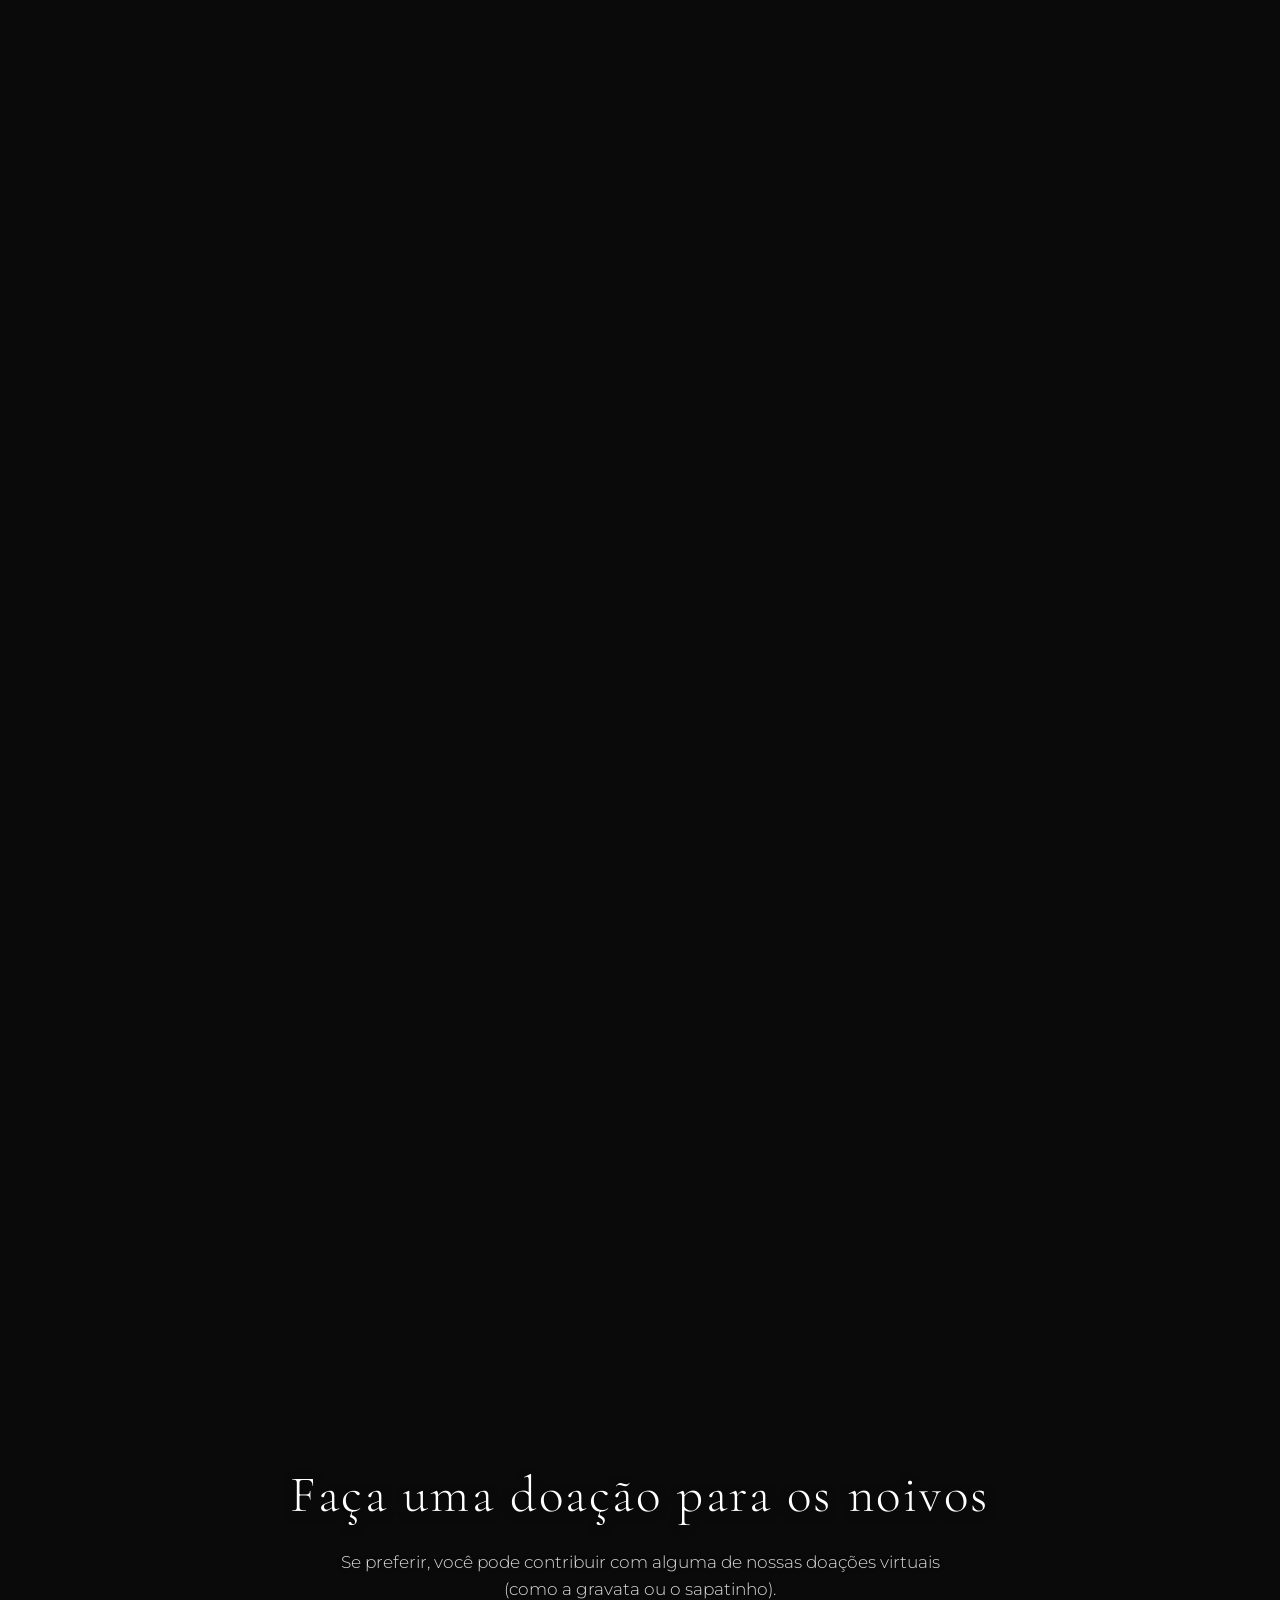
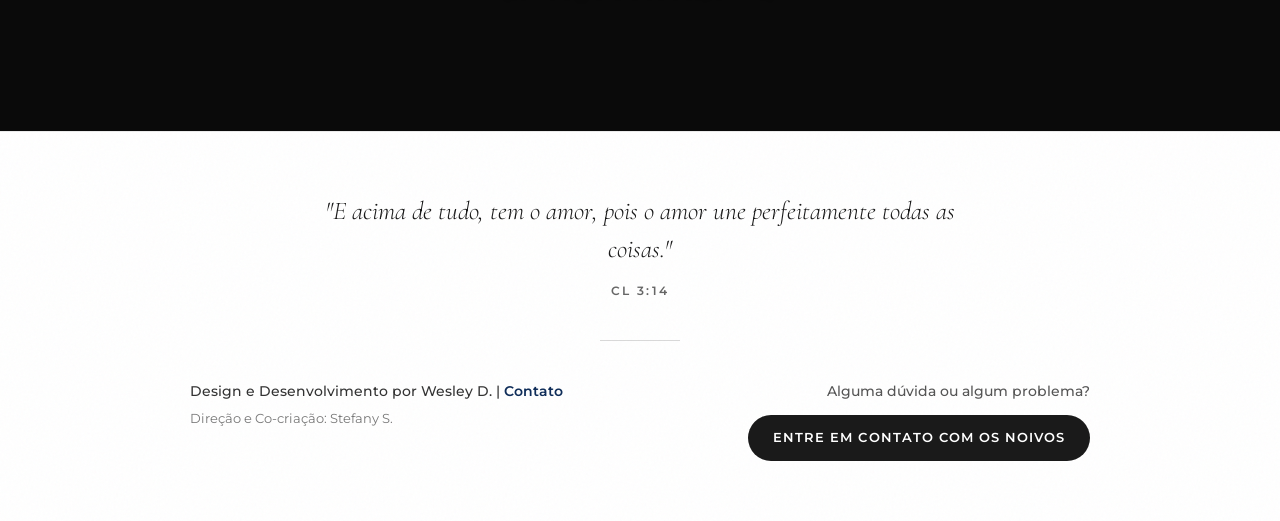
==== commit b3e7f141: "feat: adiciona rodapé texturizado com versículo, créditos e suporte" ====
--- a/index.html
+++ b/index.html
@@ -546,6 +546,37 @@
     </main>
 
     <!-- ═══════════════════════════════════════════════════════════════════
+         FOOTER (RODAPÉ) DE CRÉDITOS E SUPORTE
+         ═══════════════════════════════════════════════════════════════════ -->
+    <footer class="main-footer">
+        <div class="footer-container">
+            <!-- Bloco 1: O Versículo -->
+            <div class="footer-block block-verse">
+                <blockquote class="footer-quote">
+                    "E acima de tudo, tem o amor, pois o amor une perfeitamente todas as coisas."
+                </blockquote>
+                <span class="footer-reference">Cl 3:14</span>
+            </div>
+
+            <hr class="footer-divider">
+
+            <div class="footer-bottom-wrapper">
+                <!-- Bloco 2: Créditos de Criação -->
+                <div class="footer-block block-credits">
+                    <p class="credit-main">Design e Desenvolvimento por Wesley D. | <a href="http://wa.me/5588997041893" class="footer-link" target="_blank" rel="noopener">Contato</a></p>
+                    <p class="credit-secondary">Direção e Co-criação: Stefany S.</p>
+                </div>
+
+                <!-- Bloco 3: Suporte aos Convidados -->
+                <div class="footer-block block-support">
+                    <p class="support-text">Alguma dúvida ou algum problema?</p>
+                    <a href="http://wa.me/5588997041893" class="btn-support" target="_blank" rel="noopener">Entre em contato com os noivos</a>
+                </div>
+            </div>
+        </div>
+    </footer>
+
+    <!-- ═══════════════════════════════════════════════════════════════════
          MODAL DOAR (Doações Virtuais)
          ═══════════════════════════════════════════════════════════════════ -->
     <div id="modal-doar" class="modal-liquid-dark hidden">
--- a/style.css
+++ b/style.css
@@ -3378,3 +3378,168 @@
         border-radius: 8px !important;
     }
 }
+
+/* ==========================================================================
+   FOOTER (RODAPÉ) - TEMA CLARO TEXTURIZADO
+   ========================================================================== */
+.main-footer {
+    background-color: #ffffff;
+    background-image: url("data:image/svg+xml,%3Csvg viewBox='0 0 200 200' xmlns='http://www.w3.org/2000/svg'%3E%3Cfilter id='noiseFilter'%3E%3CfeTurbulence type='fractalNoise' baseFrequency='0.8' numOctaves='3' stitchTiles='stitch'/%3E%3C/filter%3E%3Crect width='100%25' height='100%25' filter='url(%23noiseFilter)' opacity='0.03'/%3E%3C/svg%3E");
+    padding: 60px 20px;
+    color: #1a1a1a;
+    border-top: 1px solid rgba(0, 0, 0, 0.08);
+    position: relative;
+    z-index: 10;
+}
+
+.footer-container {
+    max-width: 900px;
+    margin: 0 auto;
+    display: flex;
+    flex-direction: column;
+    align-items: center;
+    text-align: center;
+}
+
+.footer-block {
+    width: 100%;
+}
+
+/* Bloco 1: O Versículo */
+.block-verse {
+    margin-bottom: 40px;
+}
+
+.footer-quote {
+    font-family: var(--font-serif);
+    font-size: clamp(1.2rem, 3.5vw, 1.6rem);
+    font-style: italic;
+    font-weight: 300;
+    color: #1a1a1a;
+    margin: 0 auto 12px;
+    max-width: 650px;
+    line-height: 1.5;
+}
+
+.footer-reference {
+    display: block;
+    font-family: var(--font-sans);
+    font-size: 0.75rem;
+    font-weight: 600;
+    text-transform: uppercase;
+    letter-spacing: 0.2em;
+    color: #666666;
+}
+
+/* Divisor */
+.footer-divider {
+    width: 80px;
+    border: none;
+    border-top: 1px solid rgba(0, 0, 0, 0.15);
+    margin: 0 auto 40px;
+}
+
+/* Layout dos blocos inferiores */
+.footer-bottom-wrapper {
+    display: flex;
+    justify-content: space-between;
+    align-items: flex-start;
+    width: 100%;
+    gap: 40px;
+}
+
+/* Bloco 2: Créditos */
+.block-credits {
+    text-align: left;
+    flex: 1;
+}
+
+.credit-main {
+    font-family: var(--font-sans);
+    font-size: 0.85rem;
+    color: #333333;
+    margin-bottom: 6px;
+    font-weight: 500;
+}
+
+.credit-secondary {
+    font-family: var(--font-sans);
+    font-size: 0.8rem;
+    color: #777777;
+    margin: 0;
+}
+
+.footer-link {
+    color: var(--color-accent-blue);
+    text-decoration: none;
+    font-weight: 600;
+    transition: color 0.2s ease;
+}
+
+.footer-link:hover {
+    color: #0c2346;
+    text-decoration: underline;
+}
+
+/* Bloco 3: Suporte */
+.block-support {
+    text-align: right;
+    flex: 1;
+    display: flex;
+    flex-direction: column;
+    align-items: flex-end;
+}
+
+.support-text {
+    font-family: var(--font-sans);
+    font-size: 0.85rem;
+    color: #555555;
+    margin-bottom: 12px;
+    font-weight: 500;
+}
+
+.btn-support {
+    display: inline-block;
+    background-color: #1a1a1a;
+    color: #ffffff;
+    font-family: var(--font-sans);
+    font-size: 0.8rem;
+    font-weight: 600;
+    text-transform: uppercase;
+    letter-spacing: 0.08em;
+    padding: 12px 24px;
+    border-radius: 30px;
+    text-decoration: none;
+    transition: background-color 0.2s ease, transform 0.2s ease;
+    border: 1px solid transparent;
+}
+
+.btn-support:hover {
+    background-color: #333333;
+    transform: translateY(-2px);
+}
+
+.btn-support:active {
+    transform: translateY(0);
+}
+
+/* Responsividade */
+@media (max-width: 768px) {
+    .footer-bottom-wrapper {
+        flex-direction: column;
+        align-items: center;
+        text-align: center;
+        gap: 30px;
+    }
+    
+    .block-credits {
+        text-align: center;
+        order: 2;
+    }
+    
+    .block-support {
+        text-align: center;
+        align-items: center;
+        order: 1;
+    }
+}
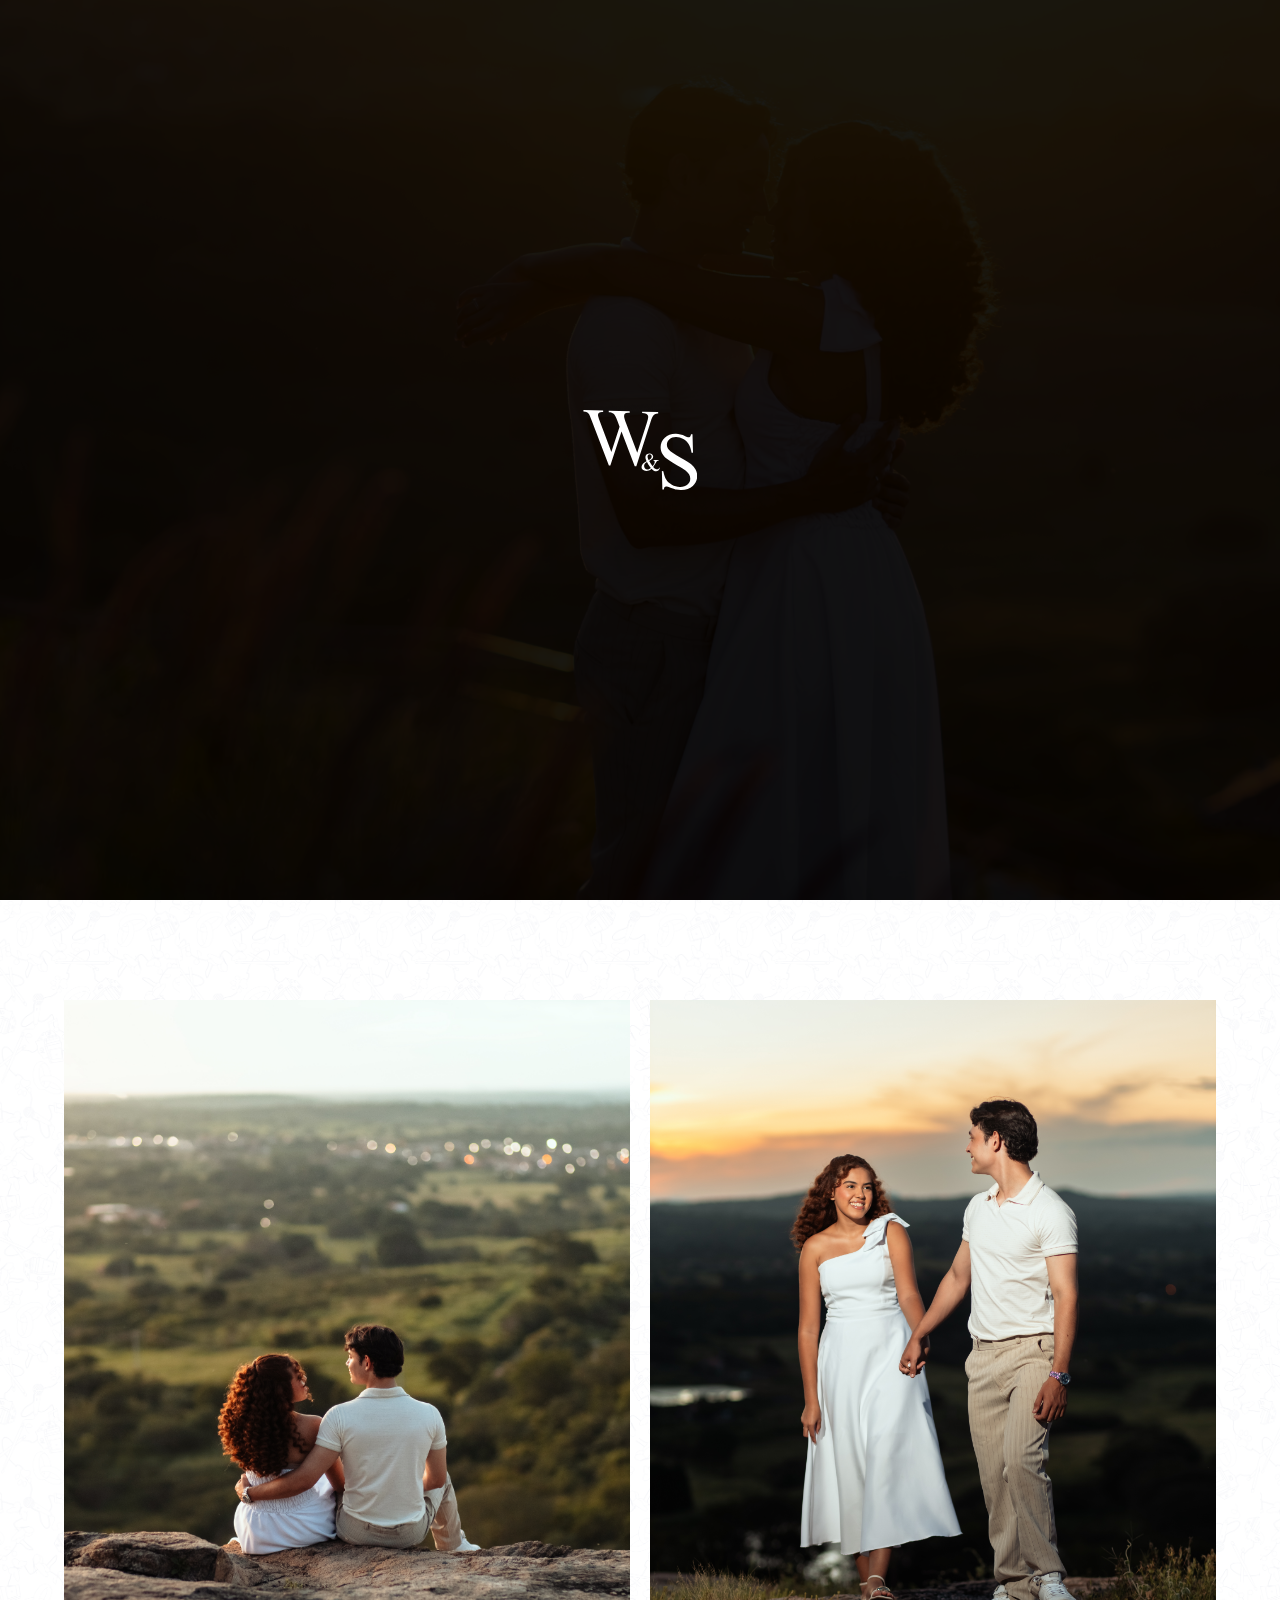
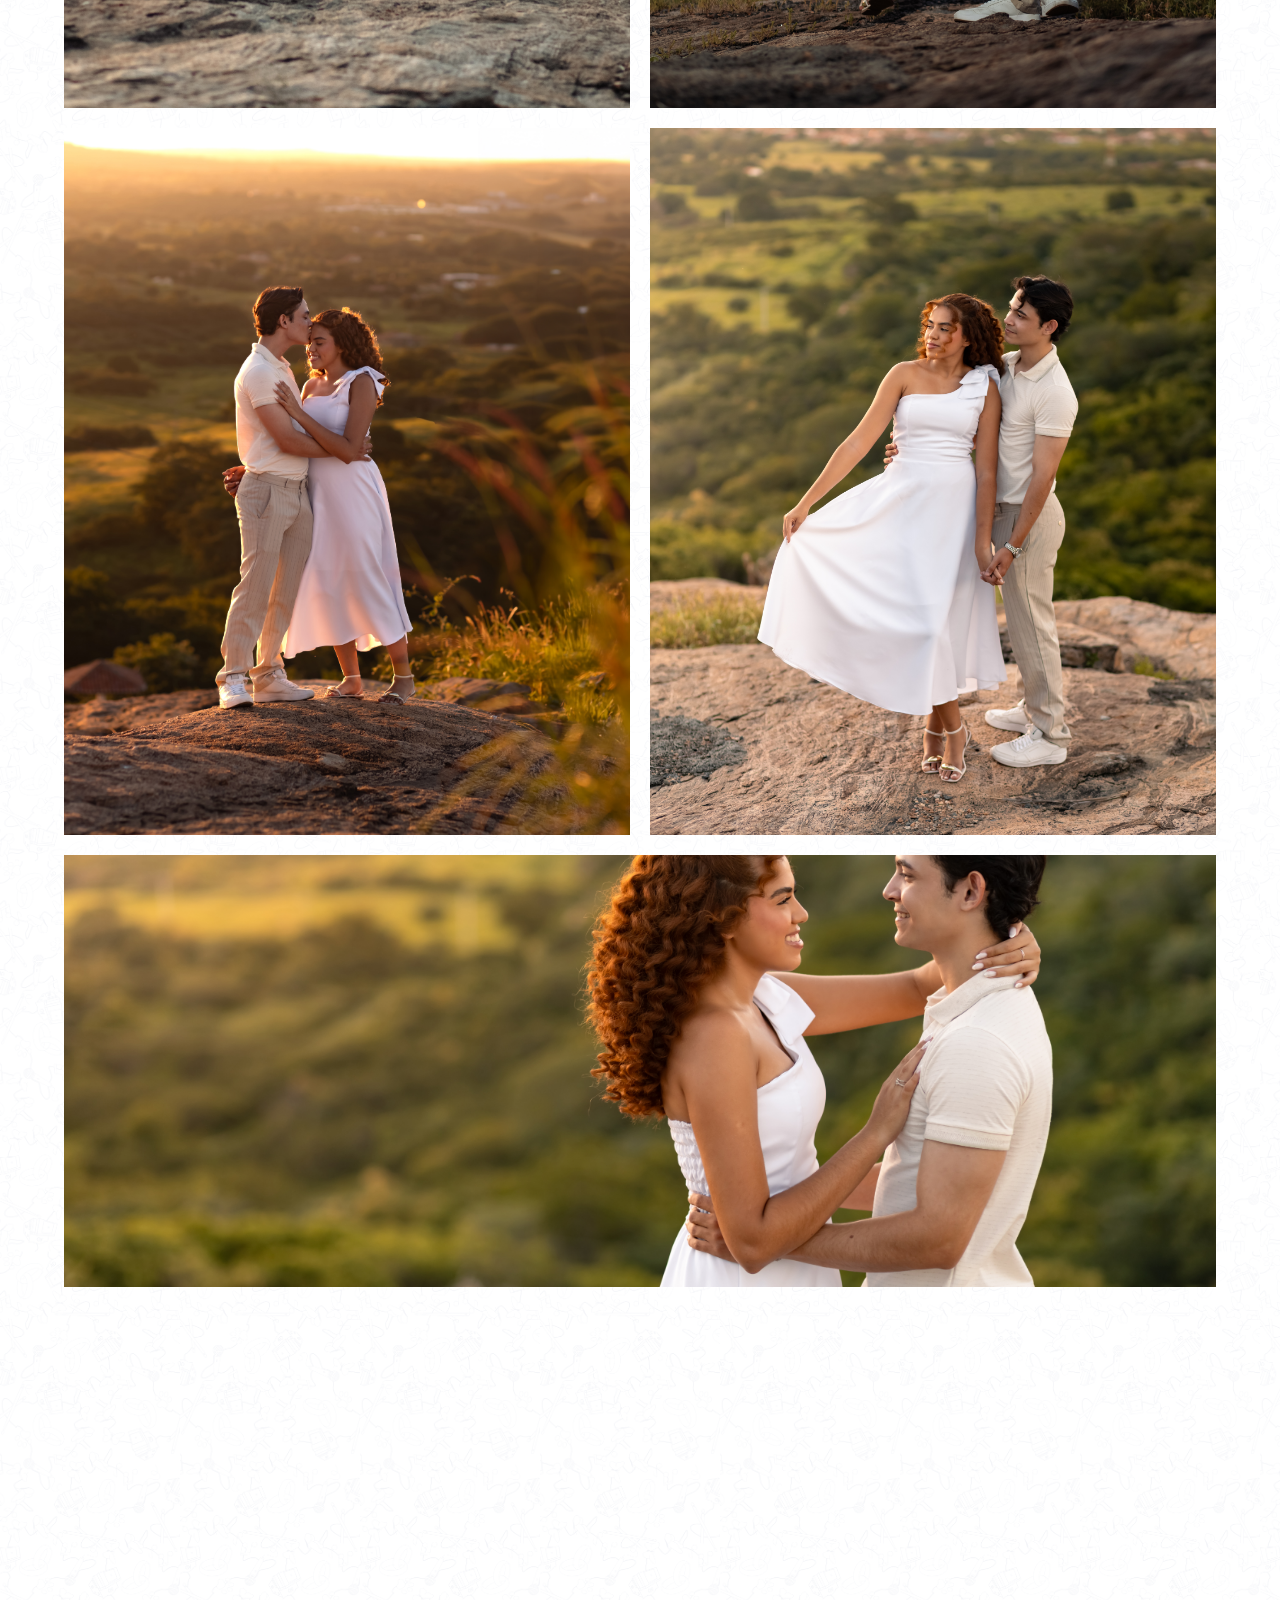
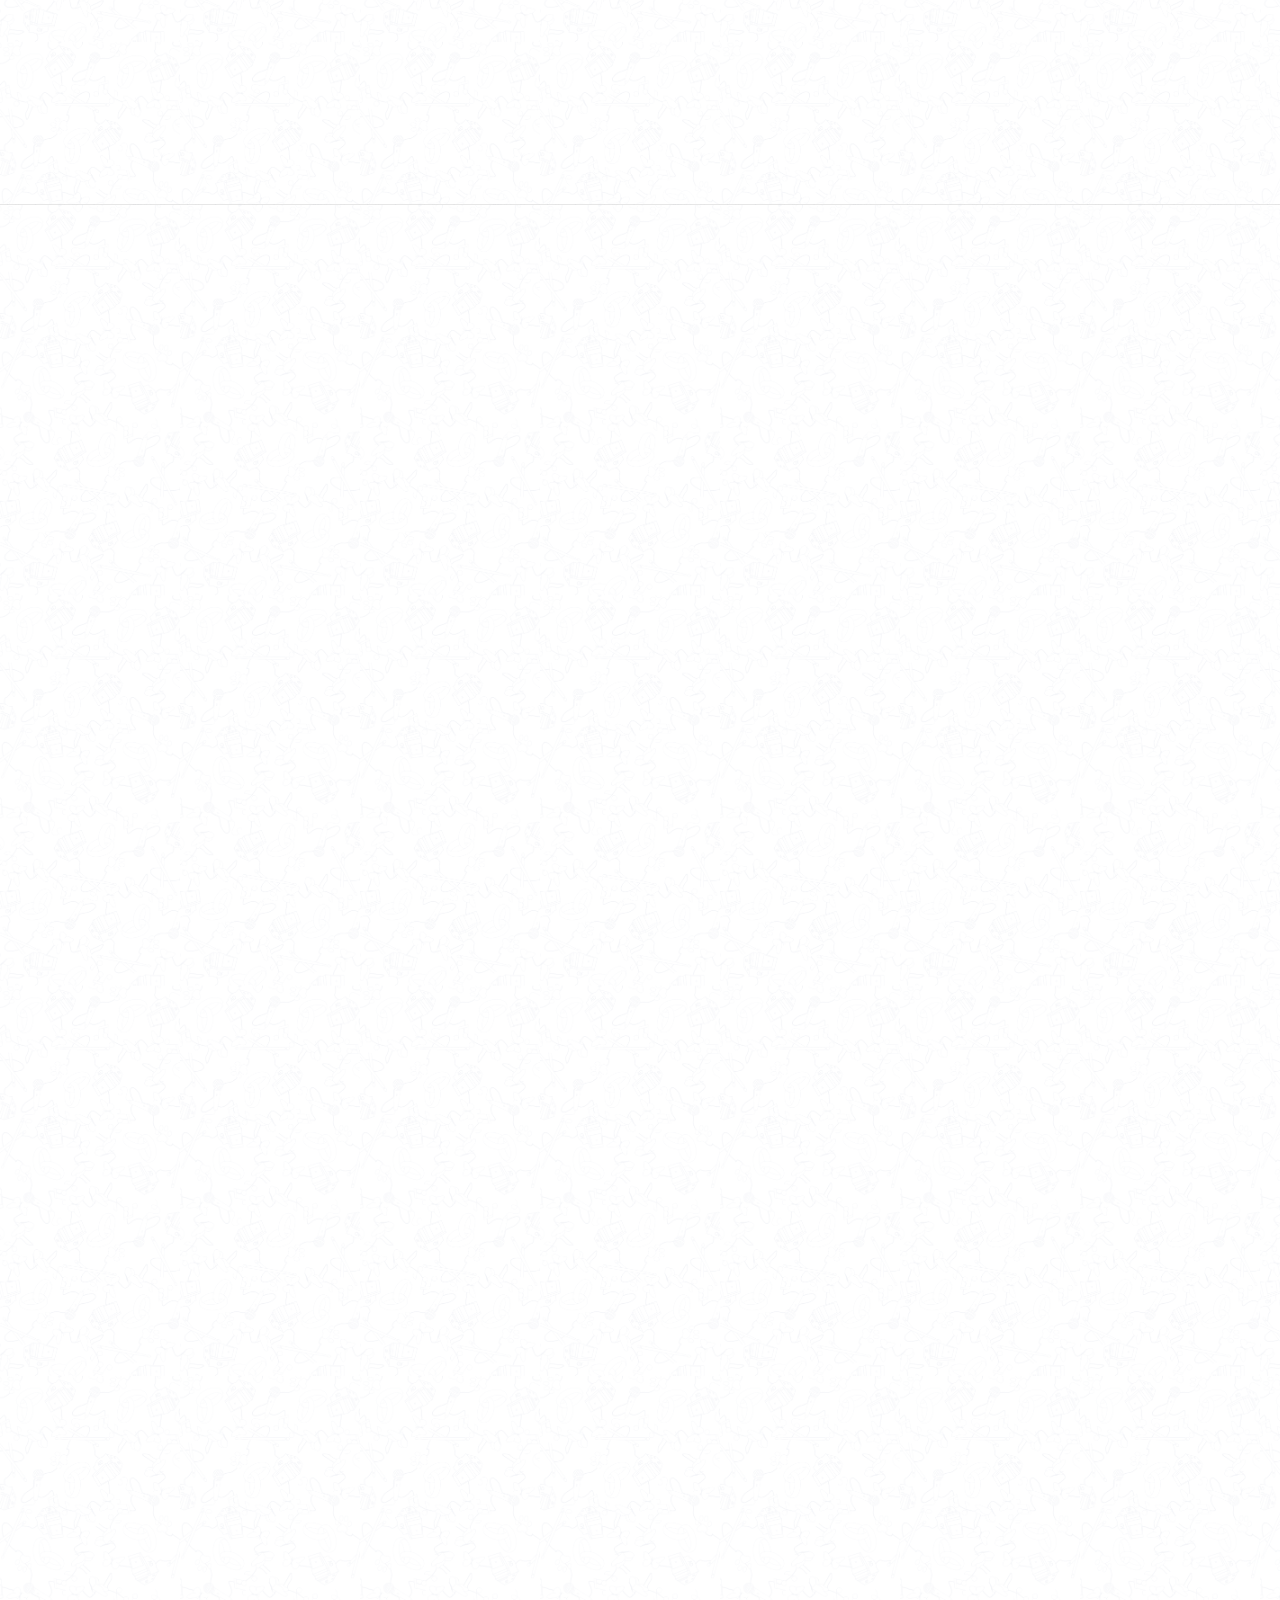
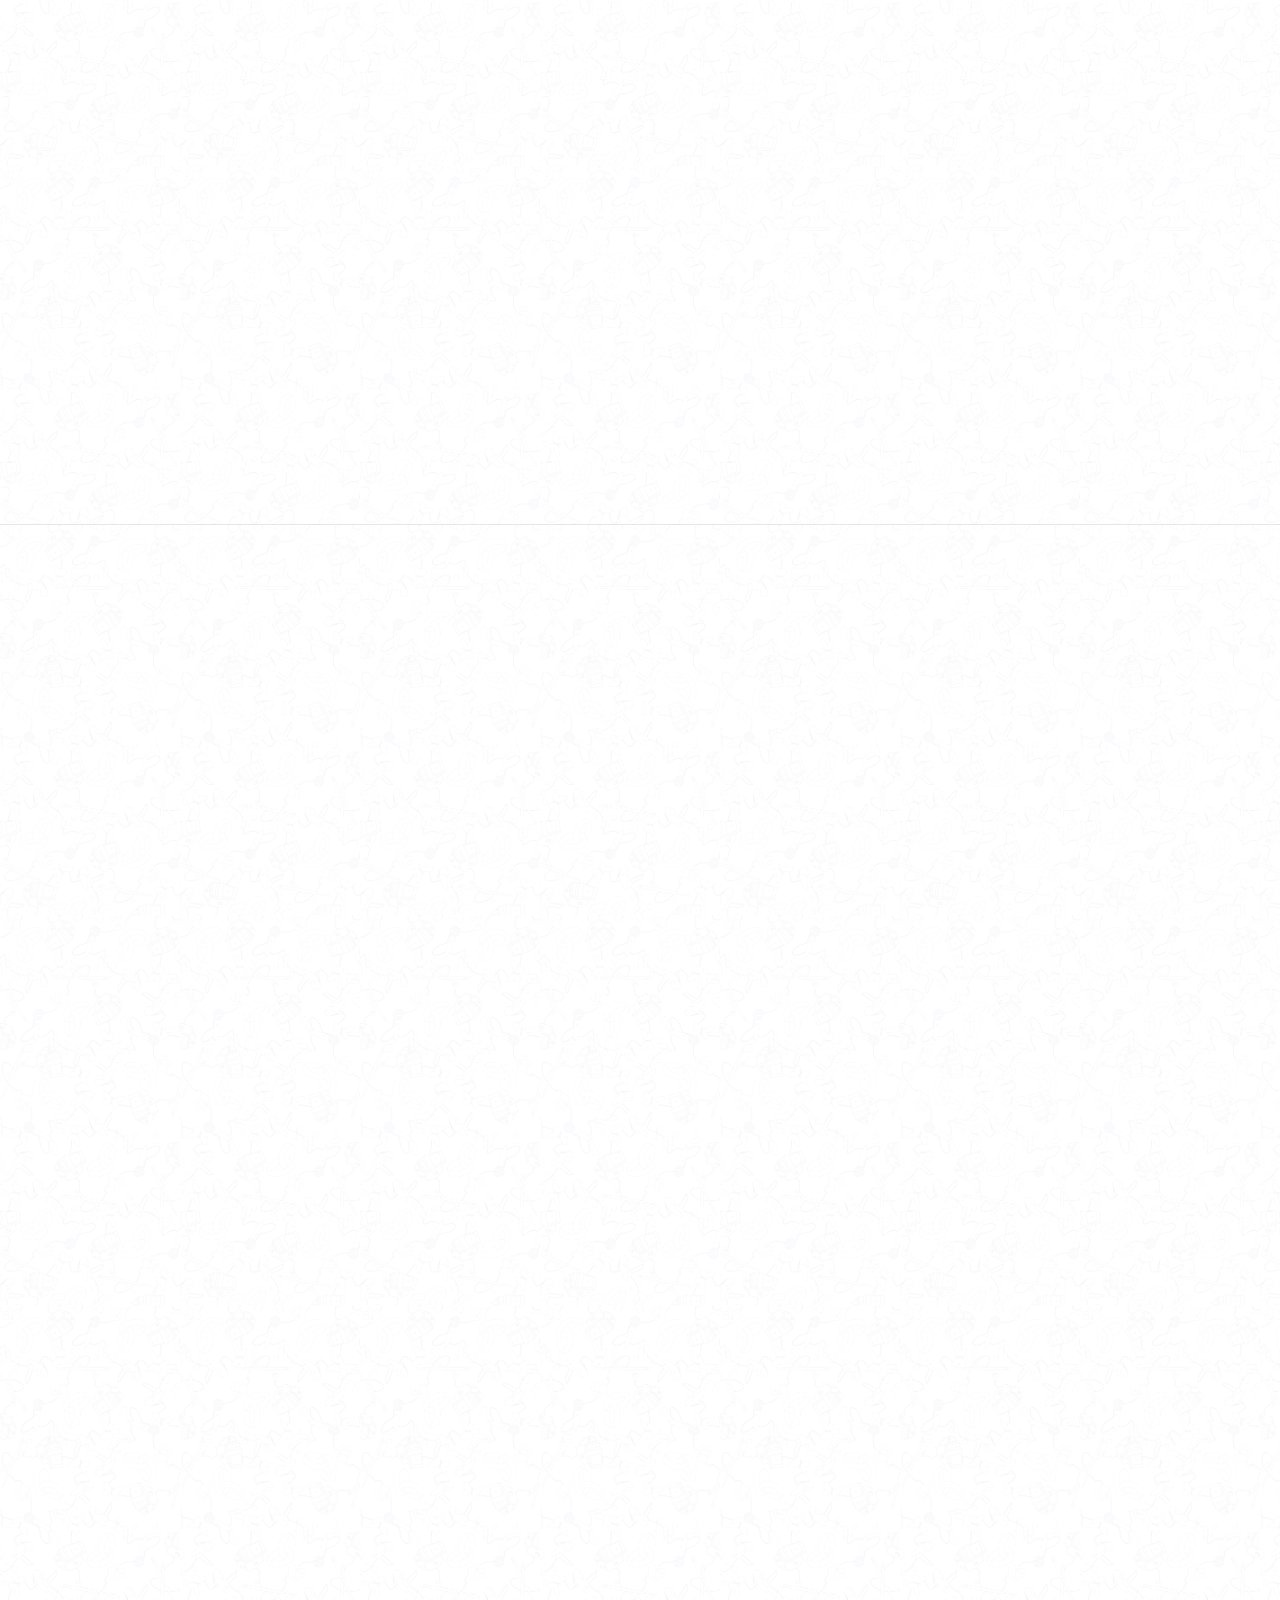
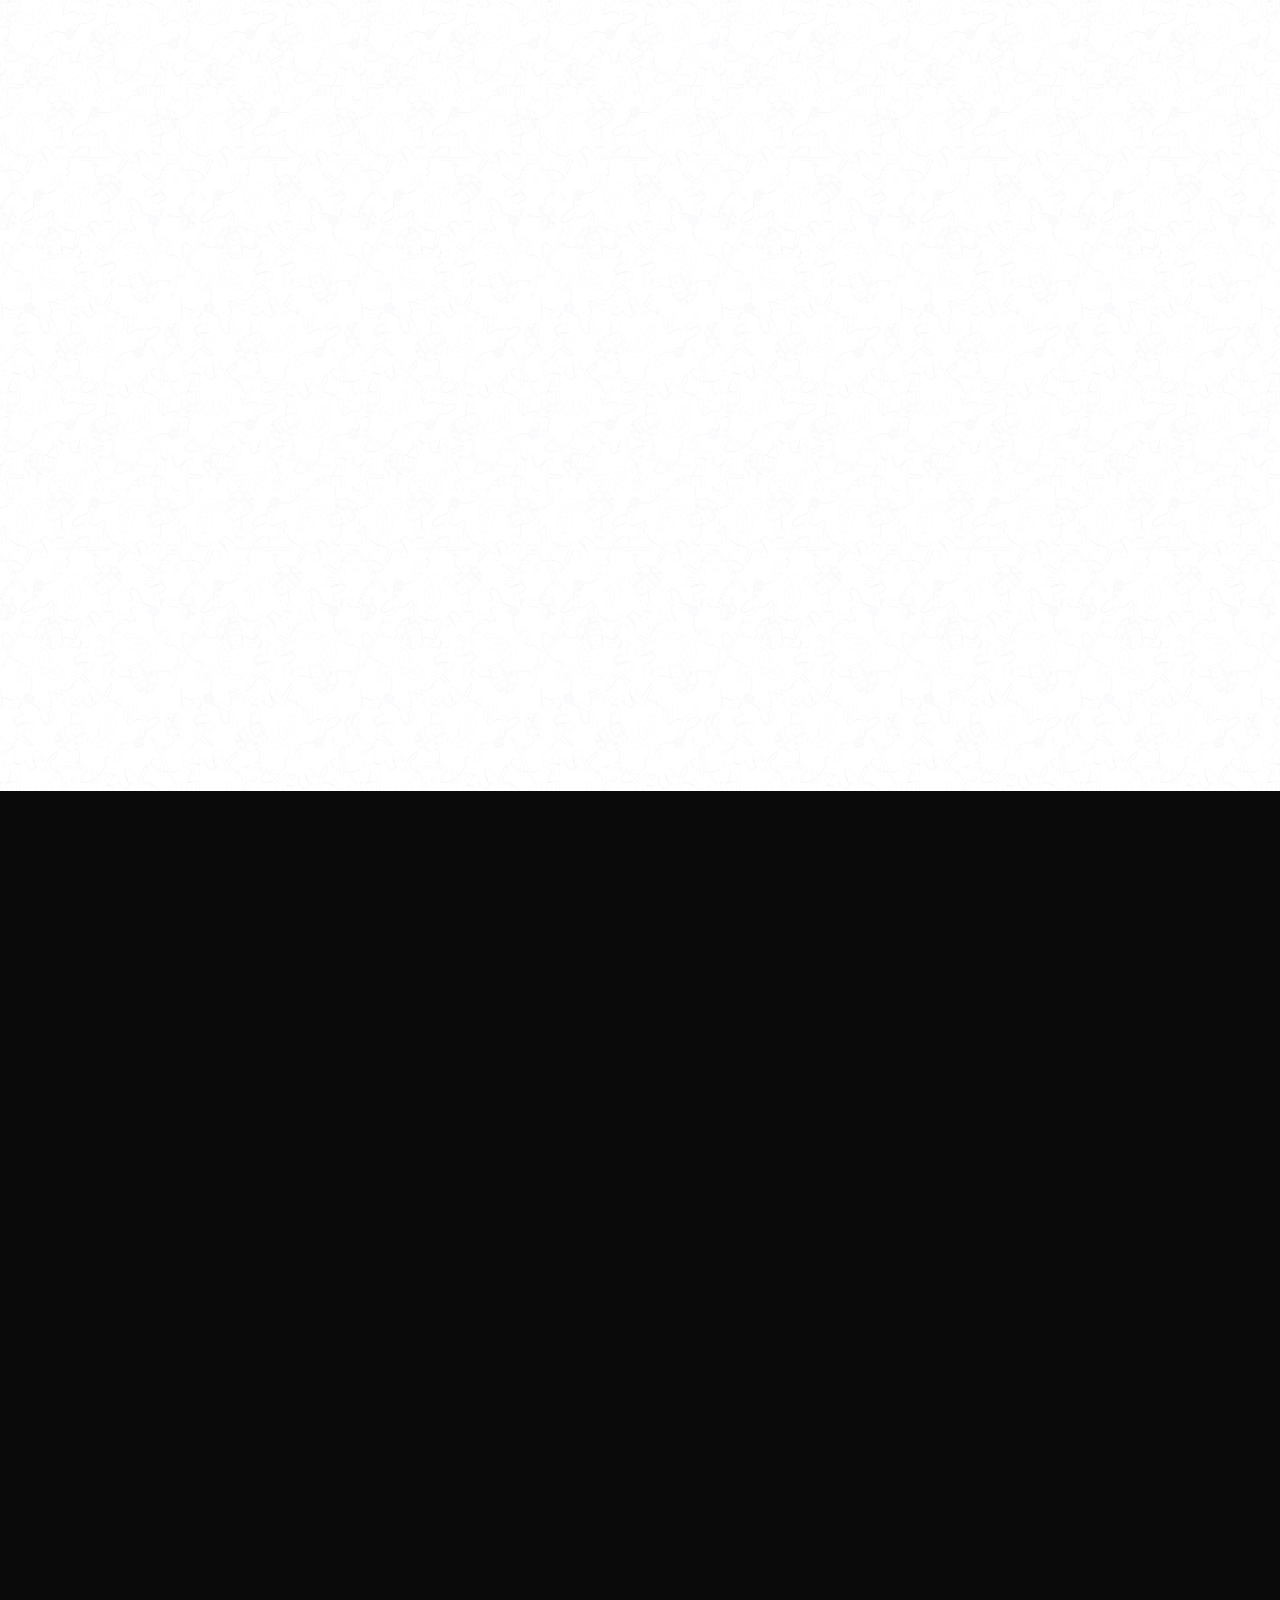
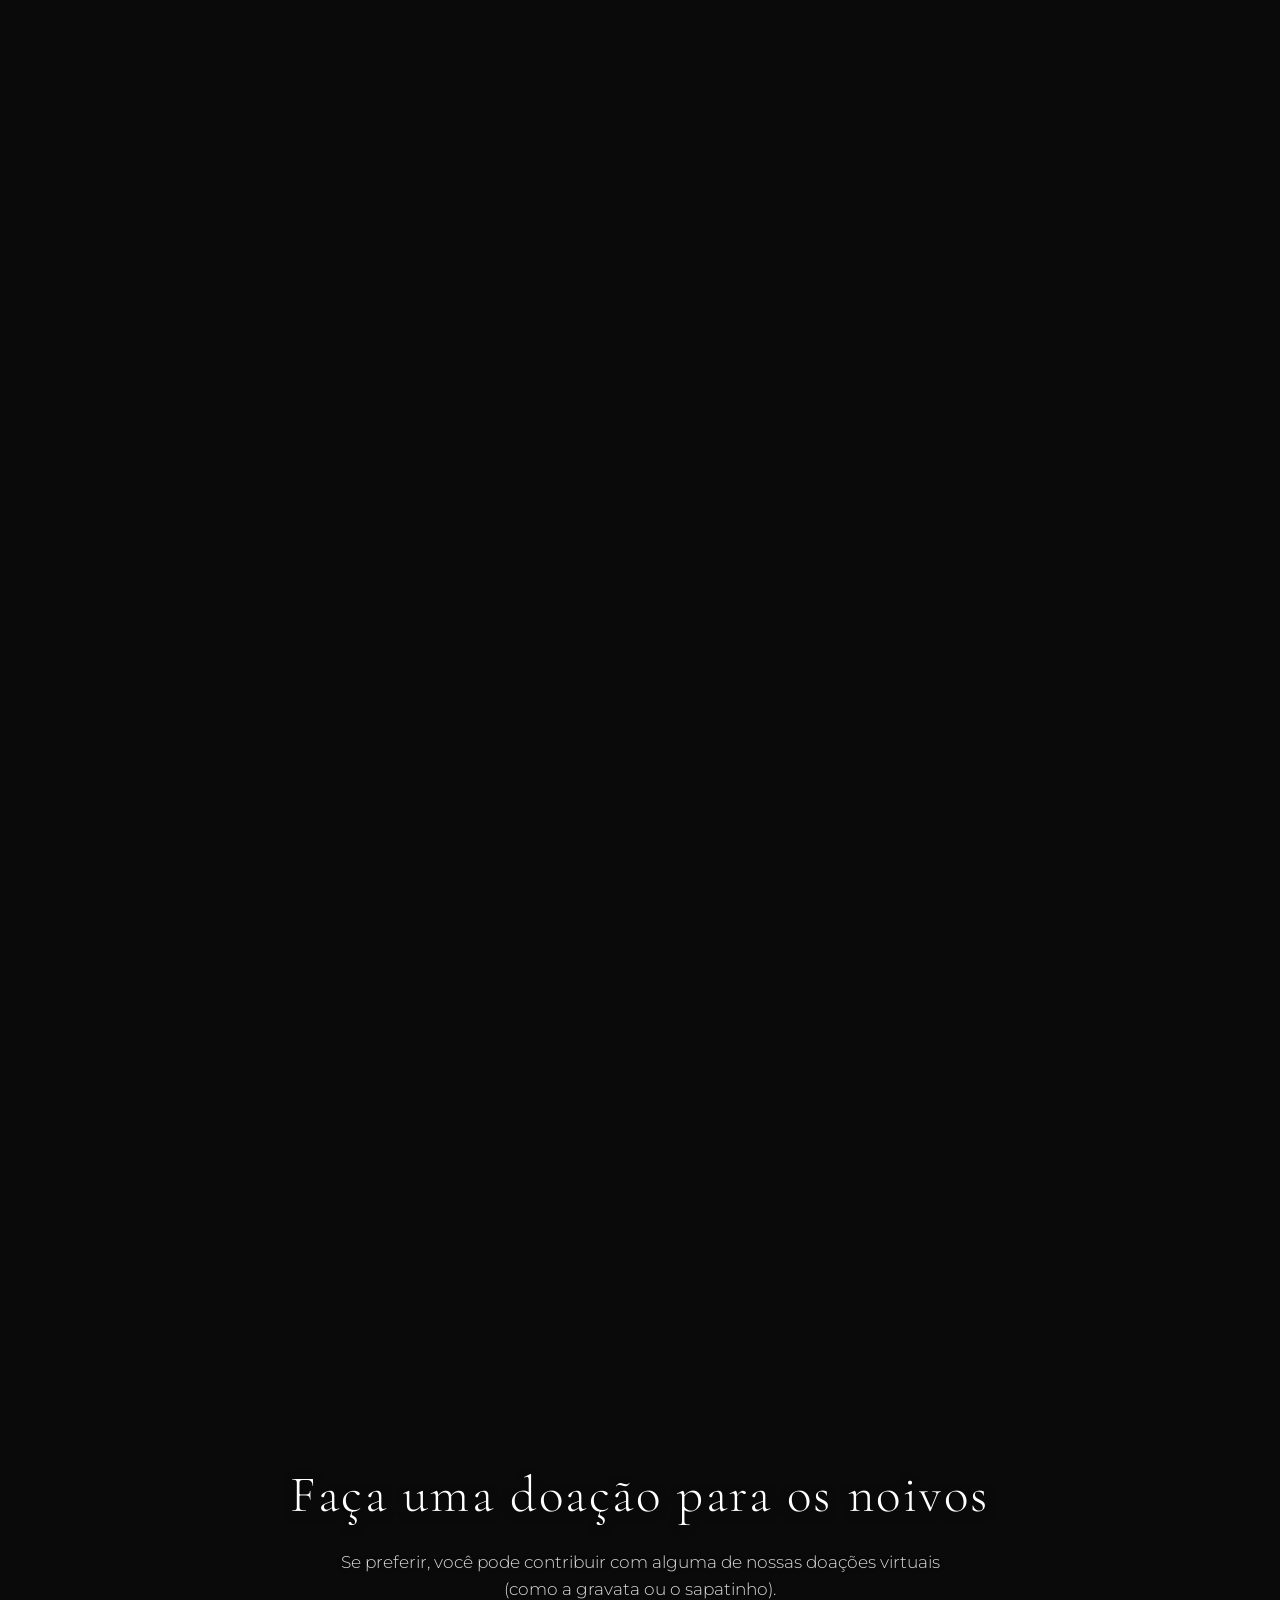
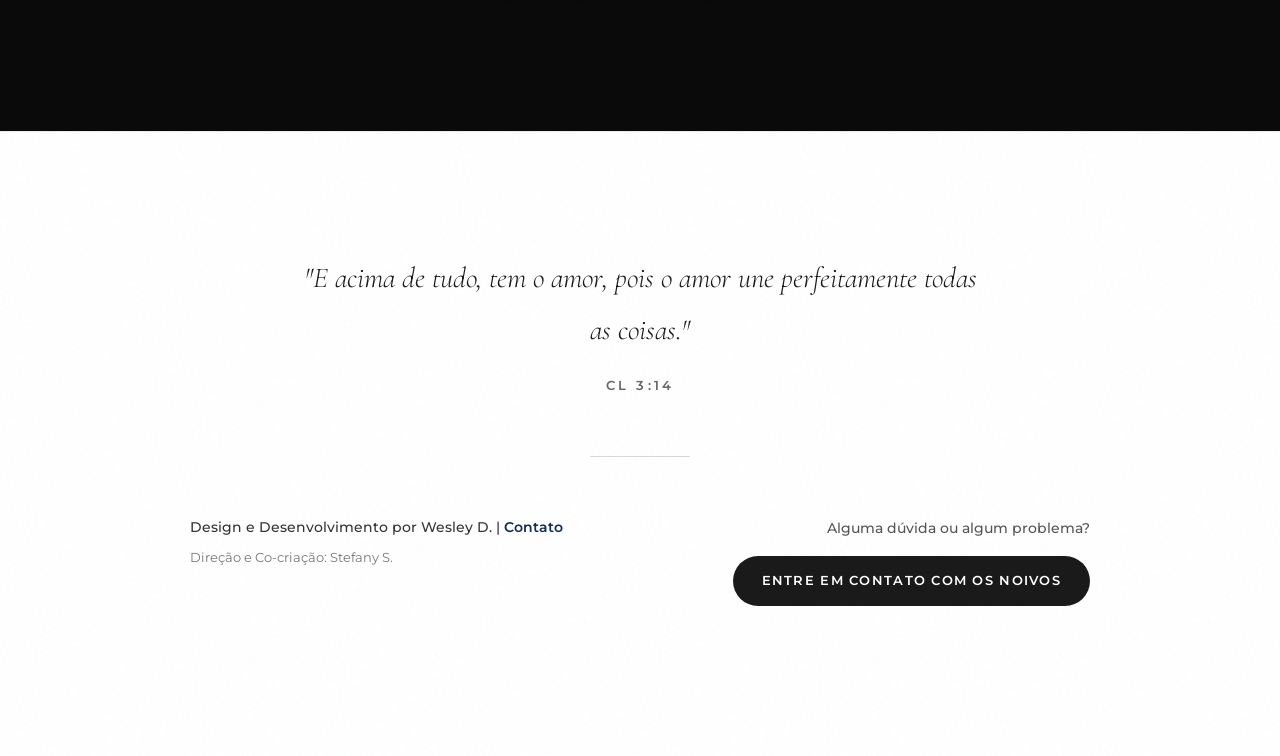
==== commit e30d75d9: "fix(footer): move footer inside main content container and increase spacing/breathing room for mobil" ====
--- a/index.html
+++ b/index.html
@@ -543,8 +543,6 @@
             </div>
         </section>
 
-    </main>
-
     <!-- ═══════════════════════════════════════════════════════════════════
          FOOTER (RODAPÉ) DE CRÉDITOS E SUPORTE
          ═══════════════════════════════════════════════════════════════════ -->
@@ -575,6 +573,8 @@
             </div>
         </div>
     </footer>
+
+    </main>
 
     <!-- ═══════════════════════════════════════════════════════════════════
          MODAL DOAR (Doações Virtuais)
--- a/style.css
+++ b/style.css
@@ -3385,7 +3385,7 @@
 .main-footer {
     background-color: #ffffff;
     background-image: url("data:image/svg+xml,%3Csvg viewBox='0 0 200 200' xmlns='http://www.w3.org/2000/svg'%3E%3Cfilter id='noiseFilter'%3E%3CfeTurbulence type='fractalNoise' baseFrequency='0.8' numOctaves='3' stitchTiles='stitch'/%3E%3C/filter%3E%3Crect width='100%25' height='100%25' filter='url(%23noiseFilter)' opacity='0.03'/%3E%3C/svg%3E");
-    padding: 60px 20px;
+    padding: 120px 24px 150px; /* Amplo espaçamento superior e inferior */
     color: #1a1a1a;
     border-top: 1px solid rgba(0, 0, 0, 0.08);
     position: relative;
@@ -3407,36 +3407,36 @@
 
 /* Bloco 1: O Versículo */
 .block-verse {
-    margin-bottom: 40px;
+    margin-bottom: 60px; /* Mais espaço abaixo do versículo */
 }
 
 .footer-quote {
     font-family: var(--font-serif);
-    font-size: clamp(1.2rem, 3.5vw, 1.6rem);
+    font-size: clamp(1.3rem, 4vw, 1.8rem); /* Tipografia ligeiramente maior */
     font-style: italic;
     font-weight: 300;
     color: #1a1a1a;
-    margin: 0 auto 12px;
-    max-width: 650px;
-    line-height: 1.5;
+    margin: 0 auto 20px;
+    max-width: 700px;
+    line-height: 1.8; /* Aumento do espaçamento entre linhas */
 }
 
 .footer-reference {
     display: block;
     font-family: var(--font-sans);
-    font-size: 0.75rem;
+    font-size: 0.8rem;
     font-weight: 600;
     text-transform: uppercase;
-    letter-spacing: 0.2em;
+    letter-spacing: 0.25em; /* Aumento do espaçamento entre letras */
     color: #666666;
 }
 
 /* Divisor */
 .footer-divider {
-    width: 80px;
+    width: 100px;
     border: none;
     border-top: 1px solid rgba(0, 0, 0, 0.15);
-    margin: 0 auto 40px;
+    margin: 0 auto 60px; /* Mais espaçamento ao redor da linha */
 }
 
 /* Layout dos blocos inferiores */
@@ -3445,7 +3445,7 @@
     justify-content: space-between;
     align-items: flex-start;
     width: 100%;
-    gap: 40px;
+    gap: 60px; /* Espaço generoso entre as duas colunas */
 }
 
 /* Bloco 2: Créditos */
@@ -3456,10 +3456,11 @@
 
 .credit-main {
     font-family: var(--font-sans);
-    font-size: 0.85rem;
+    font-size: 0.88rem;
     color: #333333;
-    margin-bottom: 6px;
+    margin-bottom: 10px;
     font-weight: 500;
+    line-height: 1.5;
 }
 
 .credit-secondary {
@@ -3467,6 +3468,7 @@
     font-size: 0.8rem;
     color: #777777;
     margin: 0;
+    line-height: 1.5;
 }
 
 .footer-link {
@@ -3492,9 +3494,9 @@
 
 .support-text {
     font-family: var(--font-sans);
-    font-size: 0.85rem;
+    font-size: 0.88rem;
     color: #555555;
-    margin-bottom: 12px;
+    margin-bottom: 16px;
     font-weight: 500;
 }
 
@@ -3506,8 +3508,8 @@
     font-size: 0.8rem;
     font-weight: 600;
     text-transform: uppercase;
-    letter-spacing: 0.08em;
-    padding: 12px 24px;
+    letter-spacing: 0.1em;
+    padding: 14px 28px; /* Botão ligeiramente maior e mais confortável */
     border-radius: 30px;
     text-decoration: none;
     transition: background-color 0.2s ease, transform 0.2s ease;
@@ -3525,11 +3527,15 @@
 
 /* Responsividade */
 @media (max-width: 768px) {
+    .main-footer {
+        padding: 100px 20px 120px; /* Amplo espaço também no mobile */
+    }
+
     .footer-bottom-wrapper {
         flex-direction: column;
         align-items: center;
         text-align: center;
-        gap: 30px;
+        gap: 50px; /* Mais espaço no empilhamento vertical do mobile */
     }
     
     .block-credits {
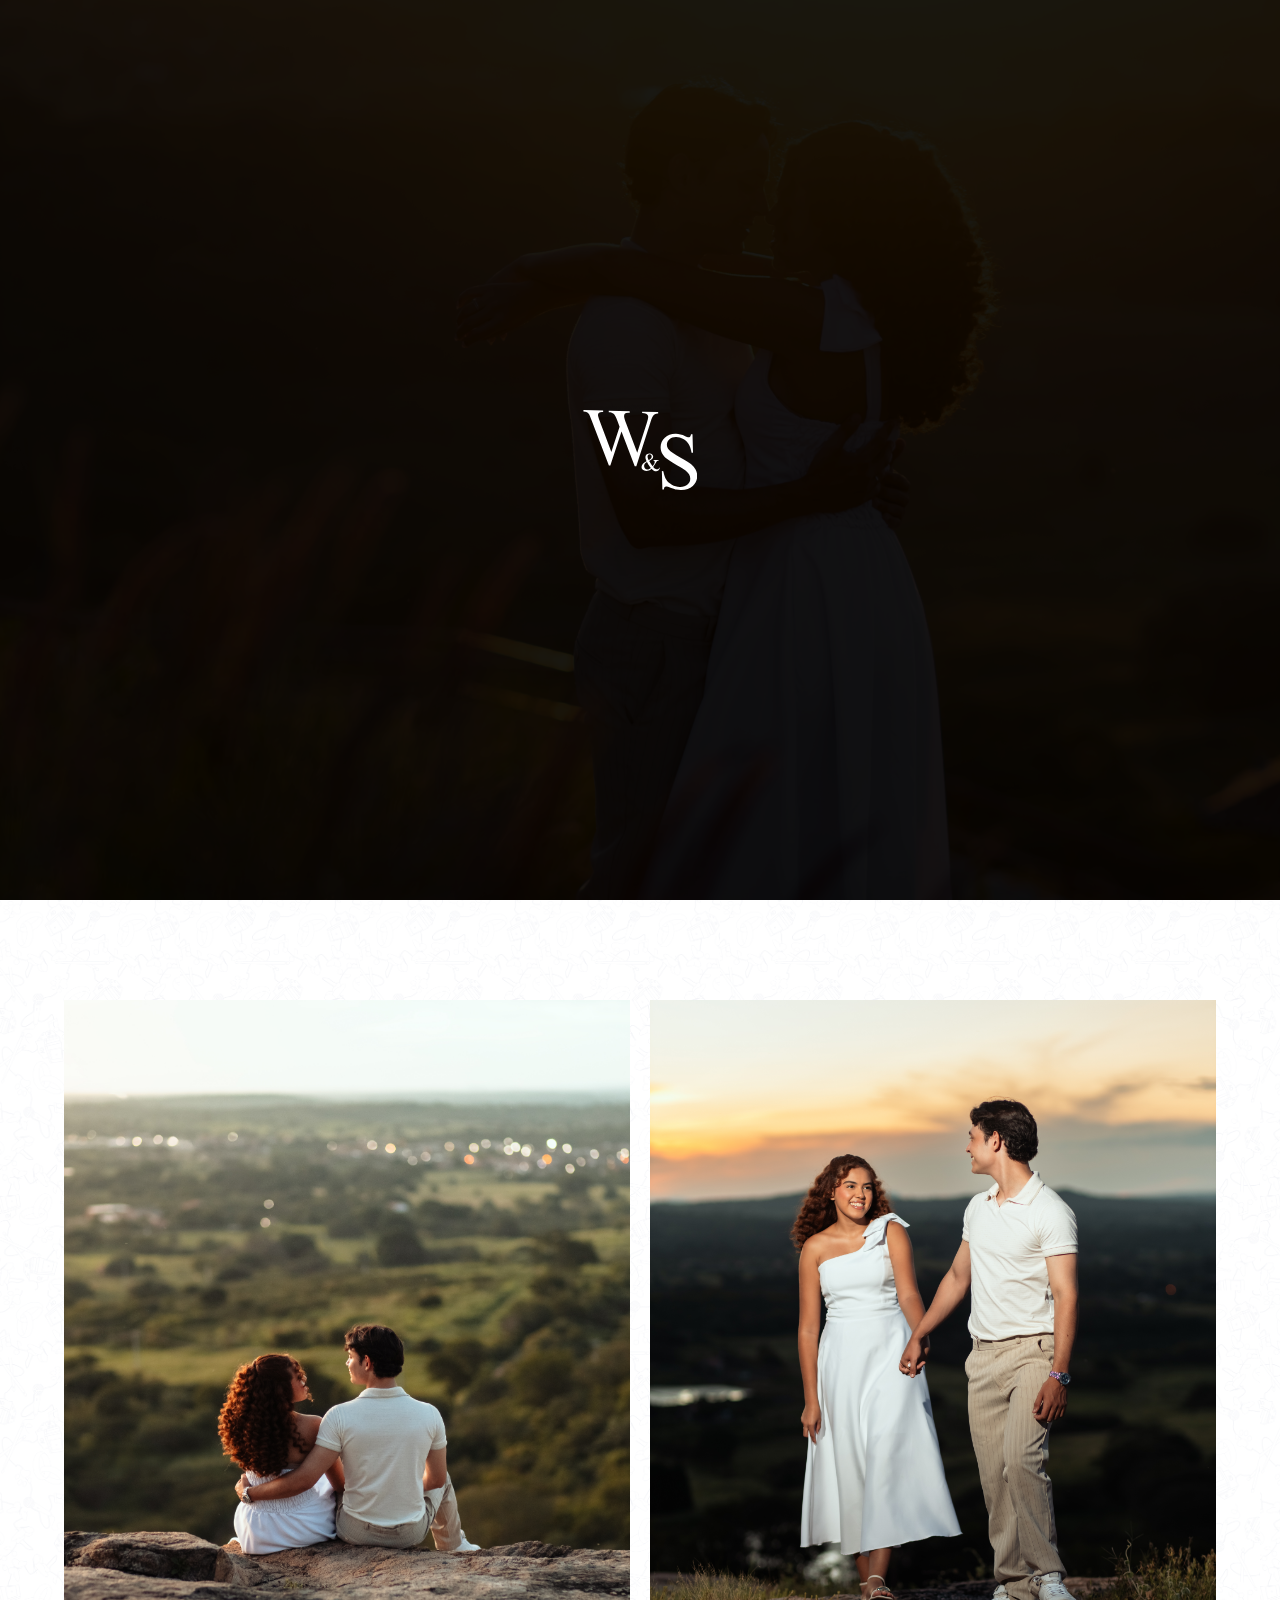
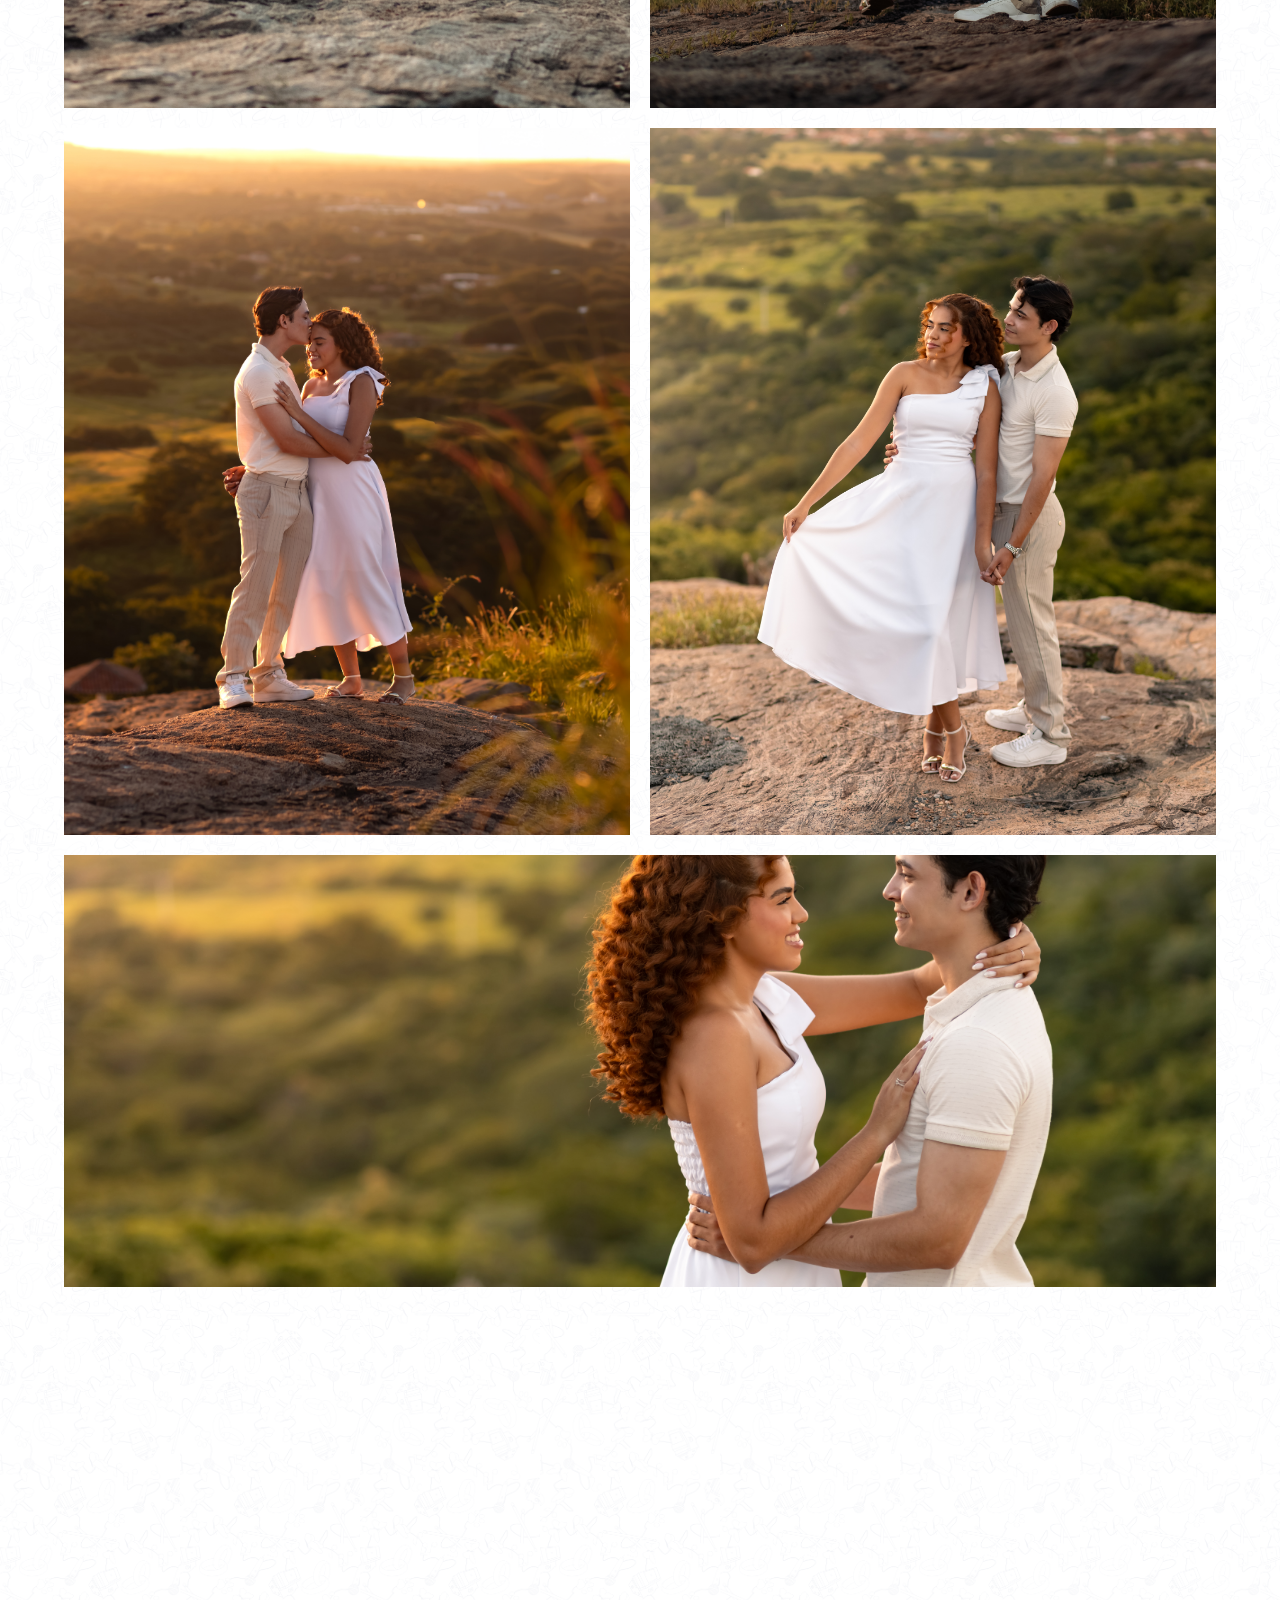
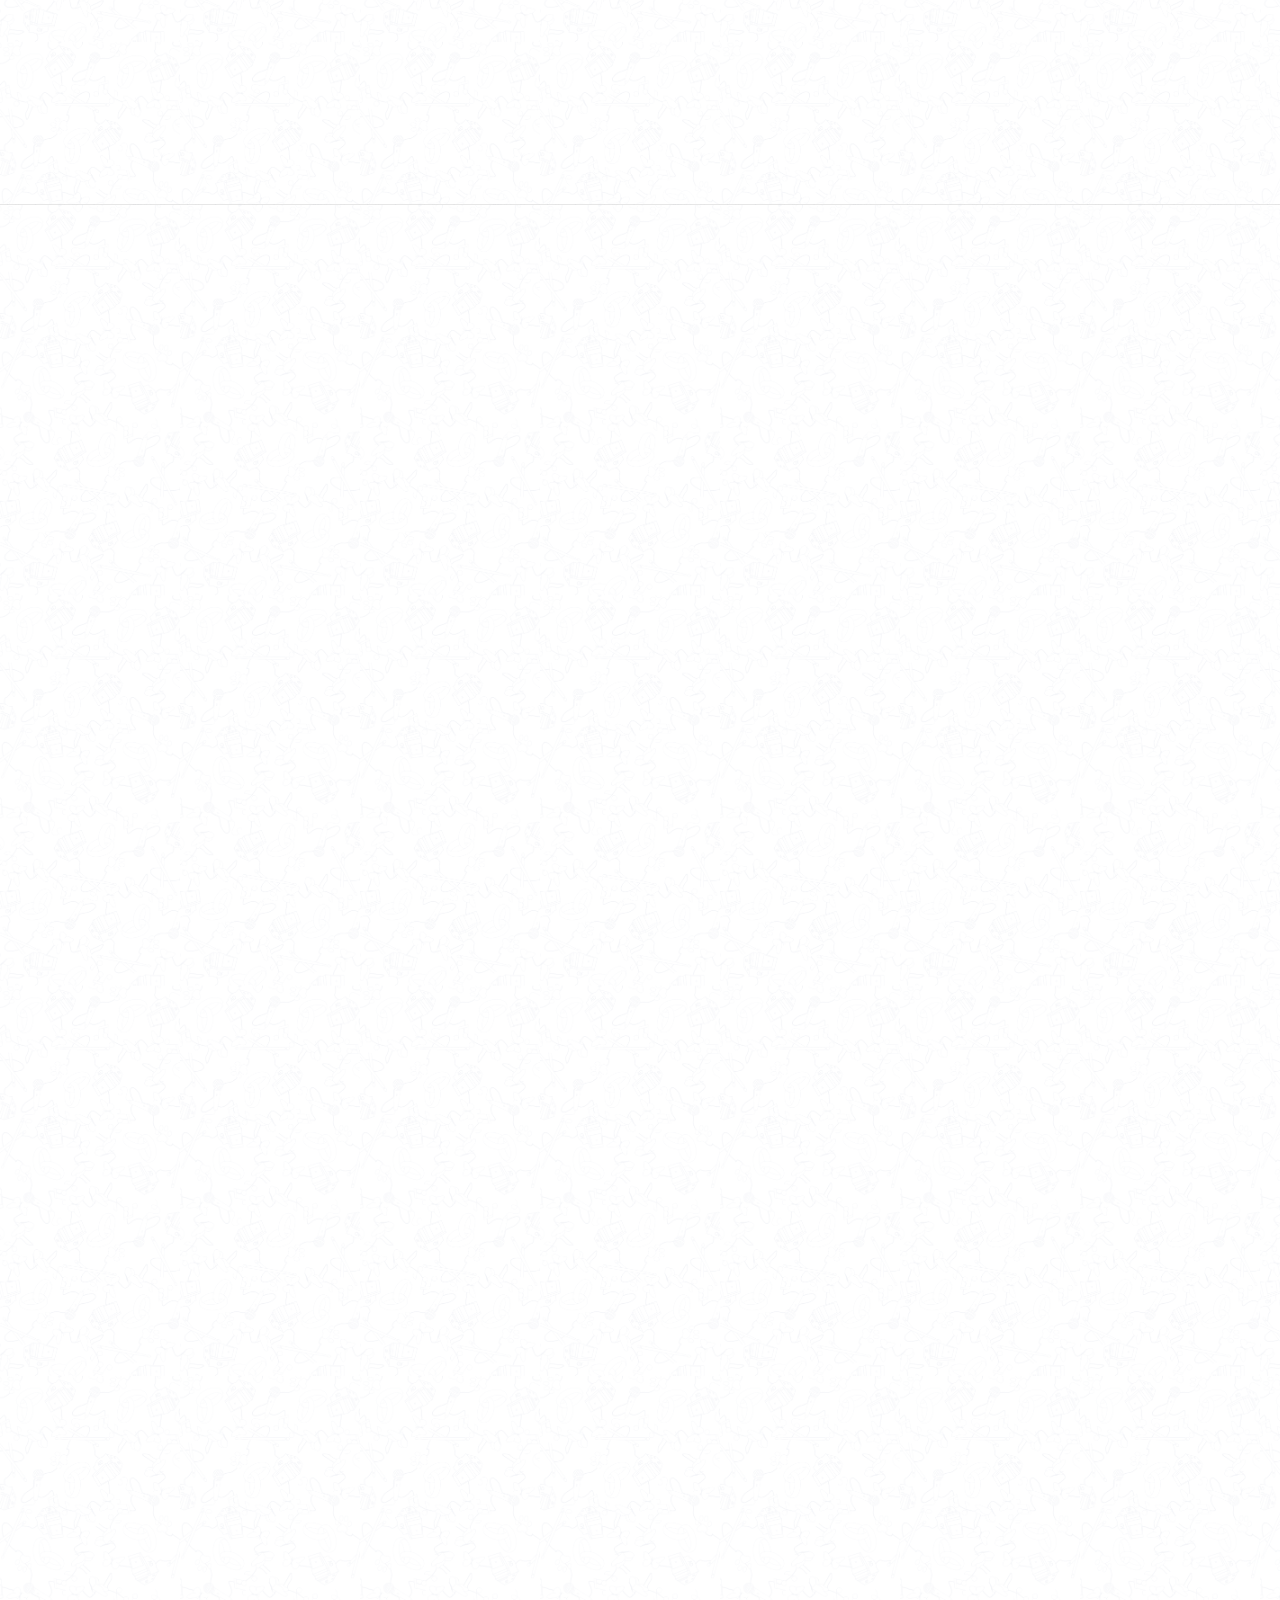
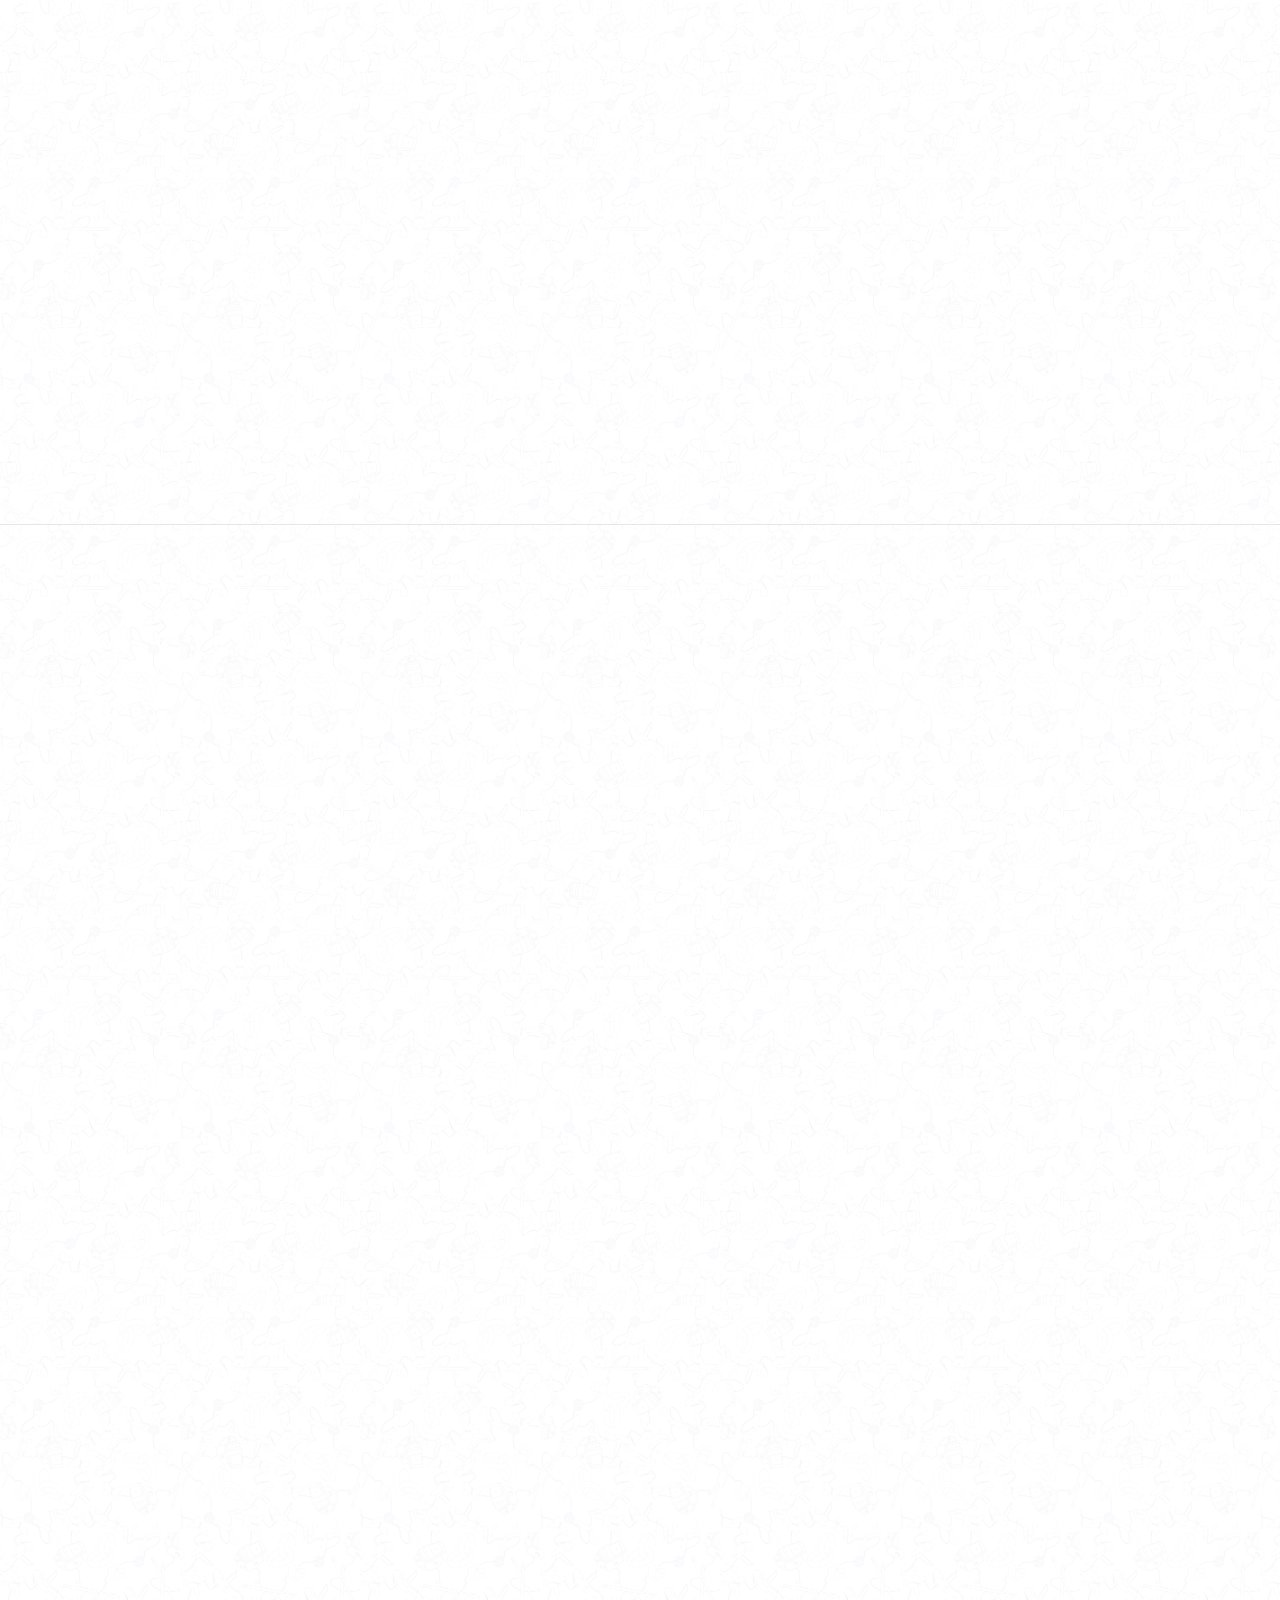
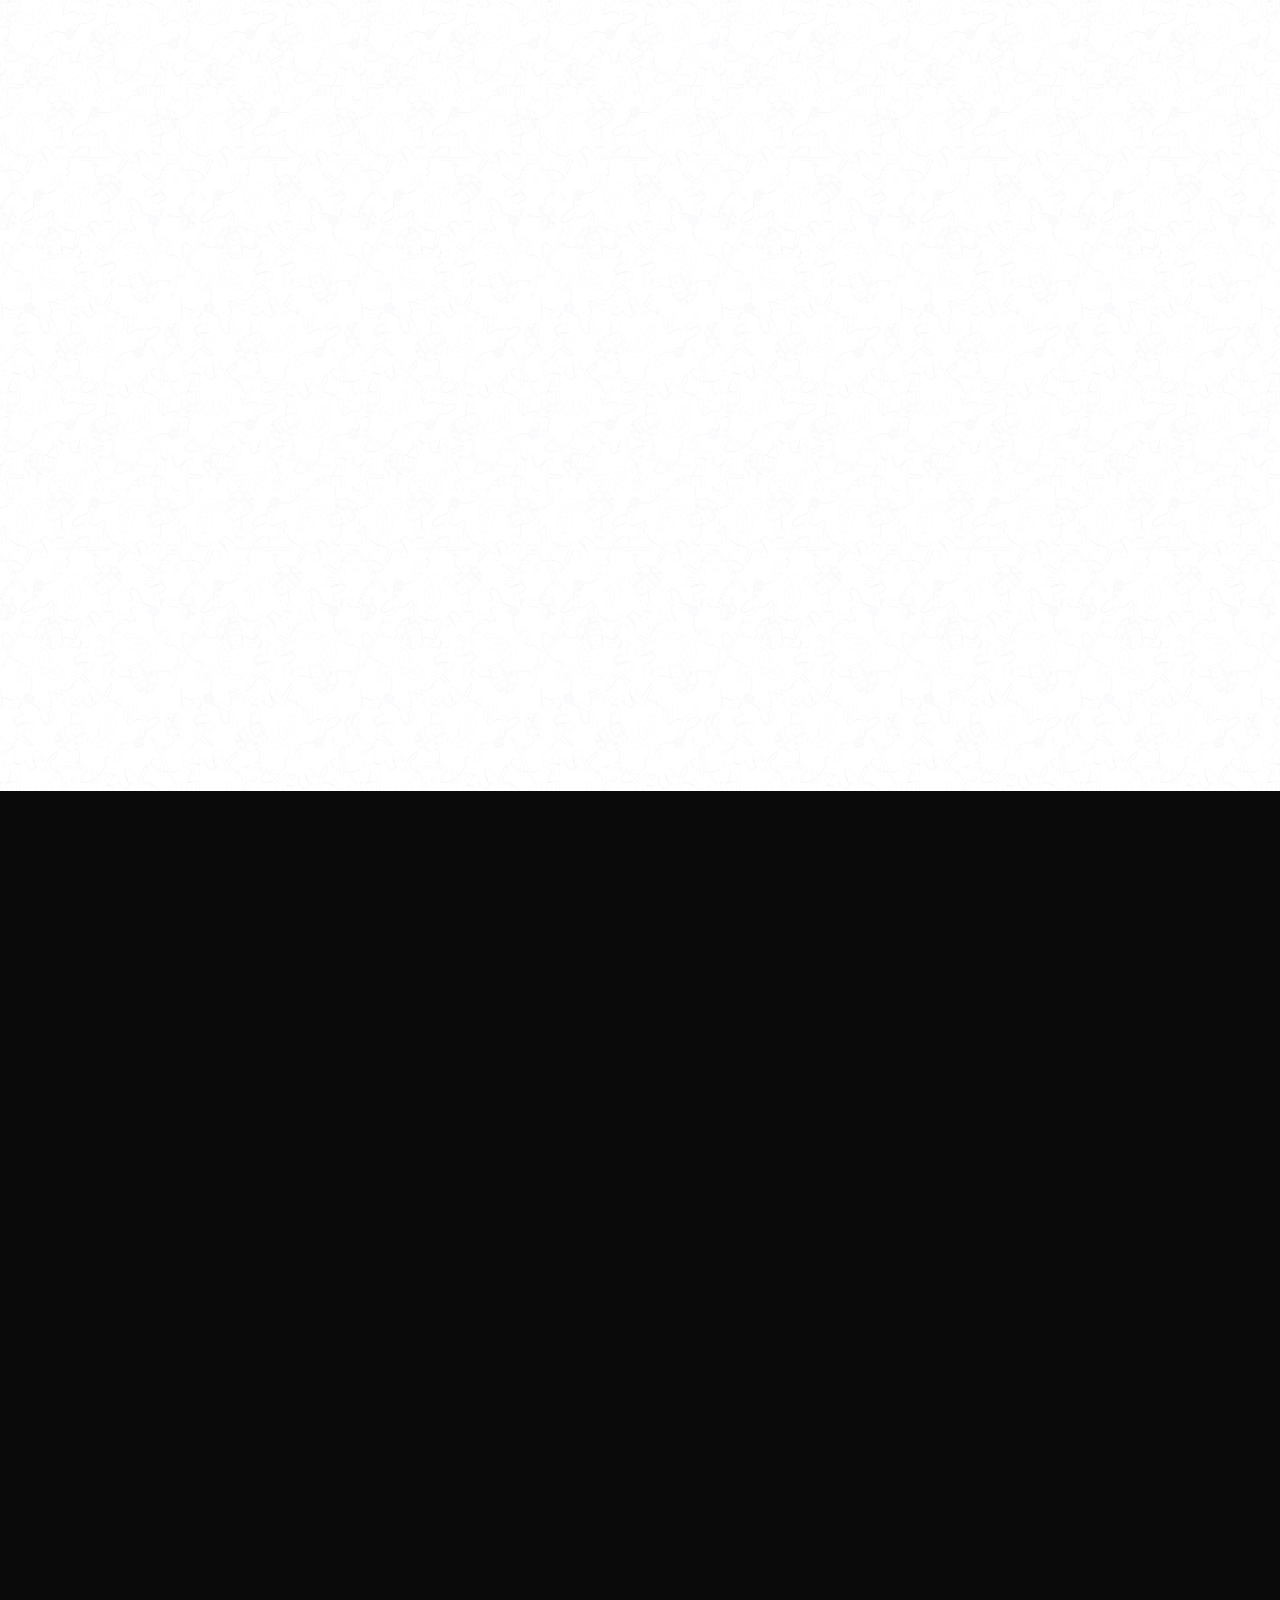
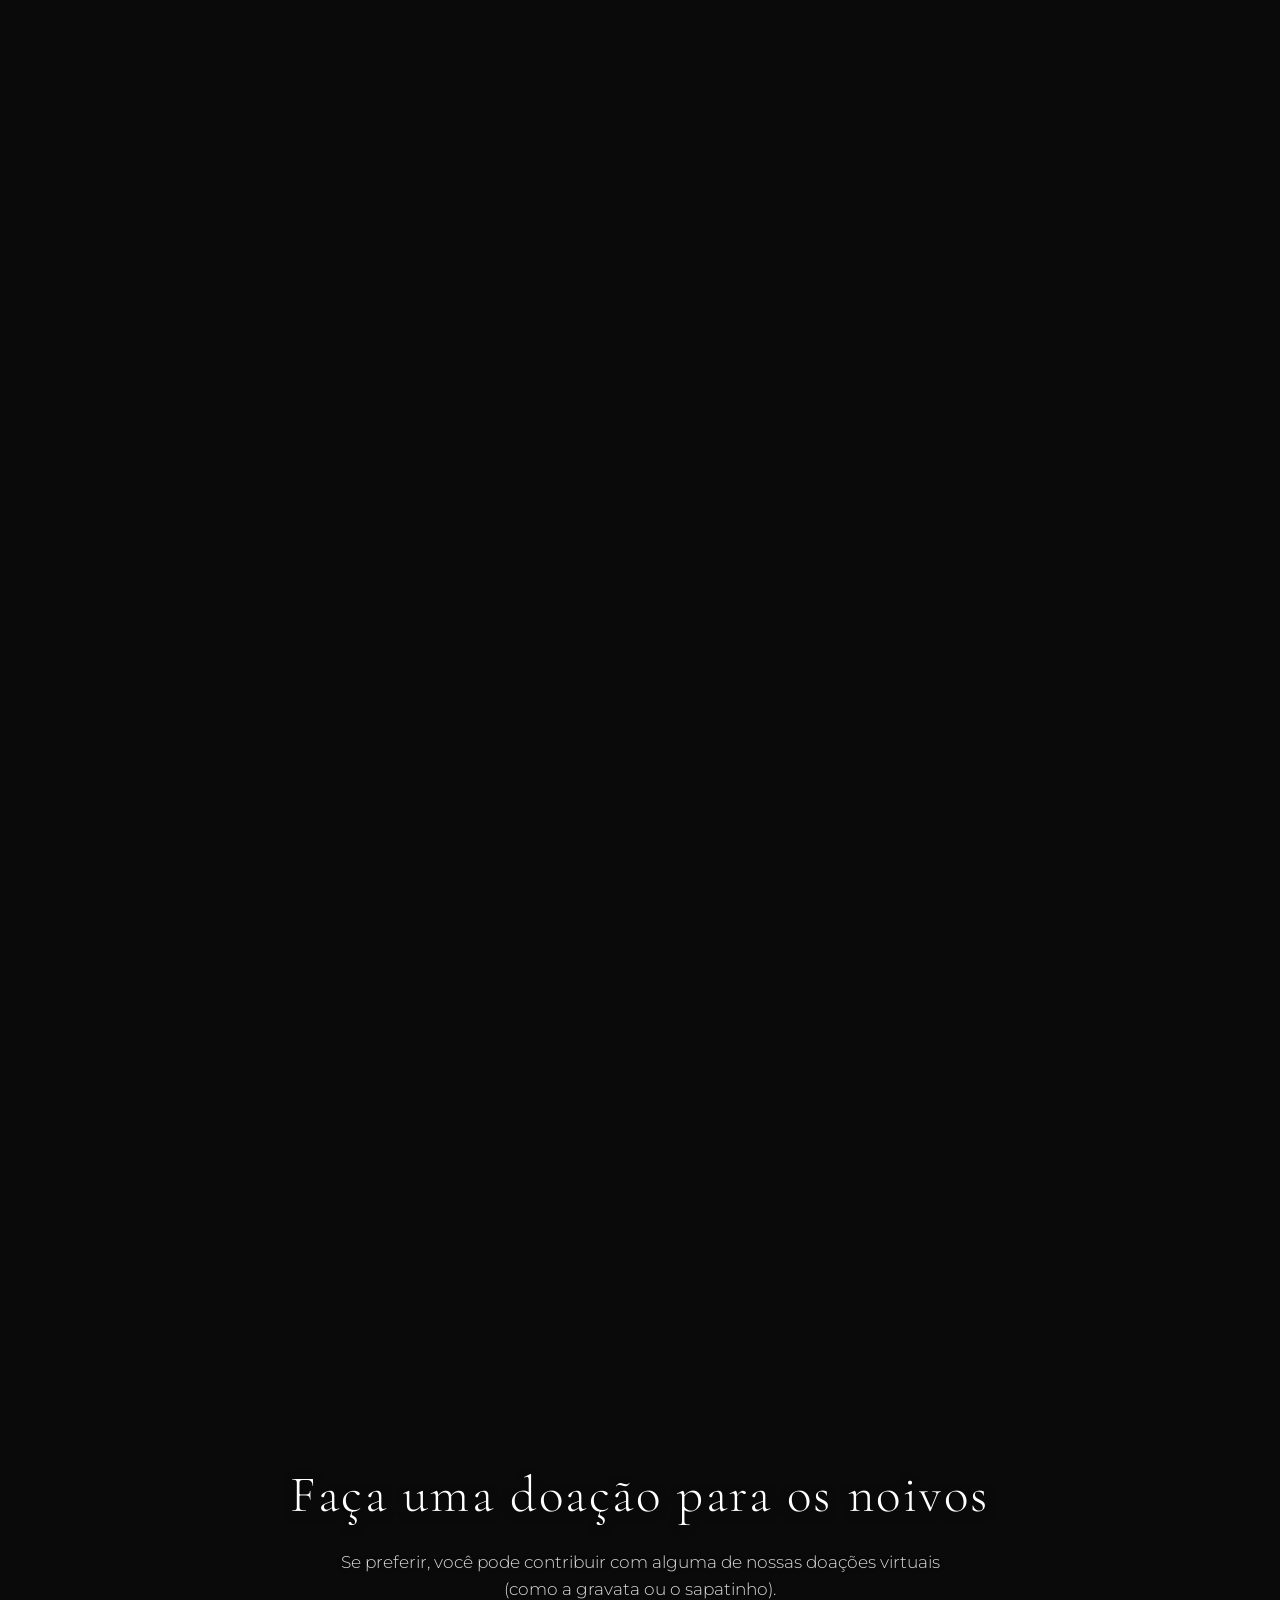
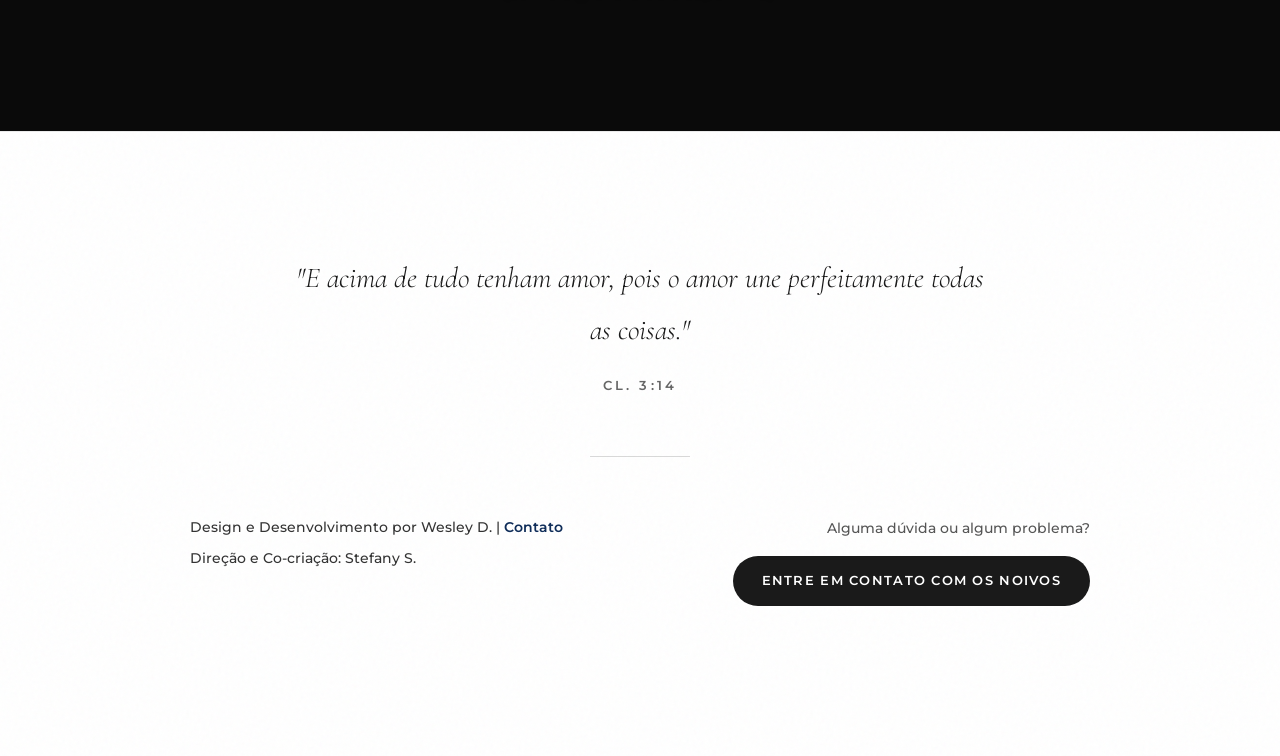
==== commit a0c6df87: "fix(footer): corrige versiculo, credits styling e incrementa versao de CSS para cache-busting" ====
--- a/index.html
+++ b/index.html
@@ -15,7 +15,7 @@
     <link rel="icon" type="image/svg+xml" href="IMAGENS/WIS-white.svg">
 
     <!-- CSS File -->
-    <link rel="stylesheet" href="style.css?v=1.3.1">
+    <link rel="stylesheet" href="style.css?v=1.3.2">
 </head>
 <body>
     <!-- ═══════════════════════════════════════════════════════════════════
@@ -551,9 +551,9 @@
             <!-- Bloco 1: O Versículo -->
             <div class="footer-block block-verse">
                 <blockquote class="footer-quote">
-                    "E acima de tudo, tem o amor, pois o amor une perfeitamente todas as coisas."
+                    "E acima de tudo tenham amor, pois o amor une perfeitamente todas as coisas."
                 </blockquote>
-                <span class="footer-reference">Cl 3:14</span>
+                <span class="footer-reference">Cl. 3:14</span>
             </div>
 
             <hr class="footer-divider">
--- a/style.css
+++ b/style.css
@@ -3454,7 +3454,8 @@
     flex: 1;
 }
 
-.credit-main {
+.credit-main,
+.credit-secondary {
     font-family: var(--font-sans);
     font-size: 0.88rem;
     color: #333333;
@@ -3464,11 +3465,7 @@
 }
 
 .credit-secondary {
-    font-family: var(--font-sans);
-    font-size: 0.8rem;
-    color: #777777;
-    margin: 0;
-    line-height: 1.5;
+    margin-bottom: 0;
 }
 
 .footer-link {
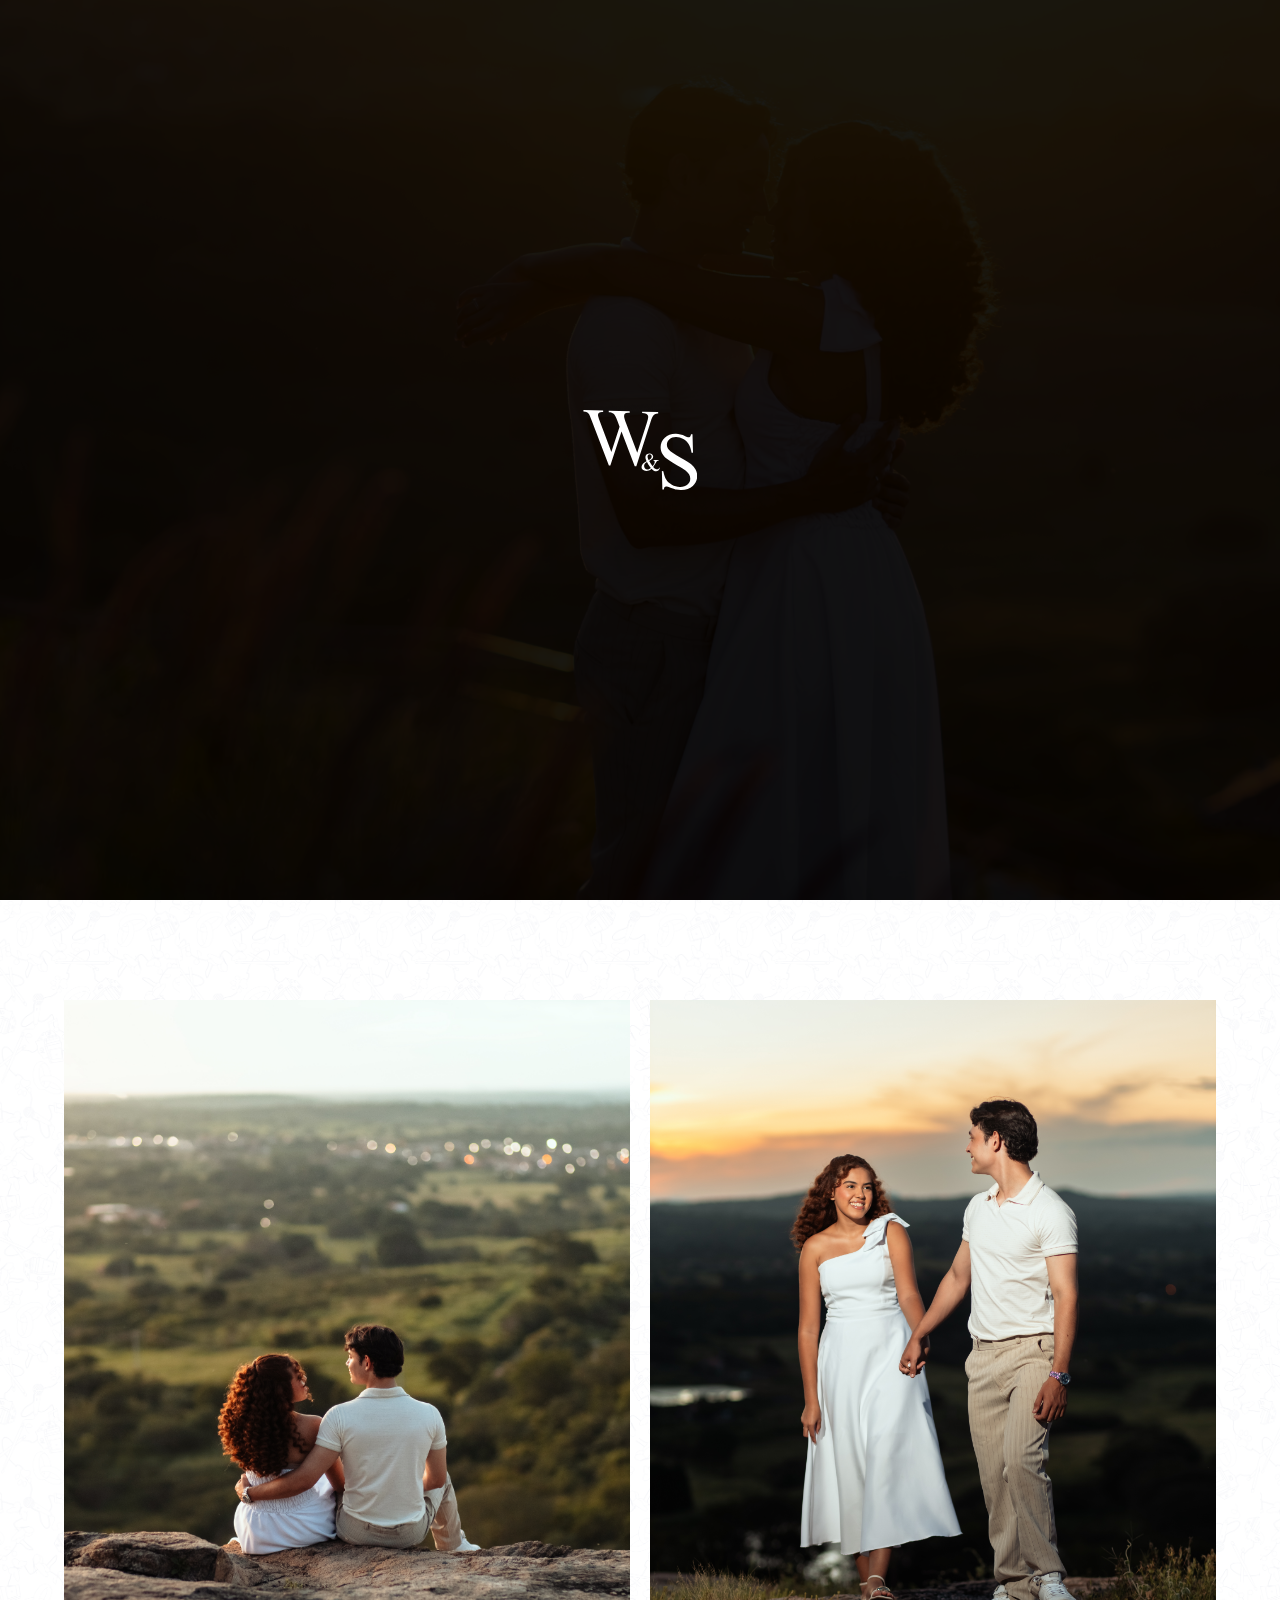
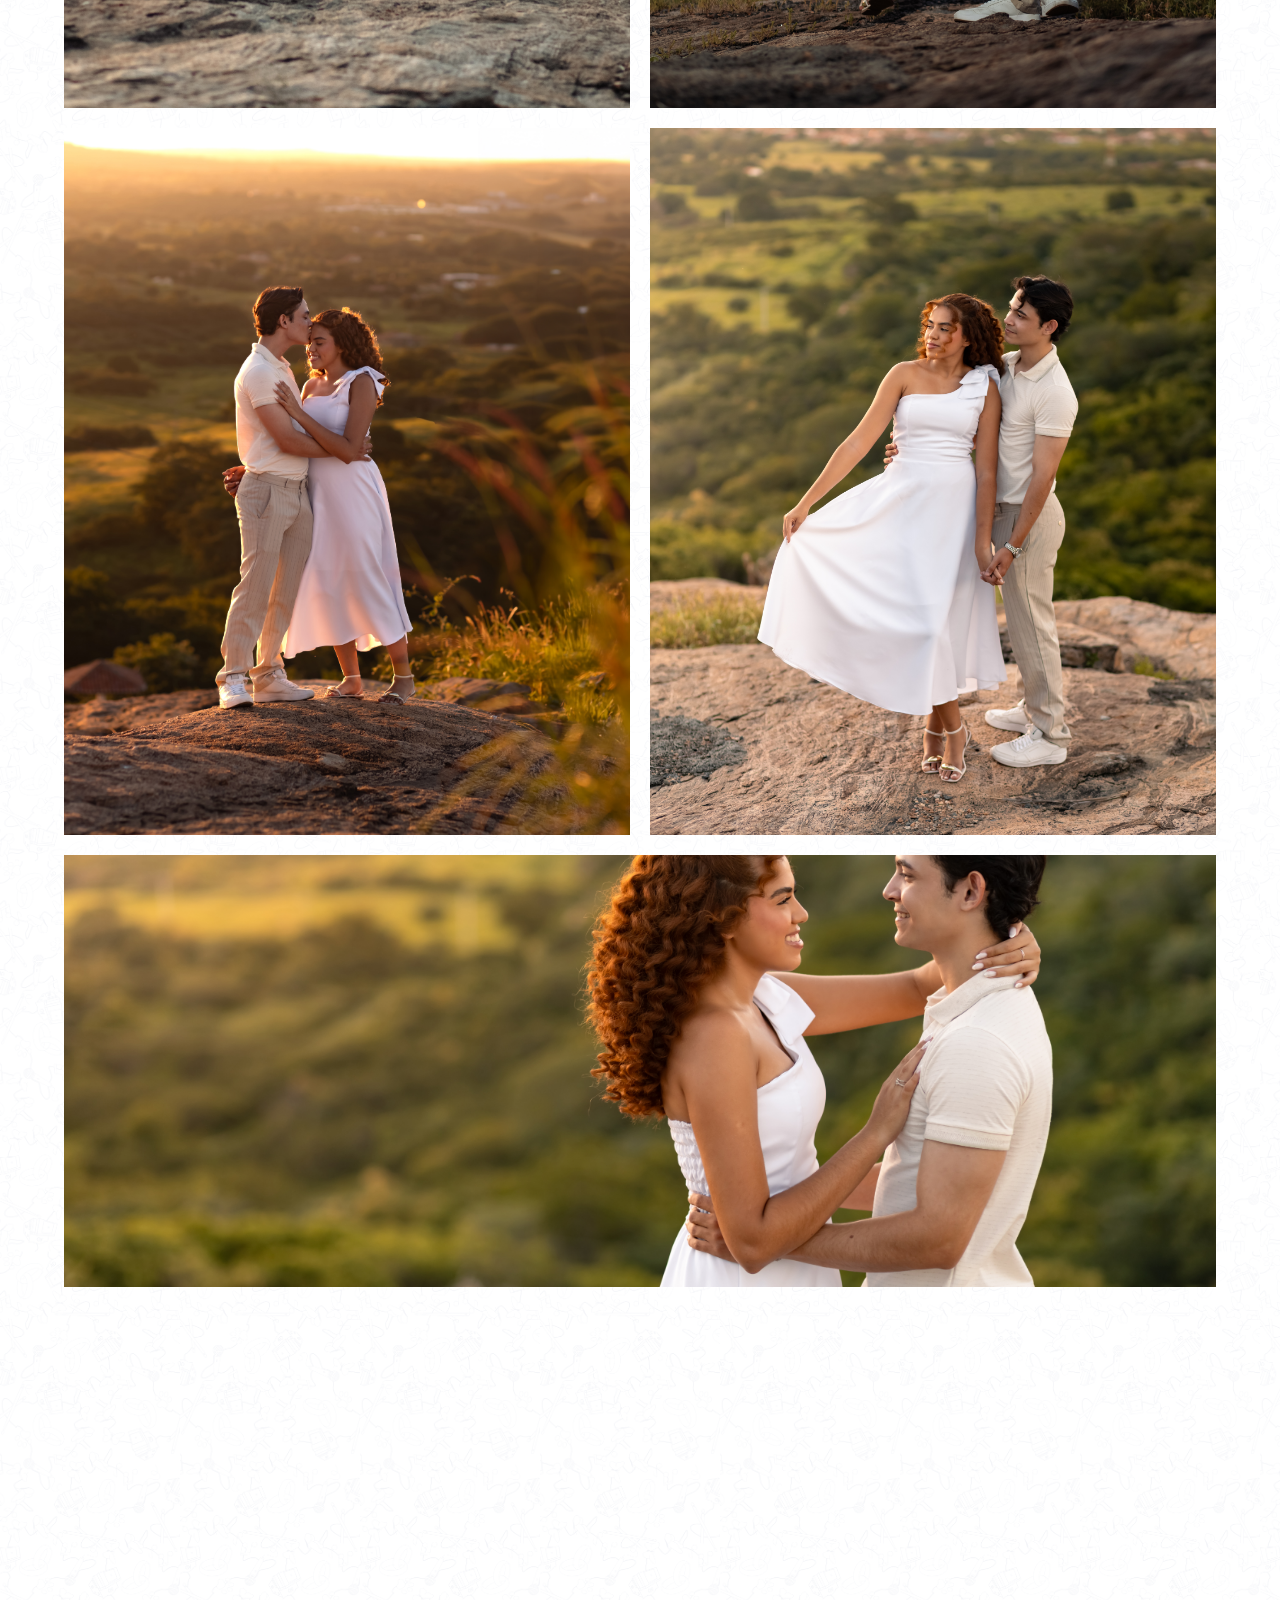
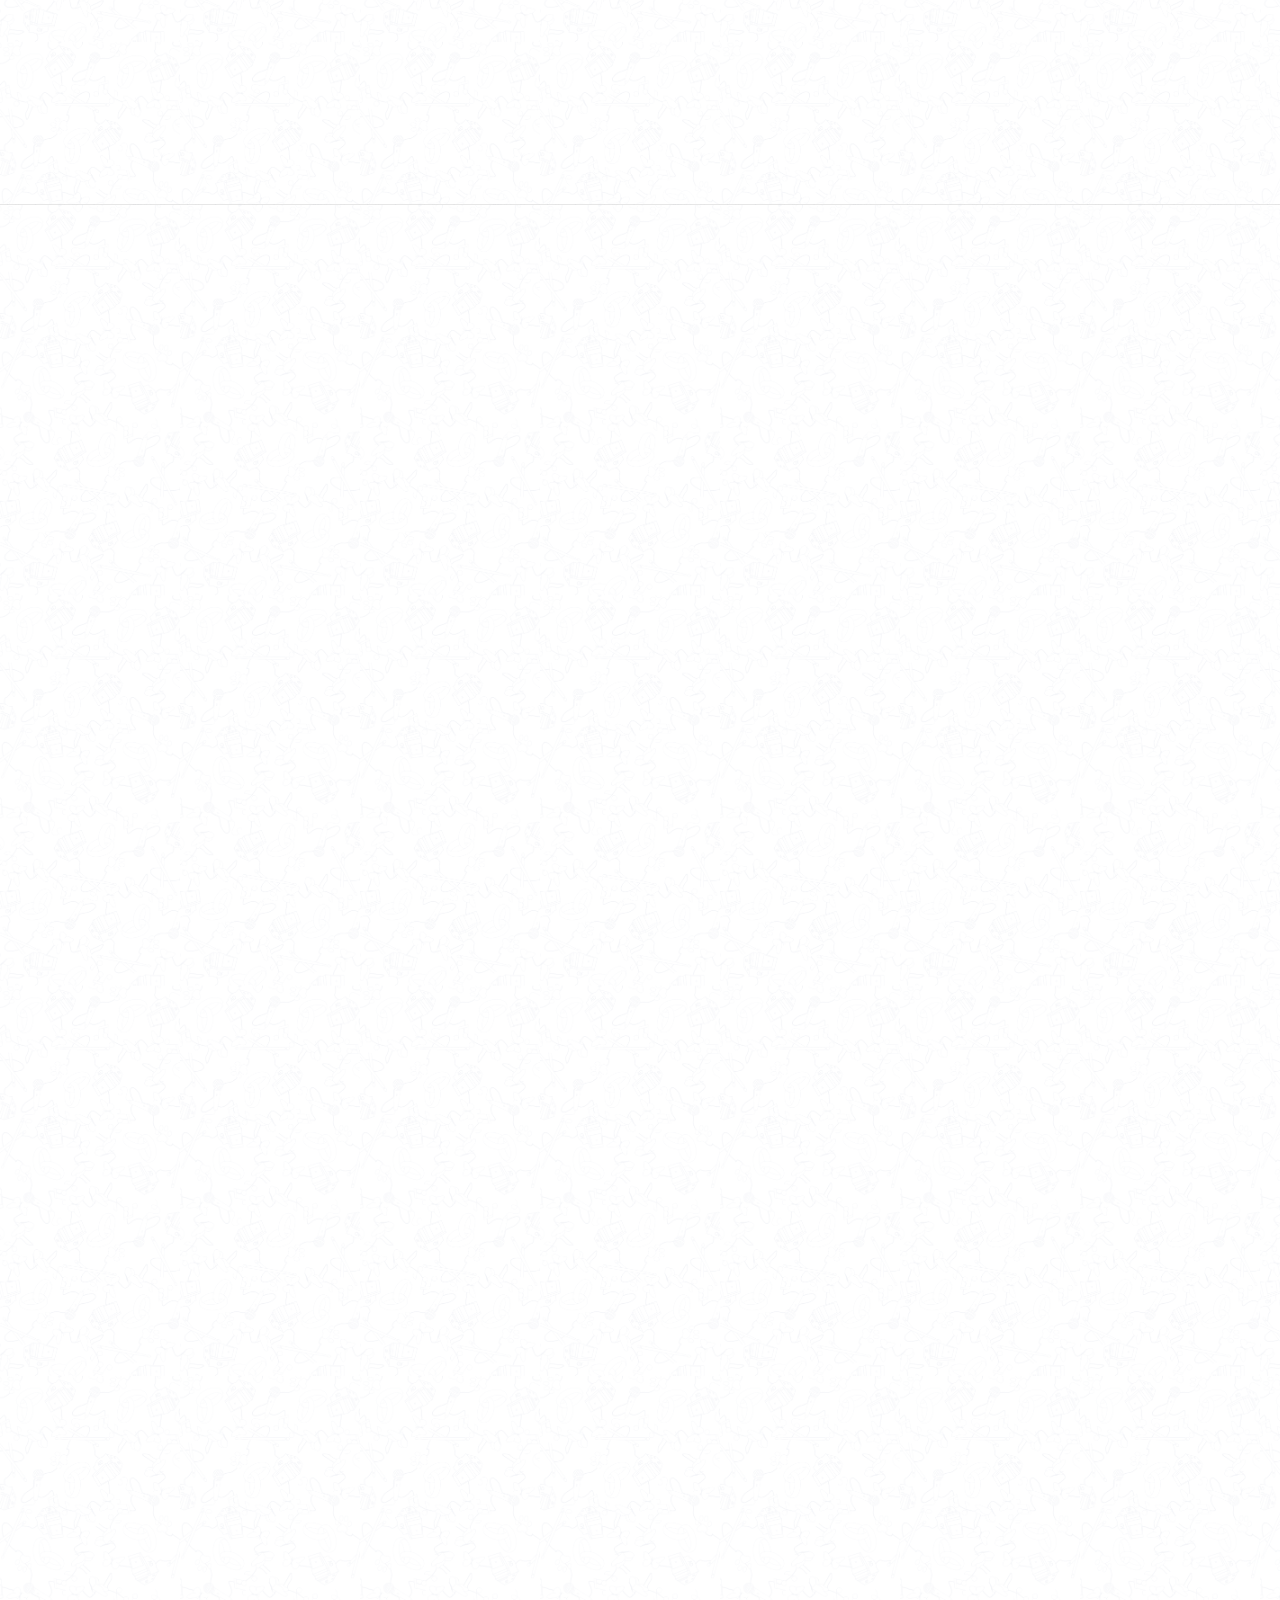
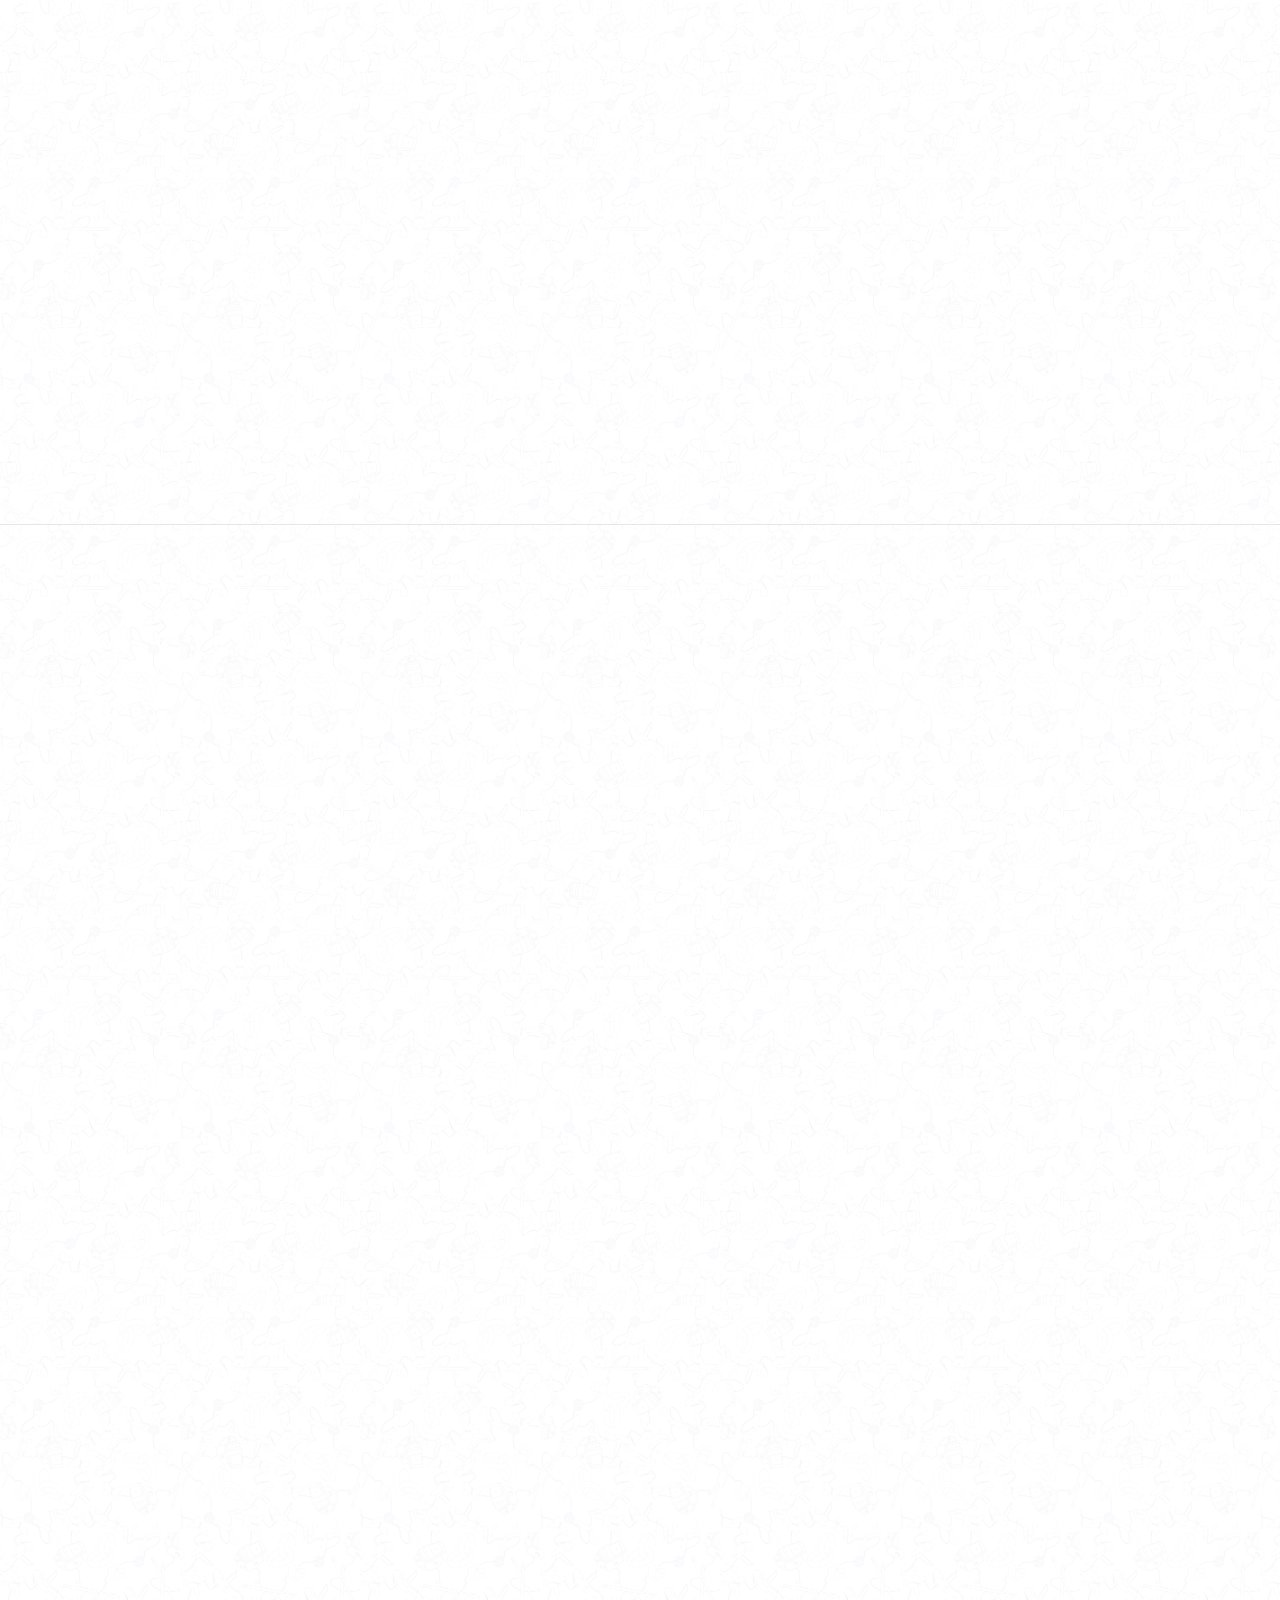
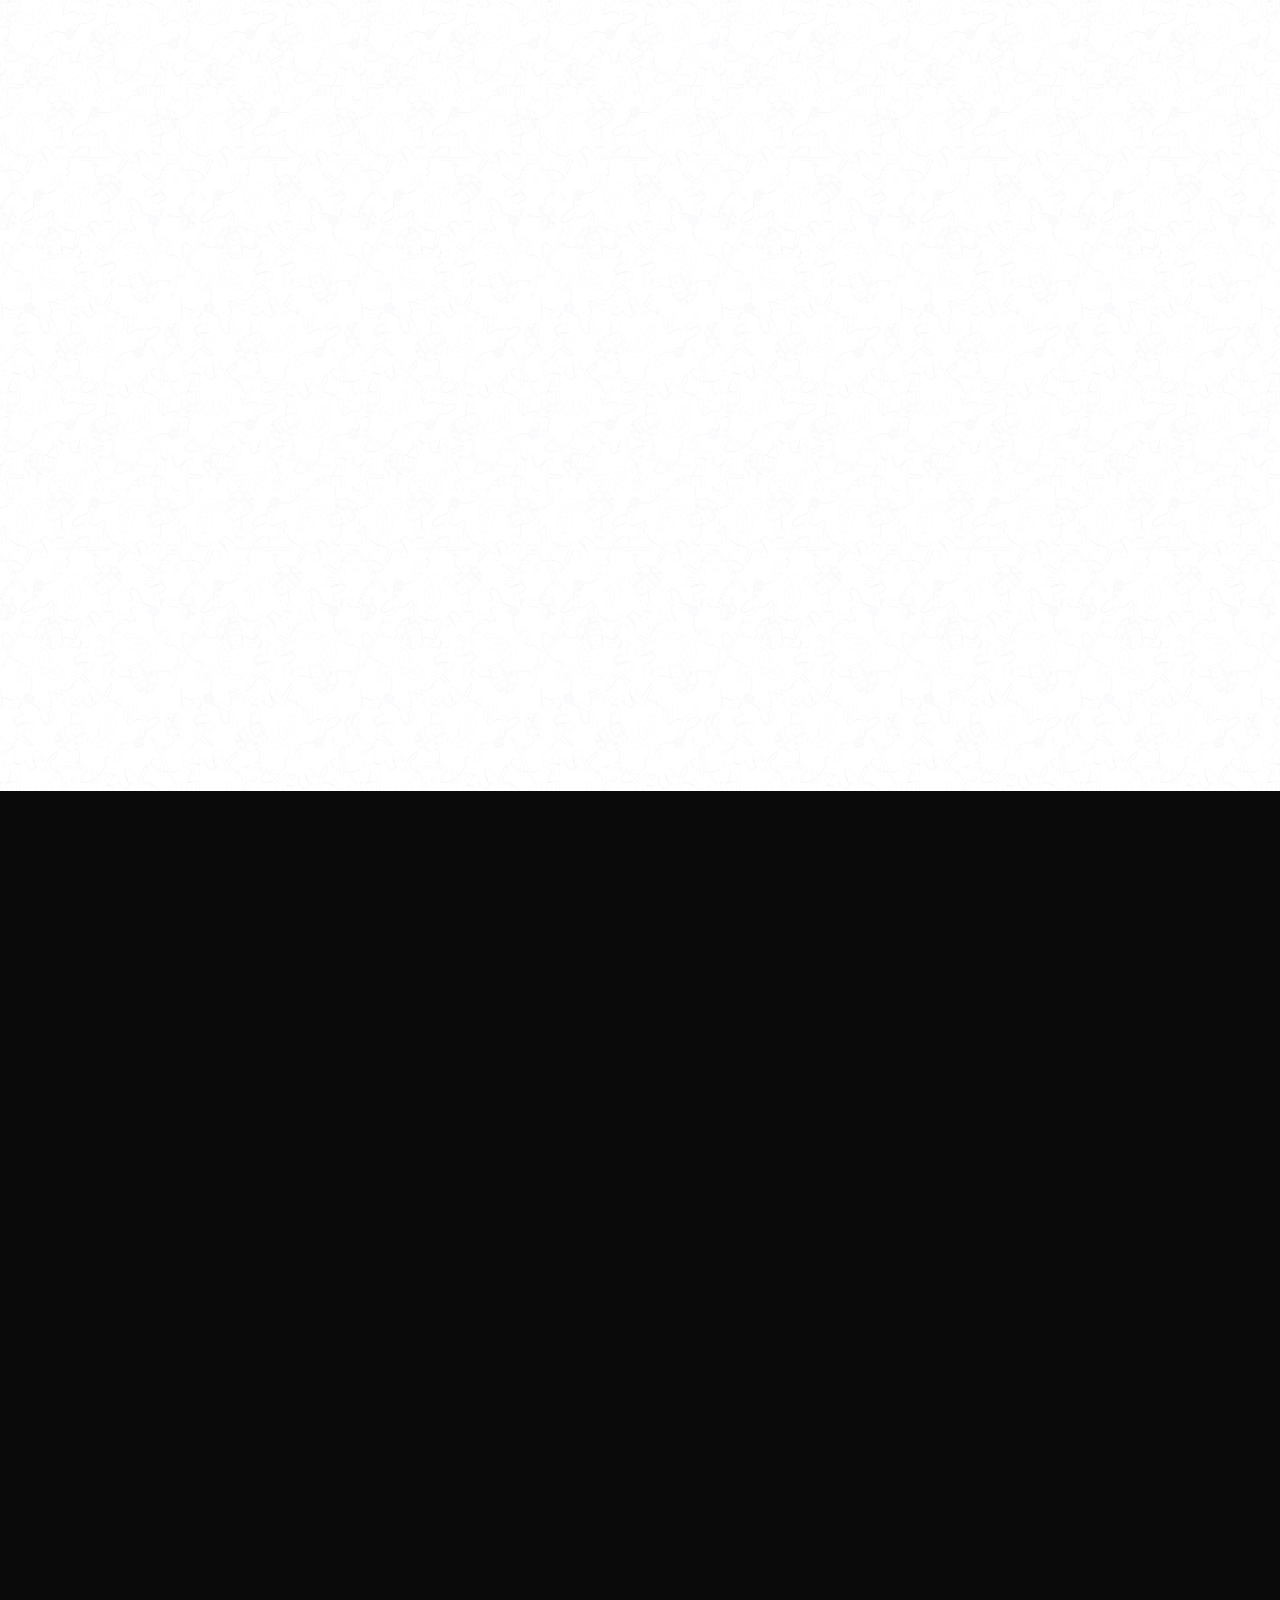
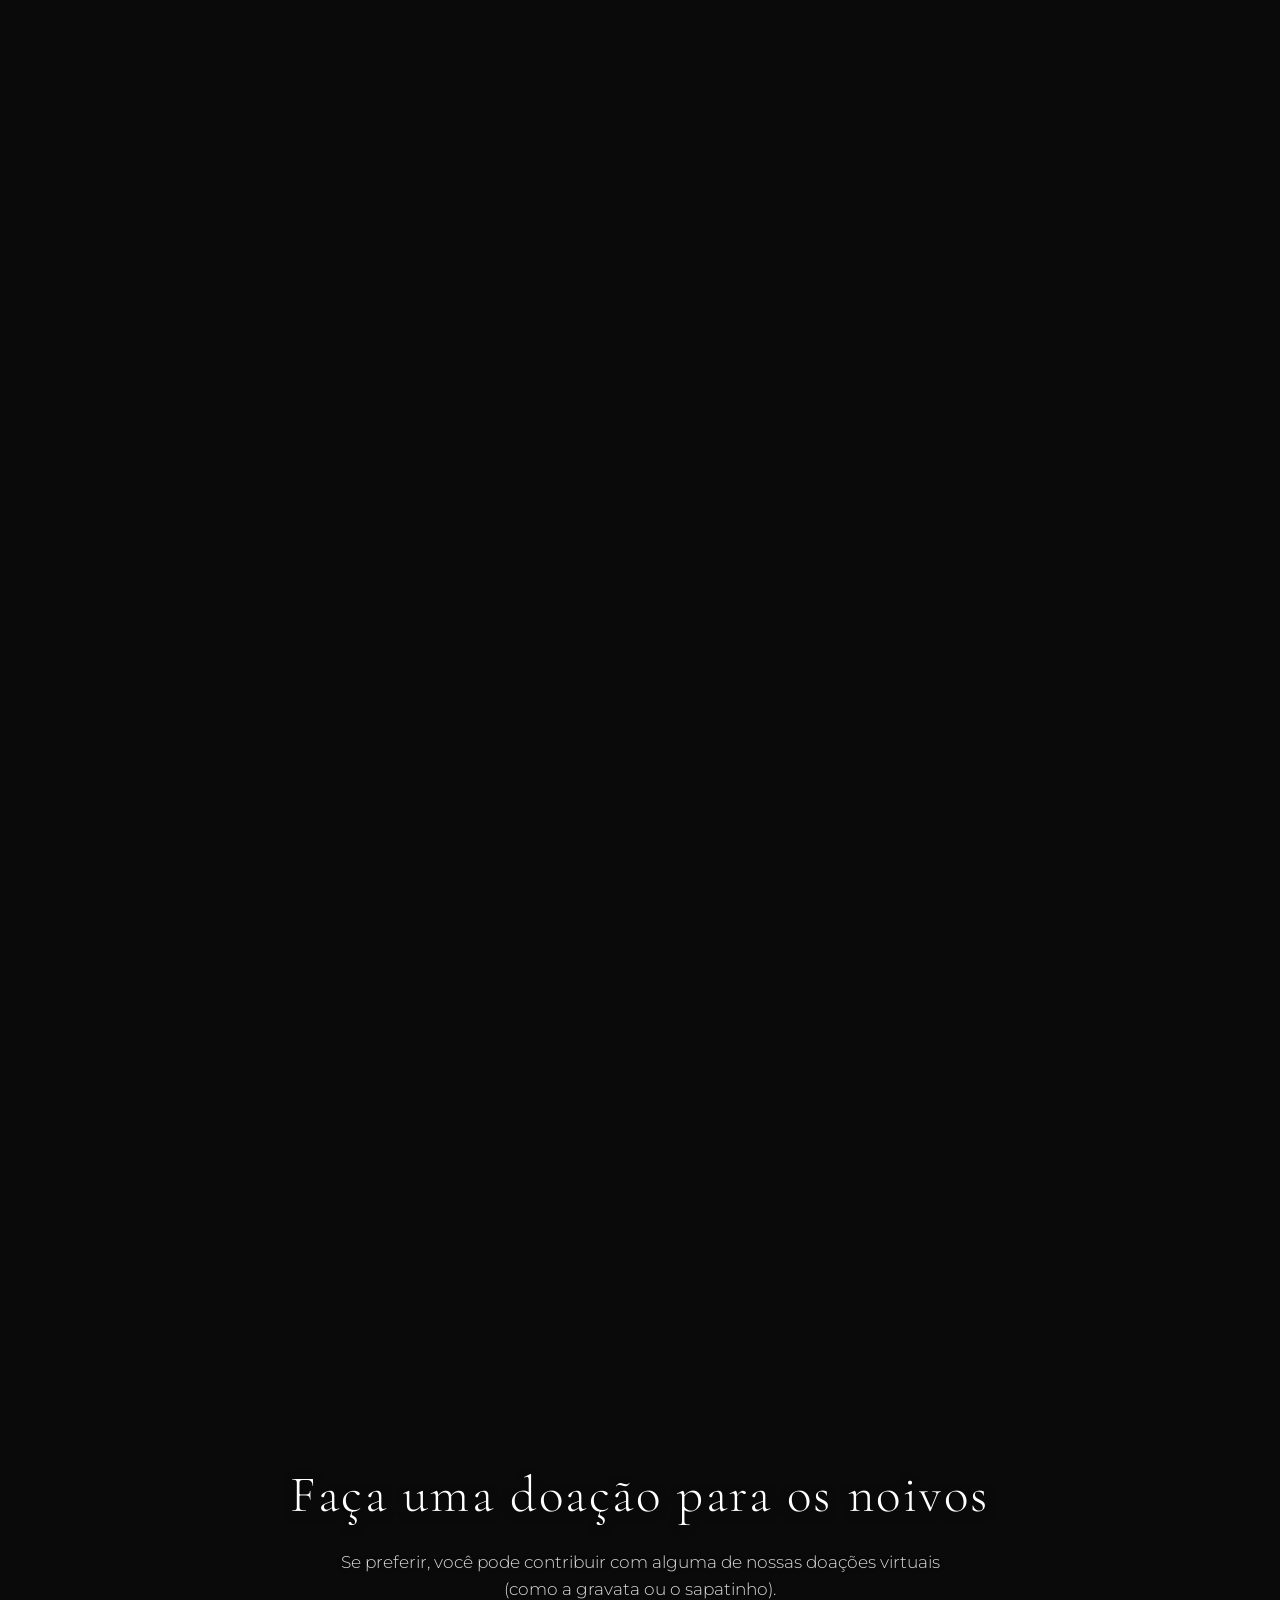
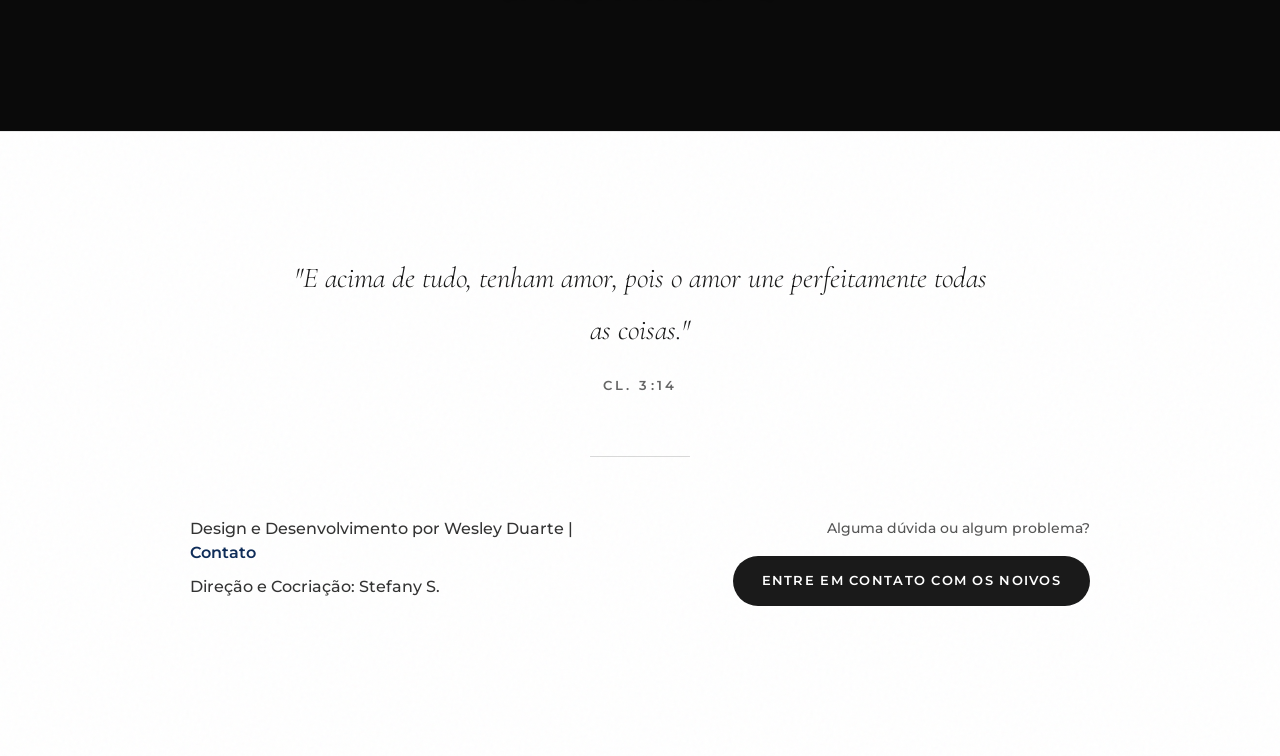
==== commit 6ee01f50: "fix(footer): corrige texto do versiculo e unifica estilos e classes dos creditos" ====
--- a/index.html
+++ b/index.html
@@ -551,7 +551,7 @@
             <!-- Bloco 1: O Versículo -->
             <div class="footer-block block-verse">
                 <blockquote class="footer-quote">
-                    "E acima de tudo tenham amor, pois o amor une perfeitamente todas as coisas."
+                    "E acima de tudo, tenham amor, pois o amor une perfeitamente todas as coisas."
                 </blockquote>
                 <span class="footer-reference">Cl. 3:14</span>
             </div>
@@ -561,8 +561,8 @@
             <div class="footer-bottom-wrapper">
                 <!-- Bloco 2: Créditos de Criação -->
                 <div class="footer-block block-credits">
-                    <p class="credit-main">Design e Desenvolvimento por Wesley D. | <a href="http://wa.me/5588997041893" class="footer-link" target="_blank" rel="noopener">Contato</a></p>
-                    <p class="credit-secondary">Direção e Co-criação: Stefany S.</p>
+                    <p class="footer-credit-text">Design e Desenvolvimento por Wesley Duarte | <a href="http://wa.me/5588997041893" class="footer-link" target="_blank" rel="noopener">Contato</a></p>
+                    <p class="footer-credit-text">Direção e Cocriação: Stefany S.</p>
                 </div>
 
                 <!-- Bloco 3: Suporte aos Convidados -->
--- a/style.css
+++ b/style.css
@@ -3454,17 +3454,16 @@
     flex: 1;
 }
 
-.credit-main,
-.credit-secondary {
-    font-family: var(--font-sans);
-    font-size: 0.88rem;
-    color: #333333;
-    margin-bottom: 10px;
-    font-weight: 500;
+.footer-credit-text {
+    font-family: var(--font-sans);
+    font-size: 1rem !important;
+    font-weight: 500 !important;
+    color: #333333 !important;
+    margin: 0 0 10px 0;
     line-height: 1.5;
 }
 
-.credit-secondary {
+.footer-credit-text:last-child {
     margin-bottom: 0;
 }
 
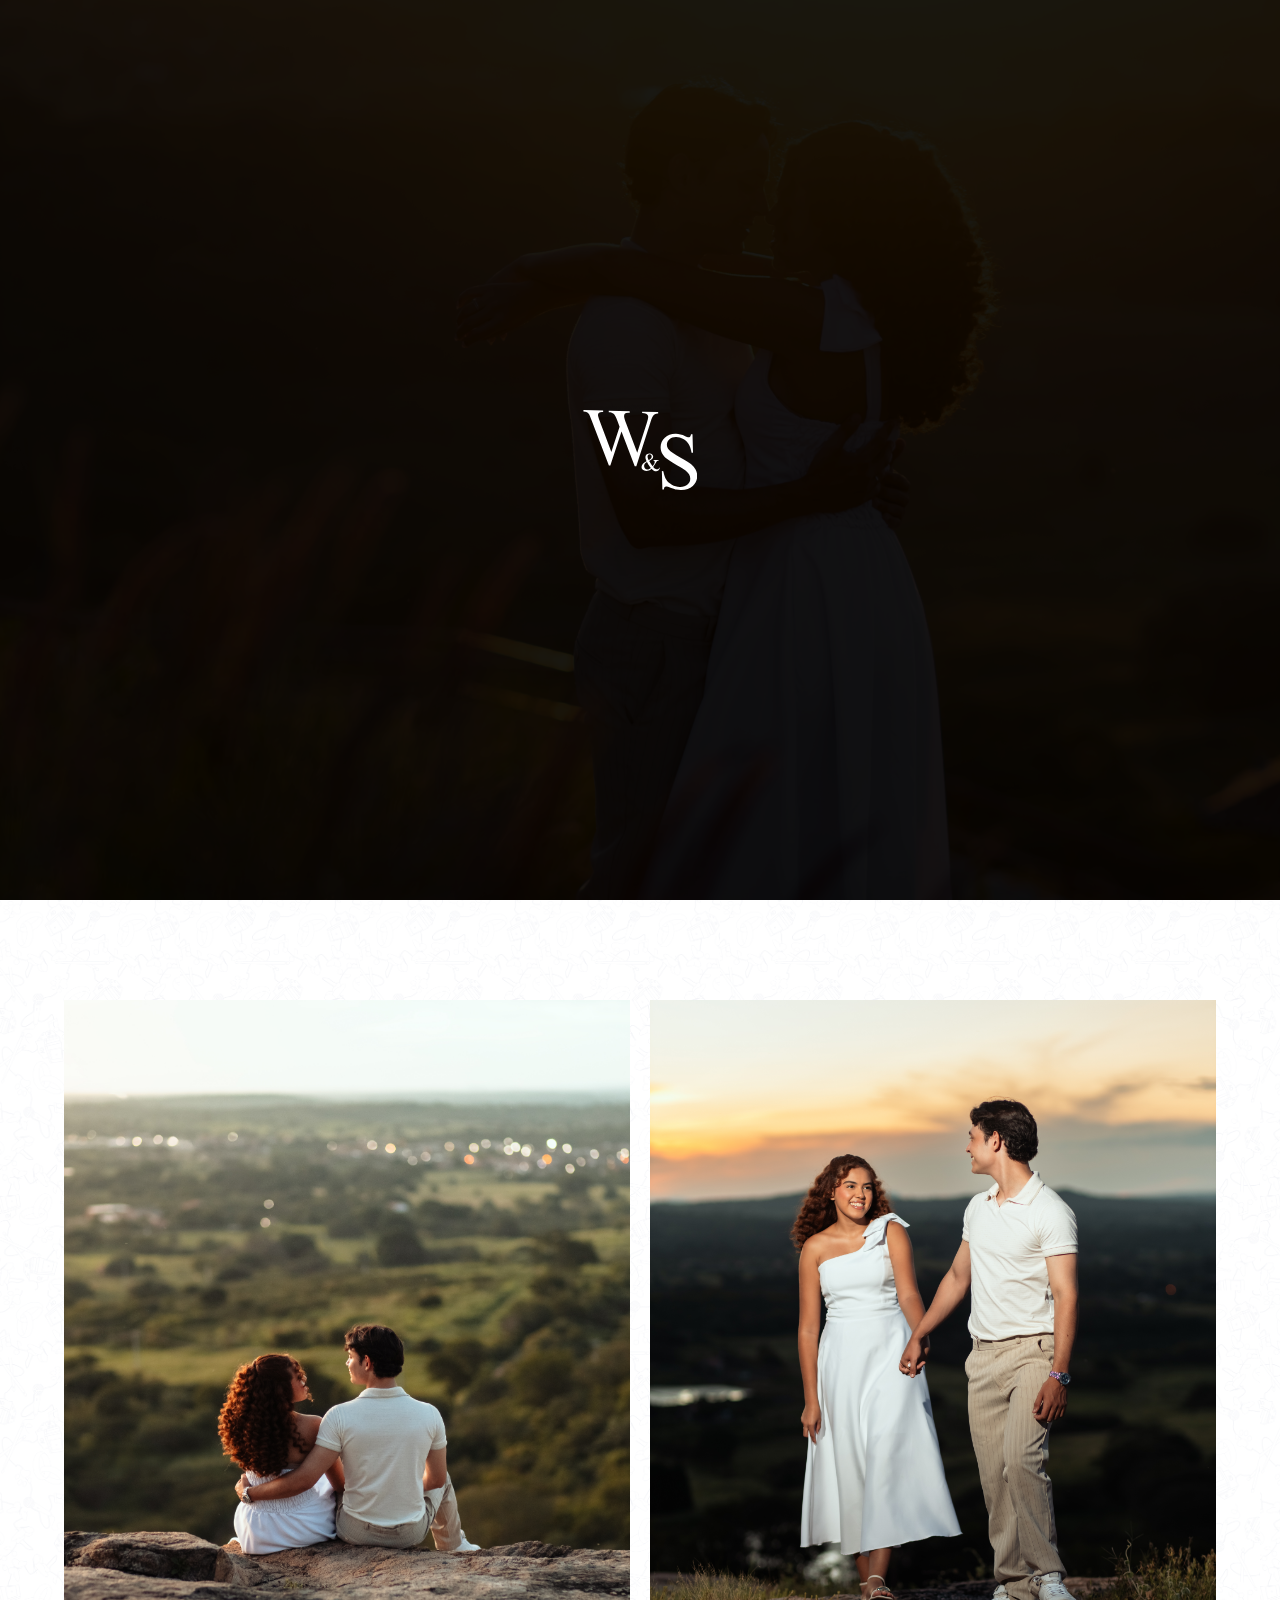
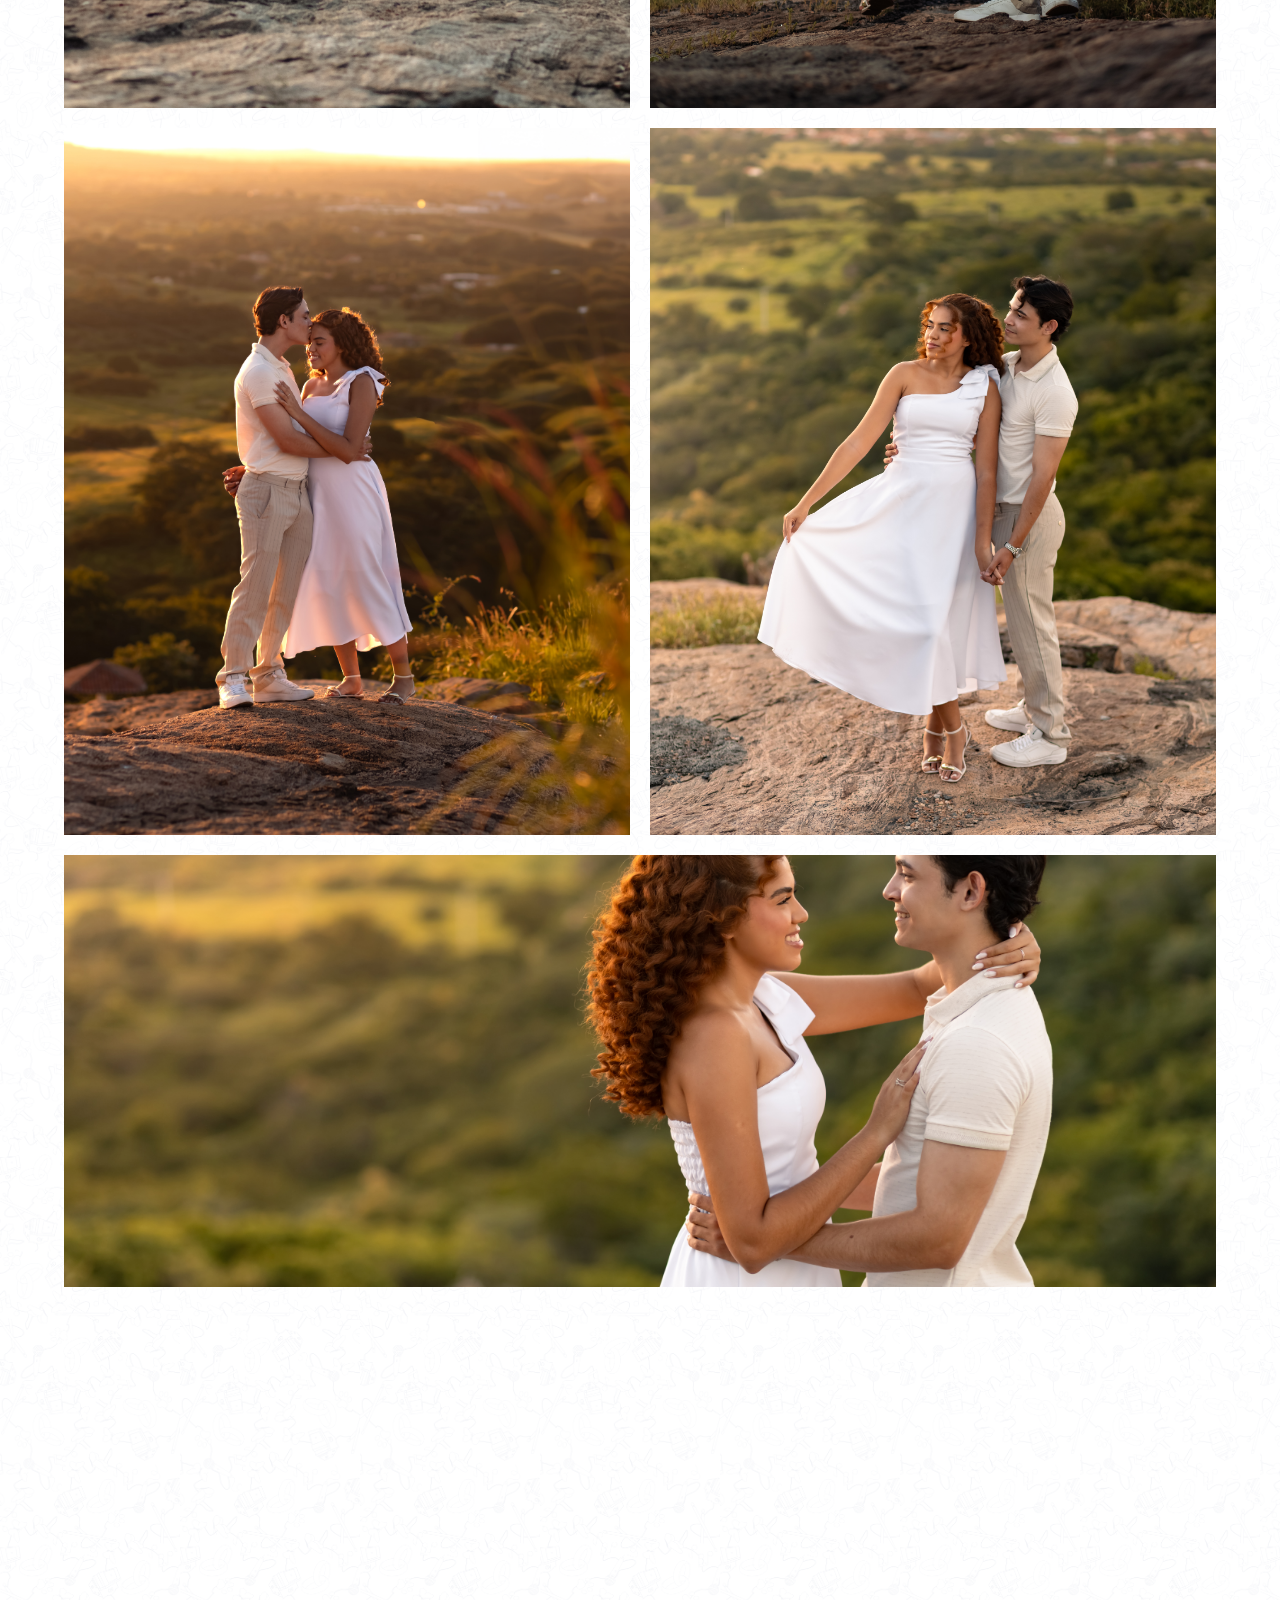
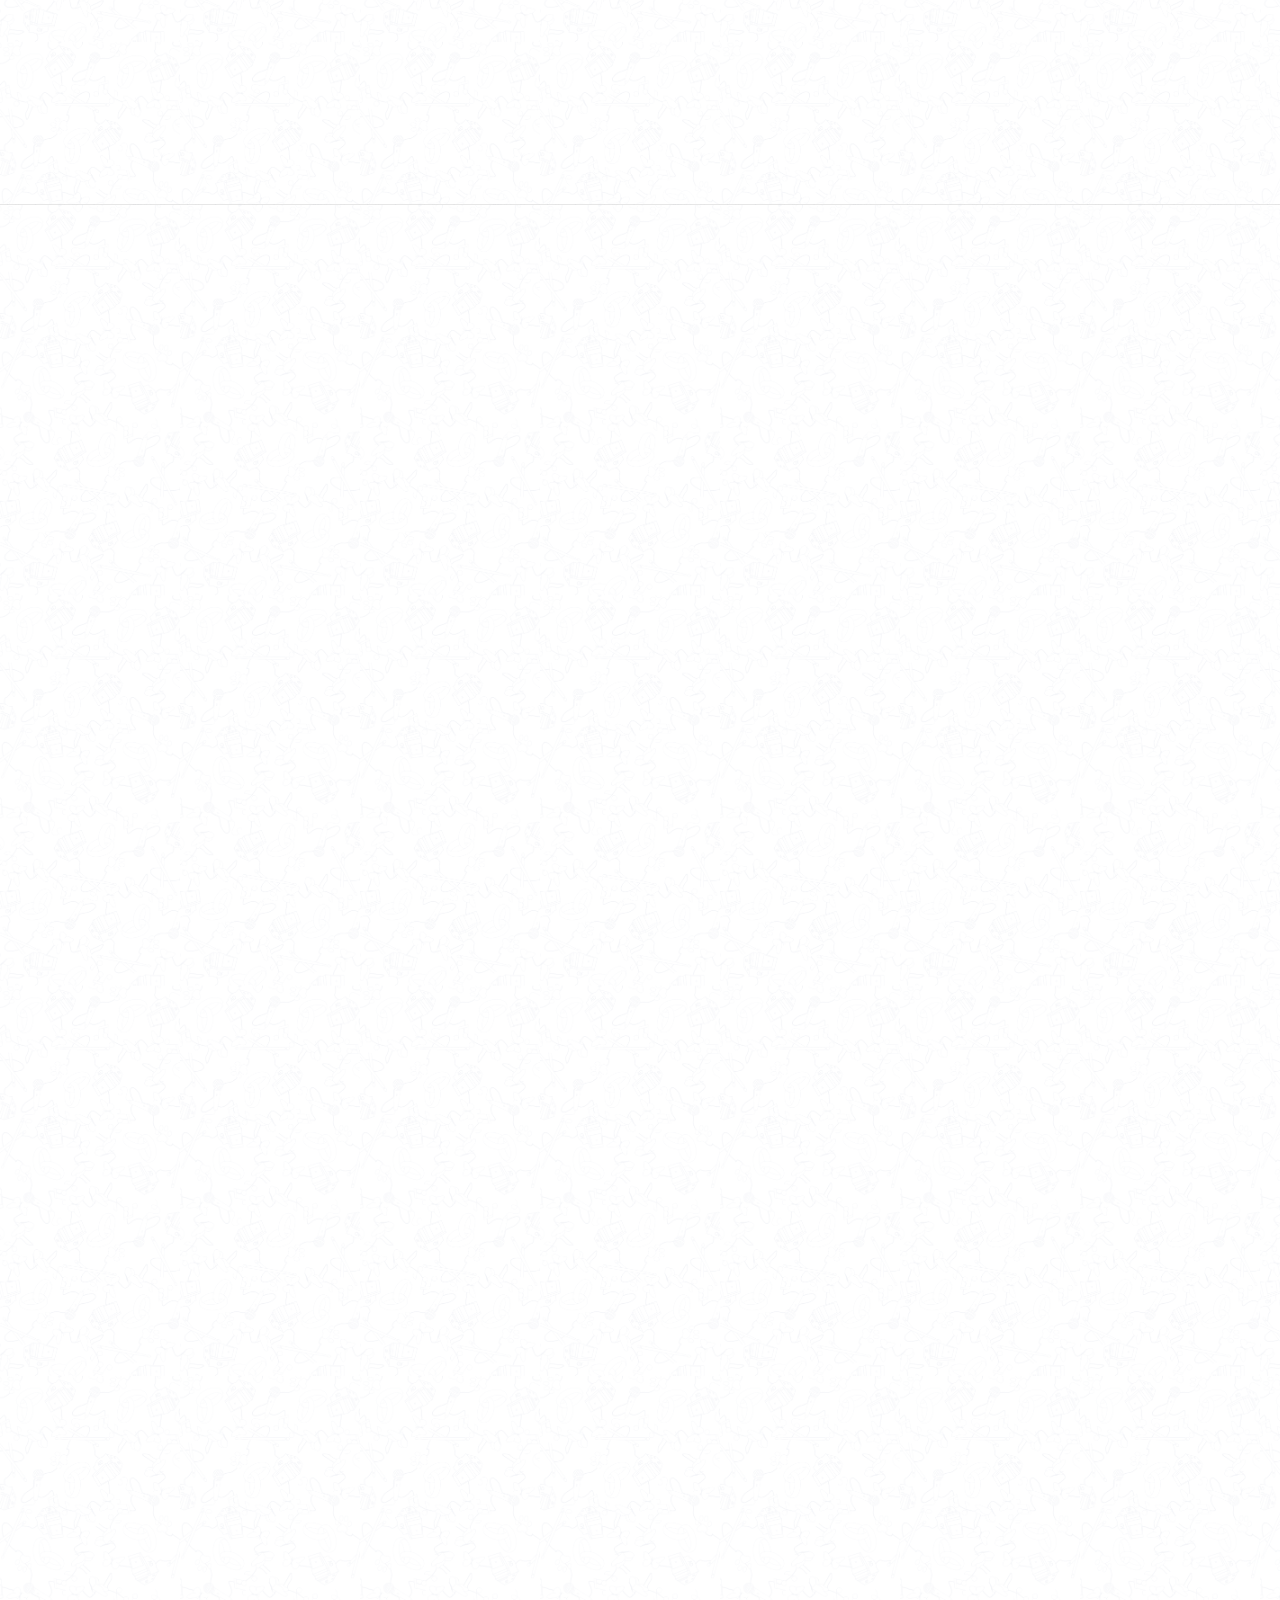
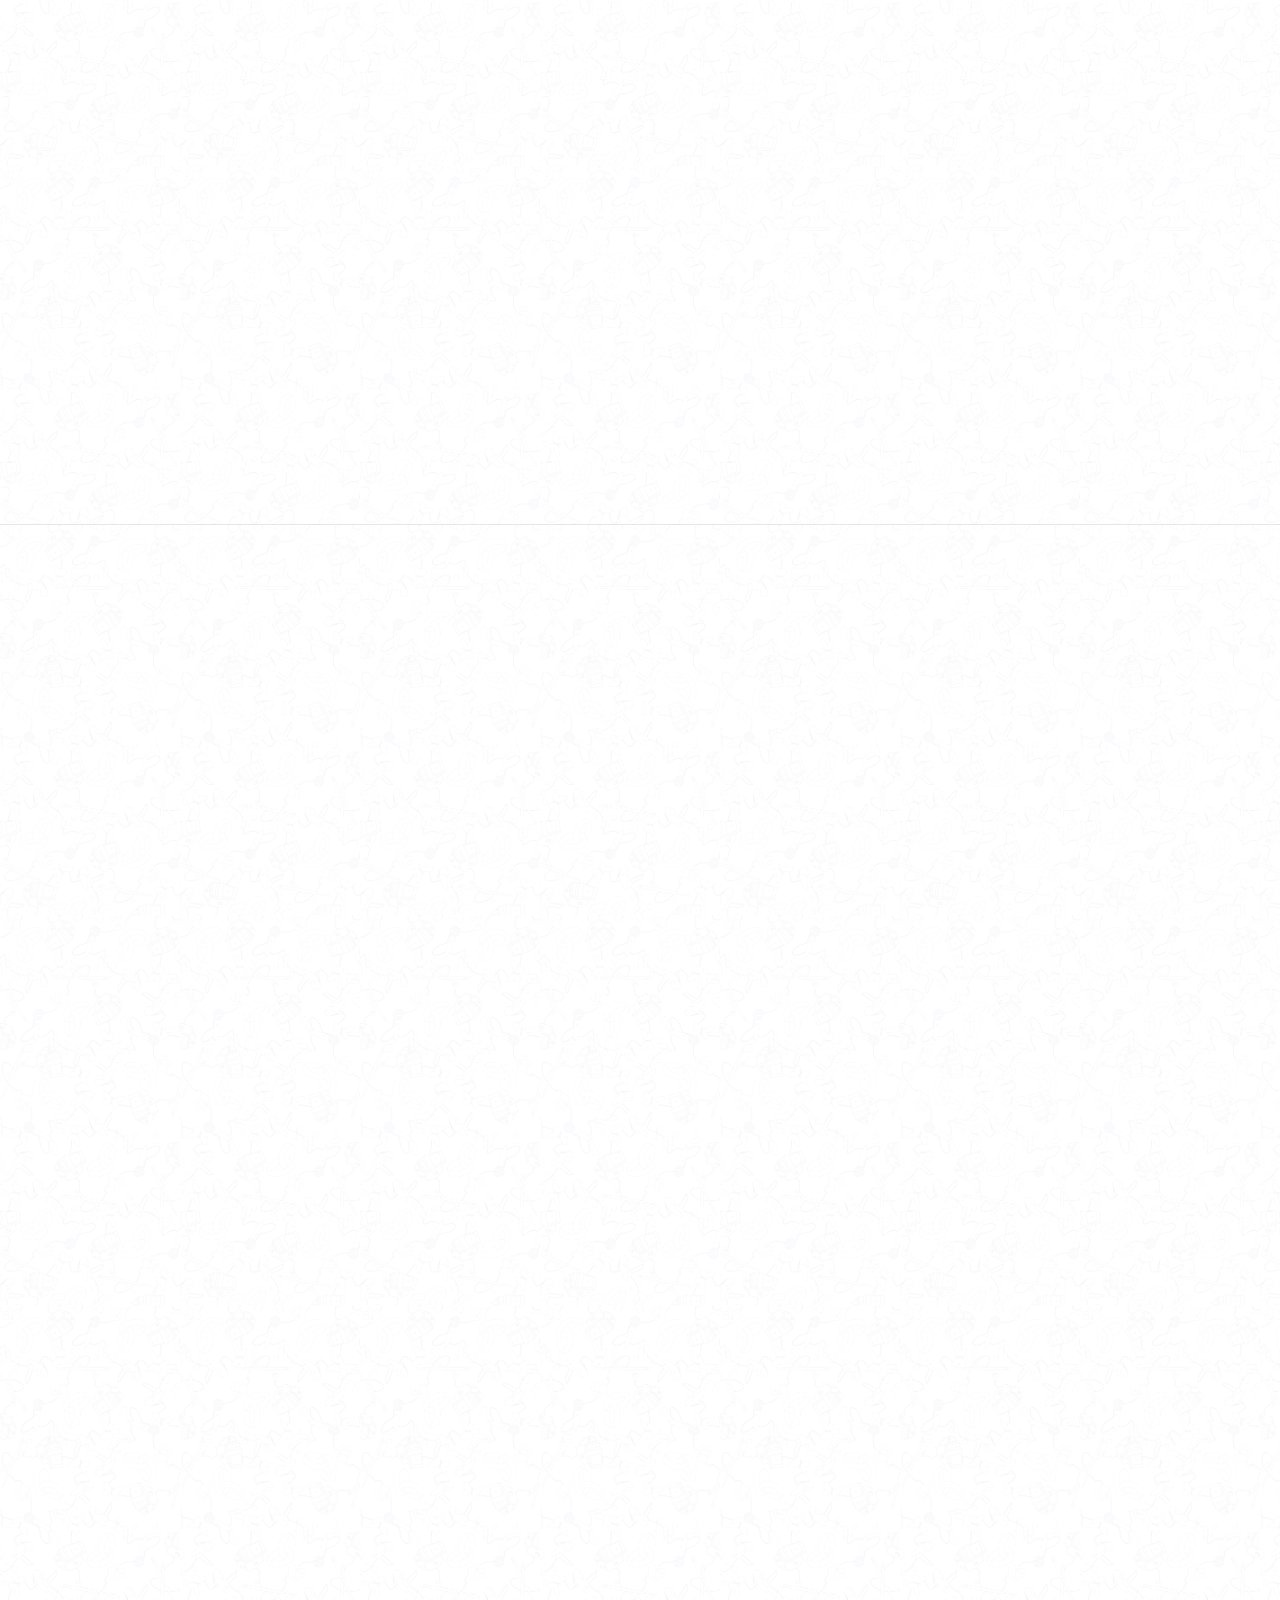
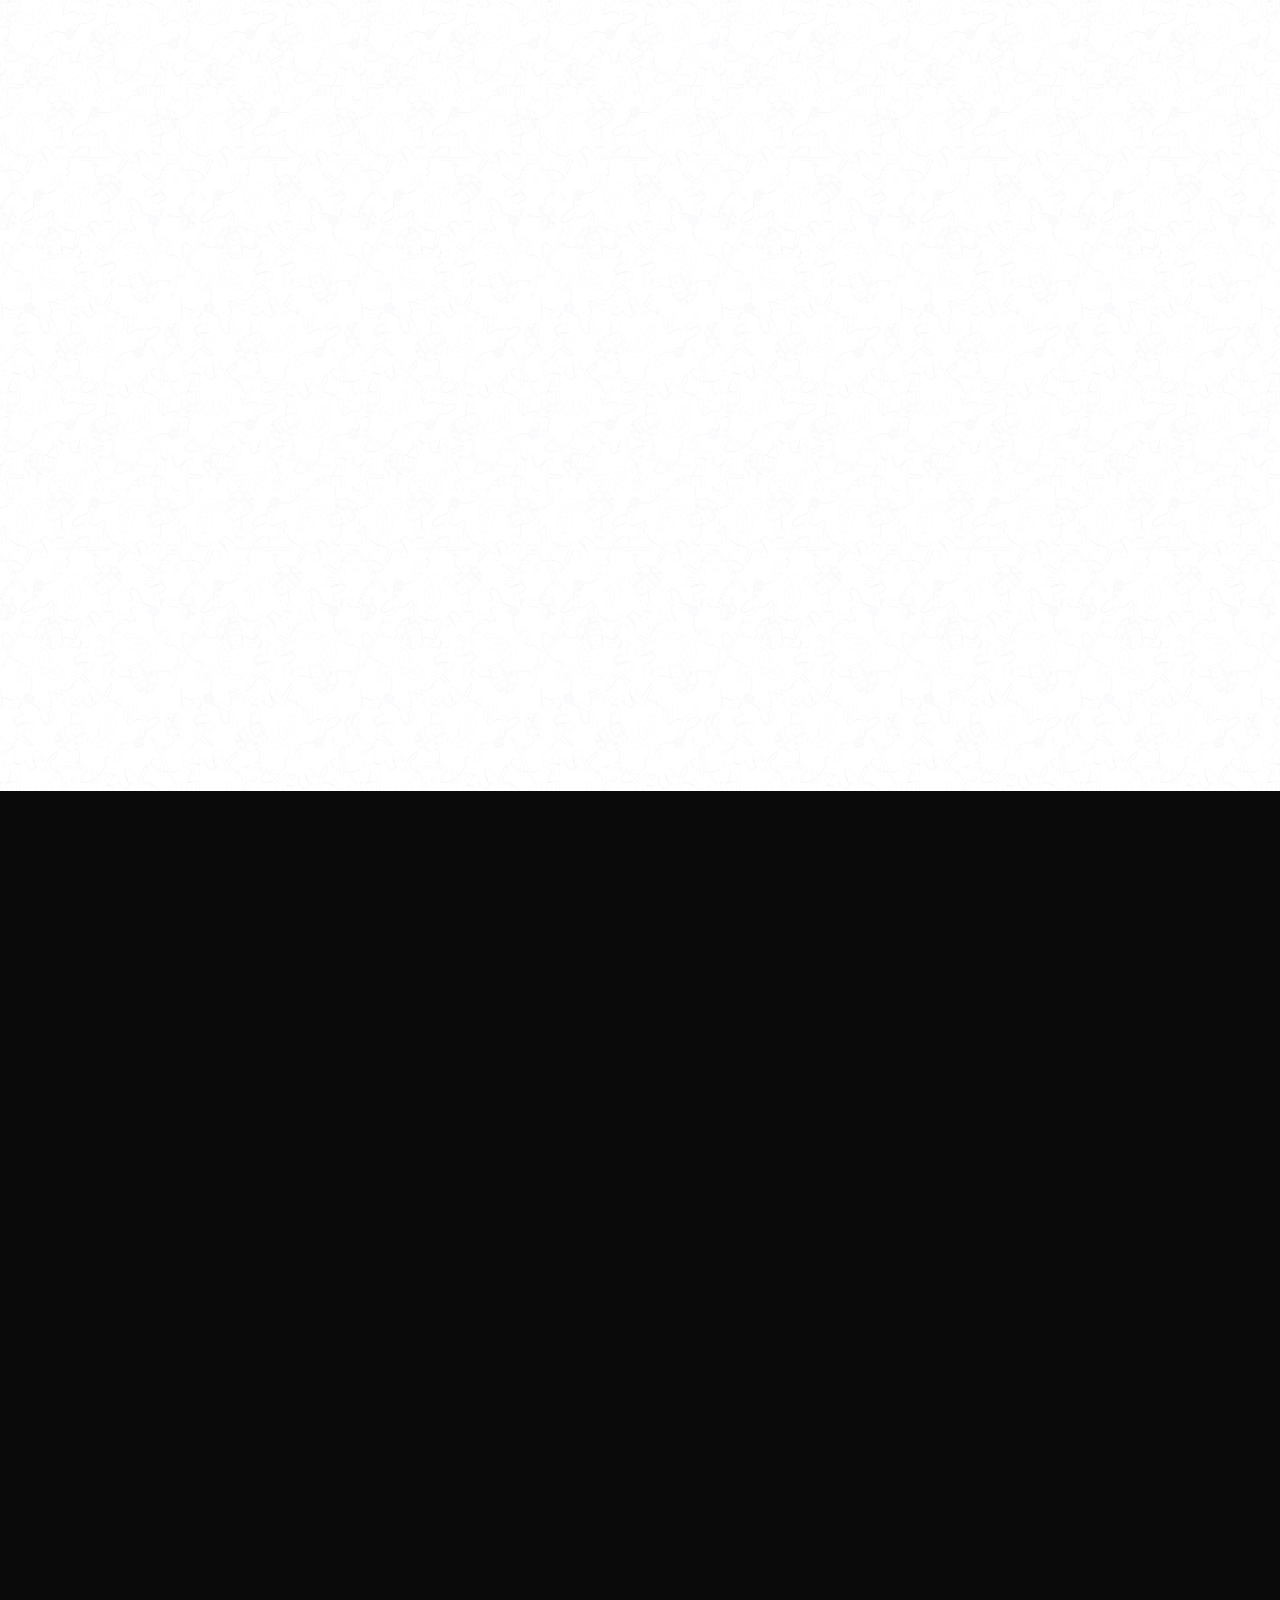
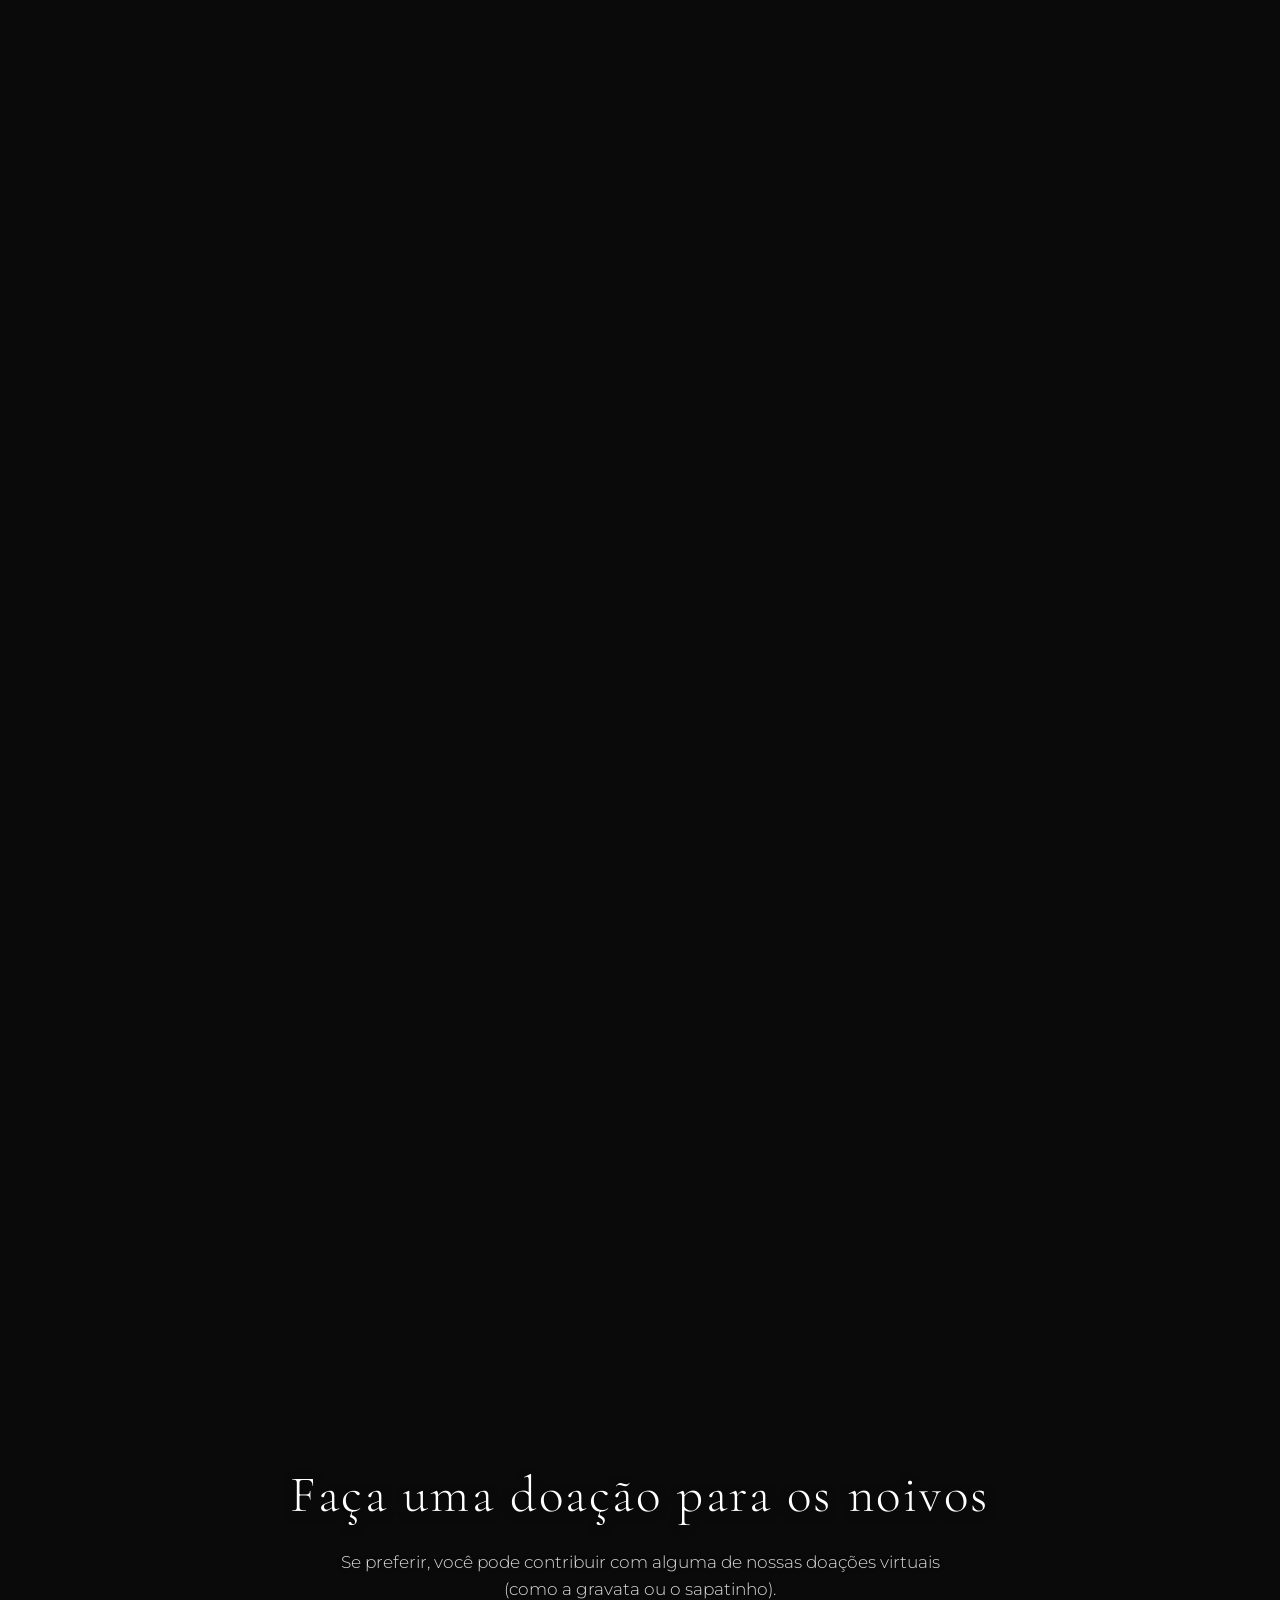
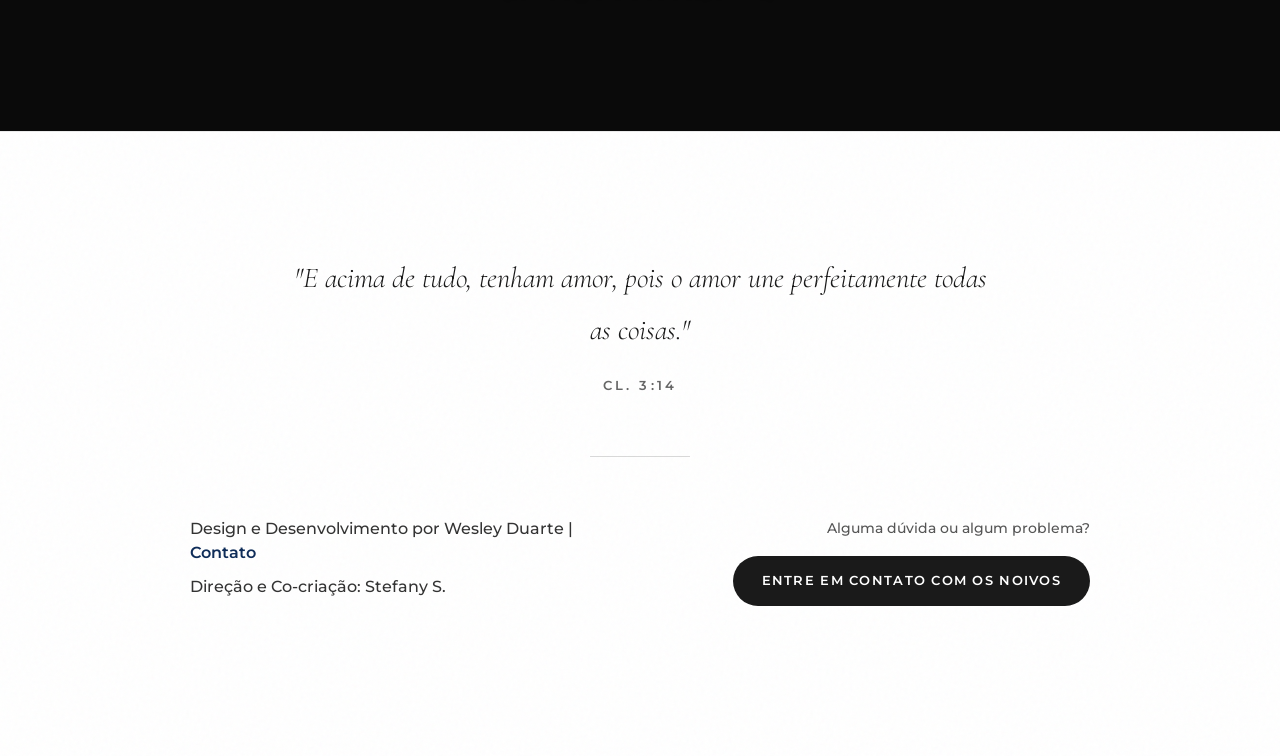
==== commit 88d598a9: "fix(footer): atualiza grafia dos creditos, versiculo e altera versao do CSS para v=1.5.0" ====
--- a/index.html
+++ b/index.html
@@ -15,7 +15,7 @@
     <link rel="icon" type="image/svg+xml" href="IMAGENS/WIS-white.svg">
 
     <!-- CSS File -->
-    <link rel="stylesheet" href="style.css?v=1.3.2">
+    <link rel="stylesheet" href="style.css?v=1.5.0">
 </head>
 <body>
     <!-- ═══════════════════════════════════════════════════════════════════
@@ -562,7 +562,7 @@
                 <!-- Bloco 2: Créditos de Criação -->
                 <div class="footer-block block-credits">
                     <p class="footer-credit-text">Design e Desenvolvimento por Wesley Duarte | <a href="http://wa.me/5588997041893" class="footer-link" target="_blank" rel="noopener">Contato</a></p>
-                    <p class="footer-credit-text">Direção e Cocriação: Stefany S.</p>
+                    <p class="footer-credit-text">Direção e Co-criação: Stefany S.</p>
                 </div>
 
                 <!-- Bloco 3: Suporte aos Convidados -->
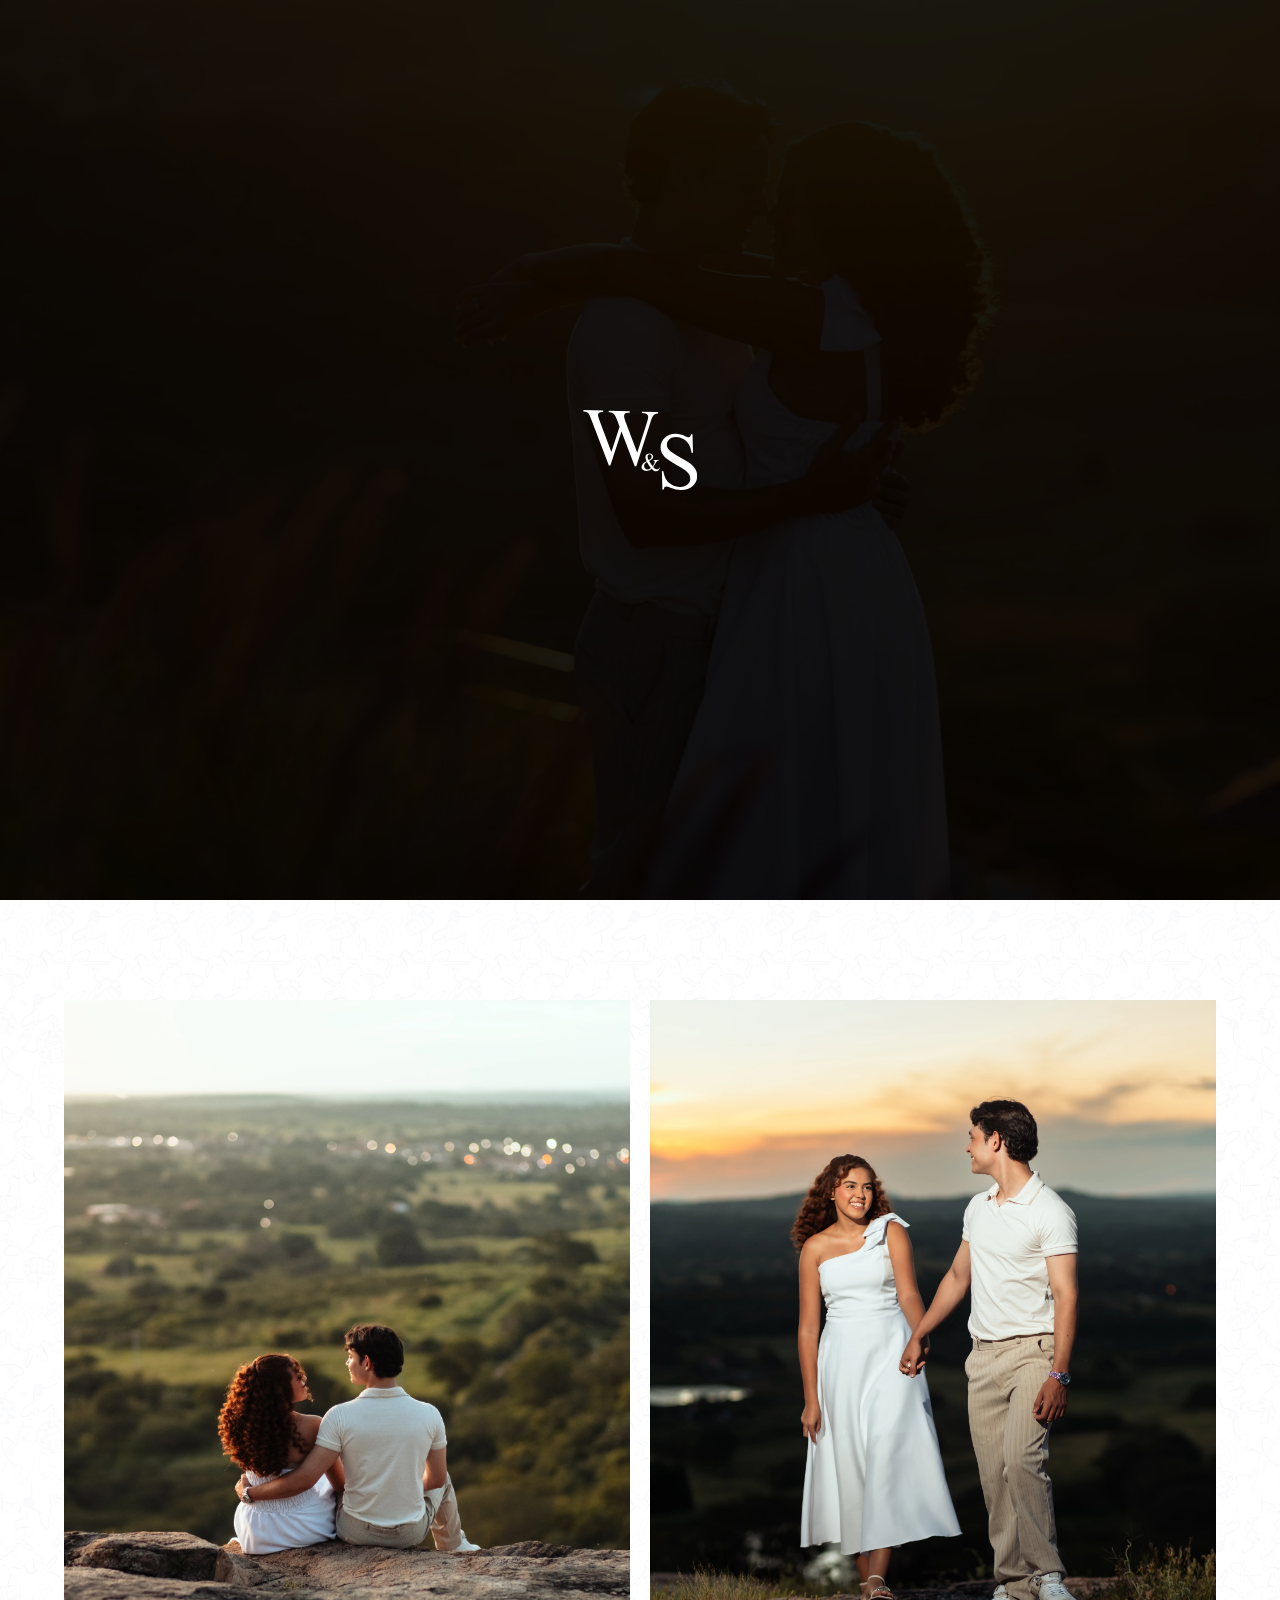
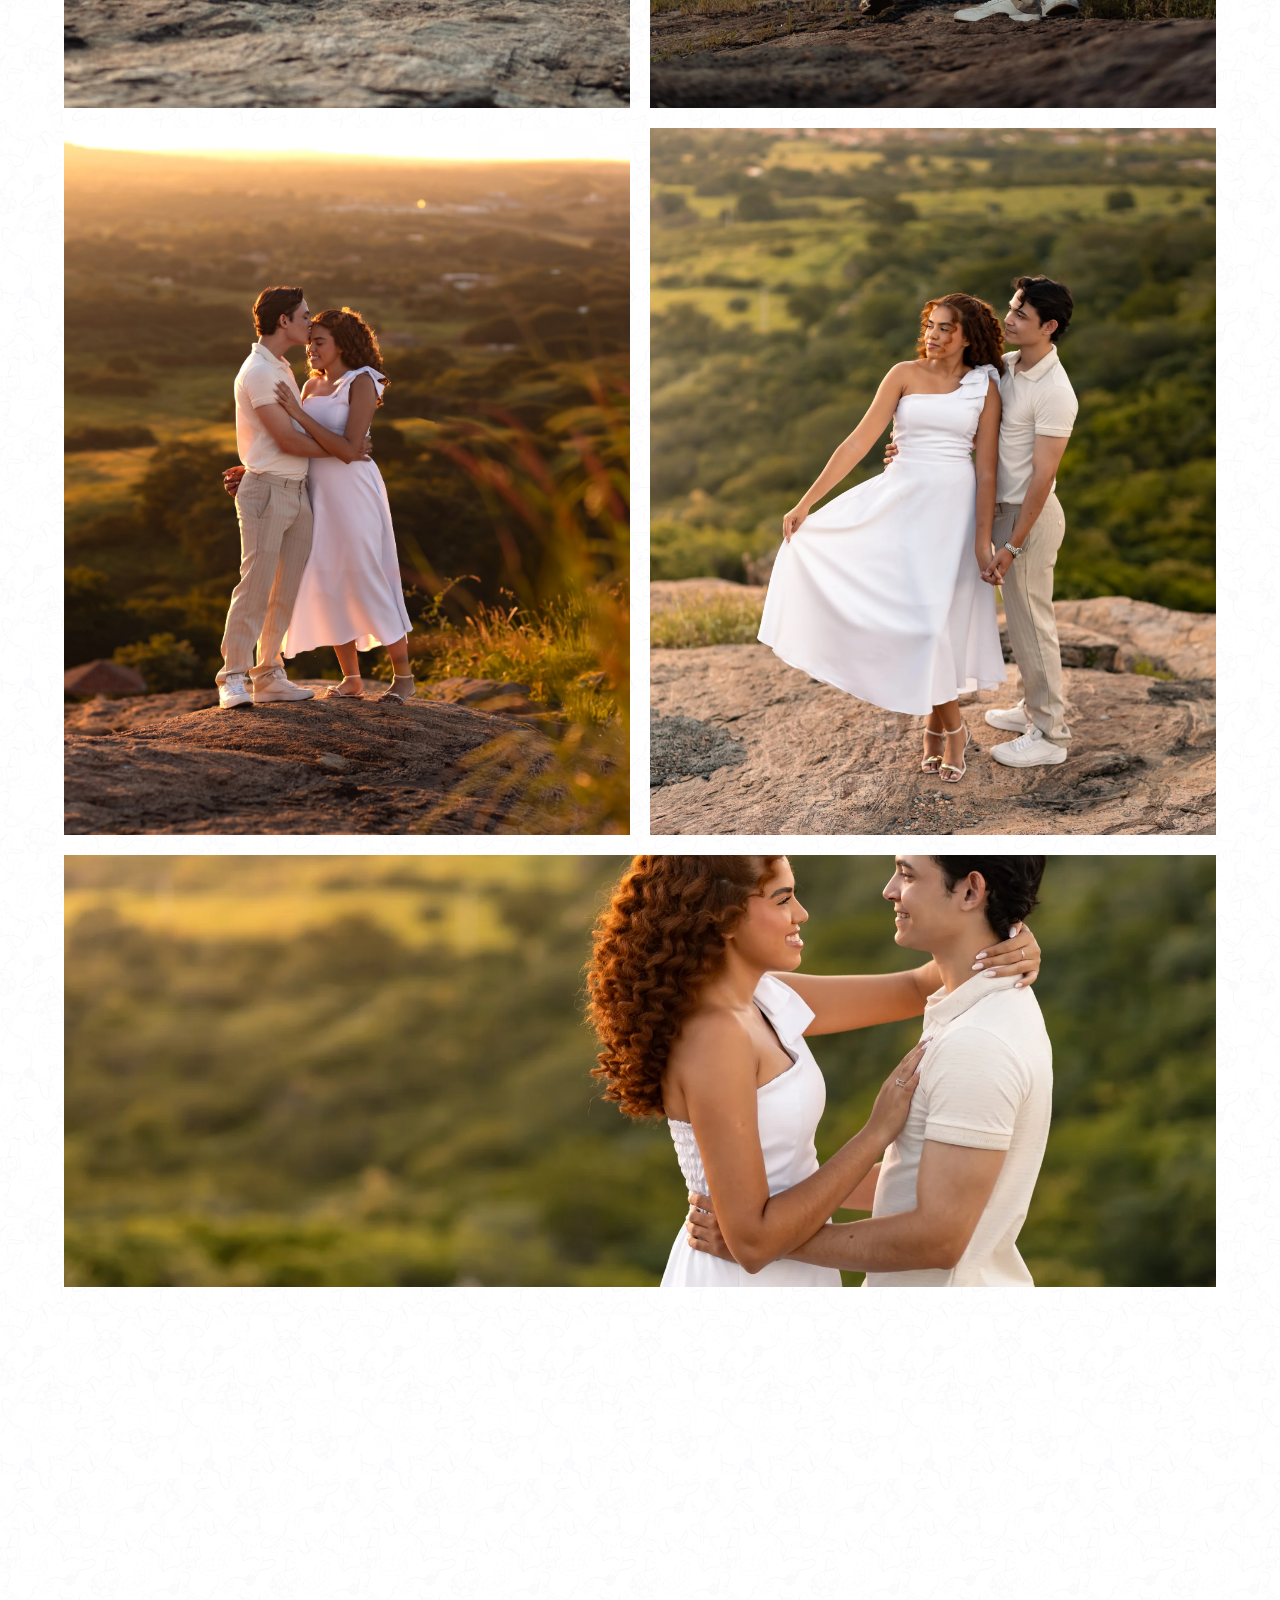
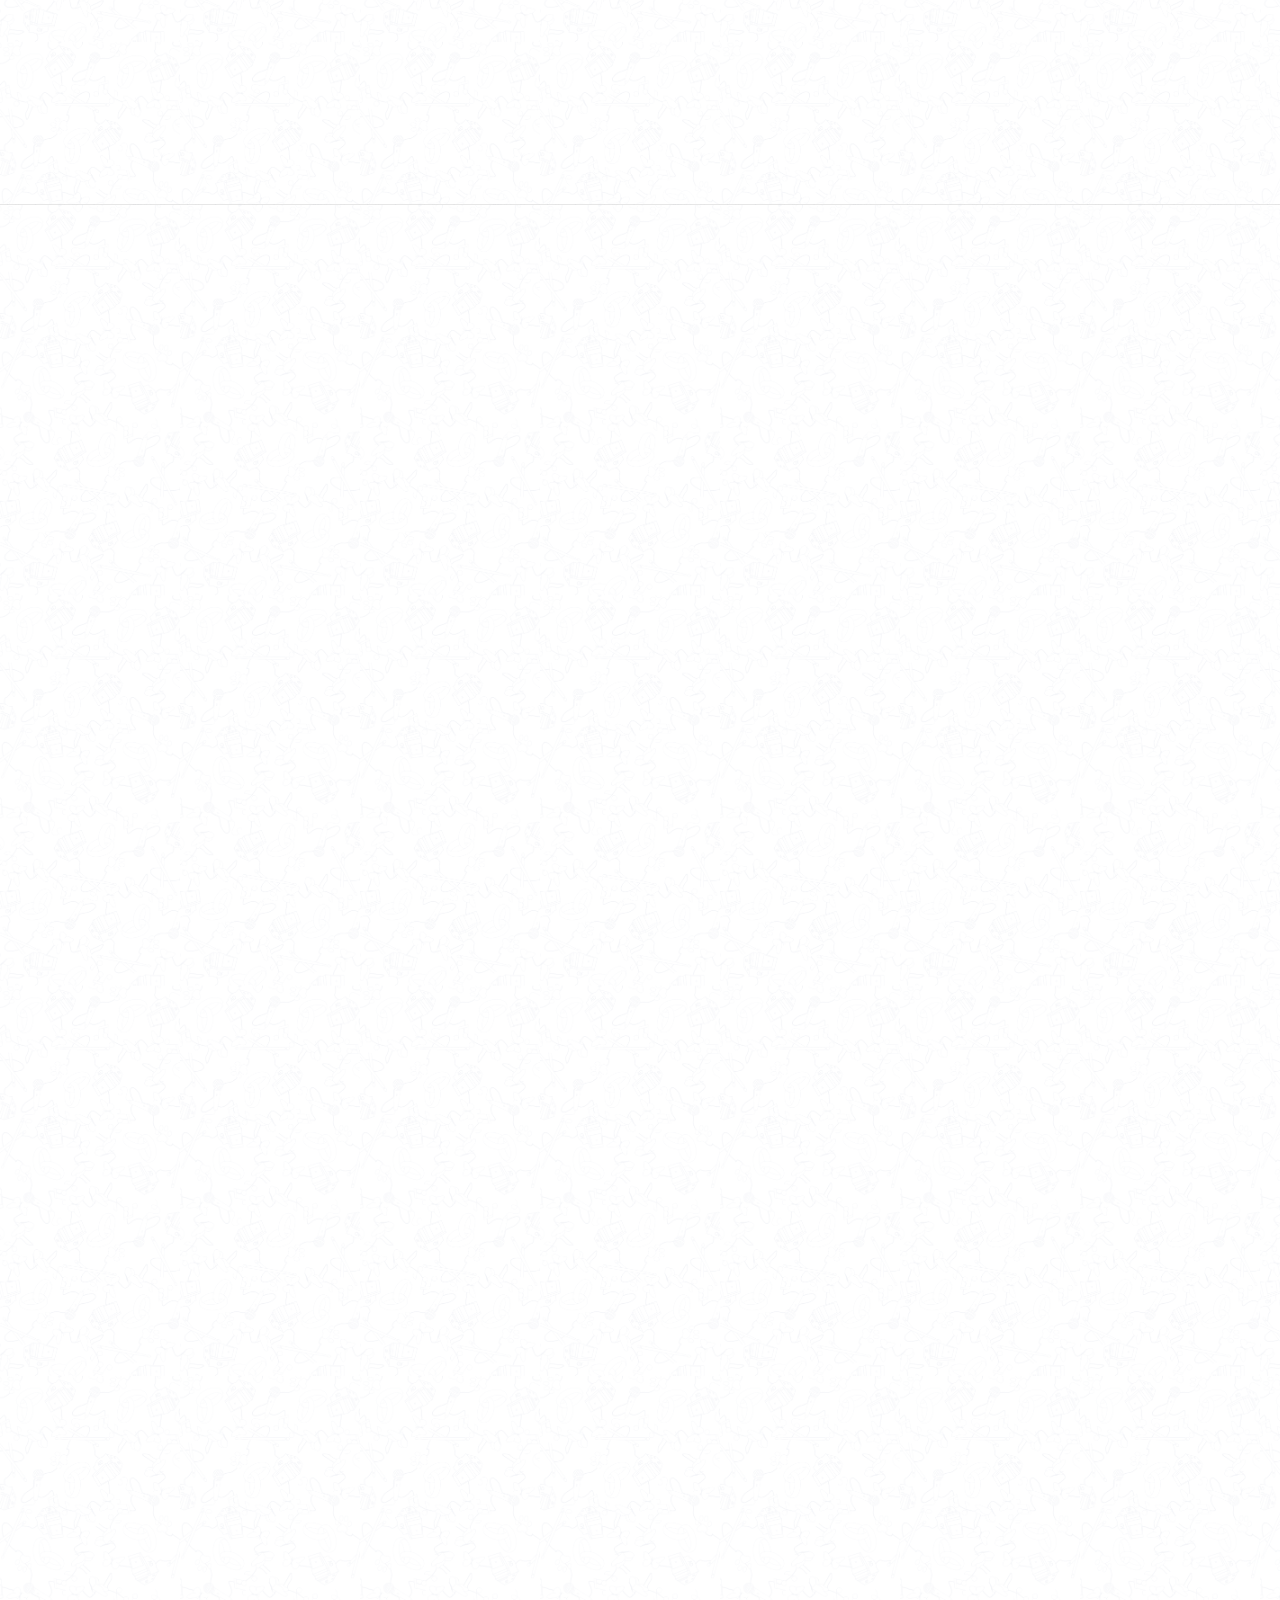
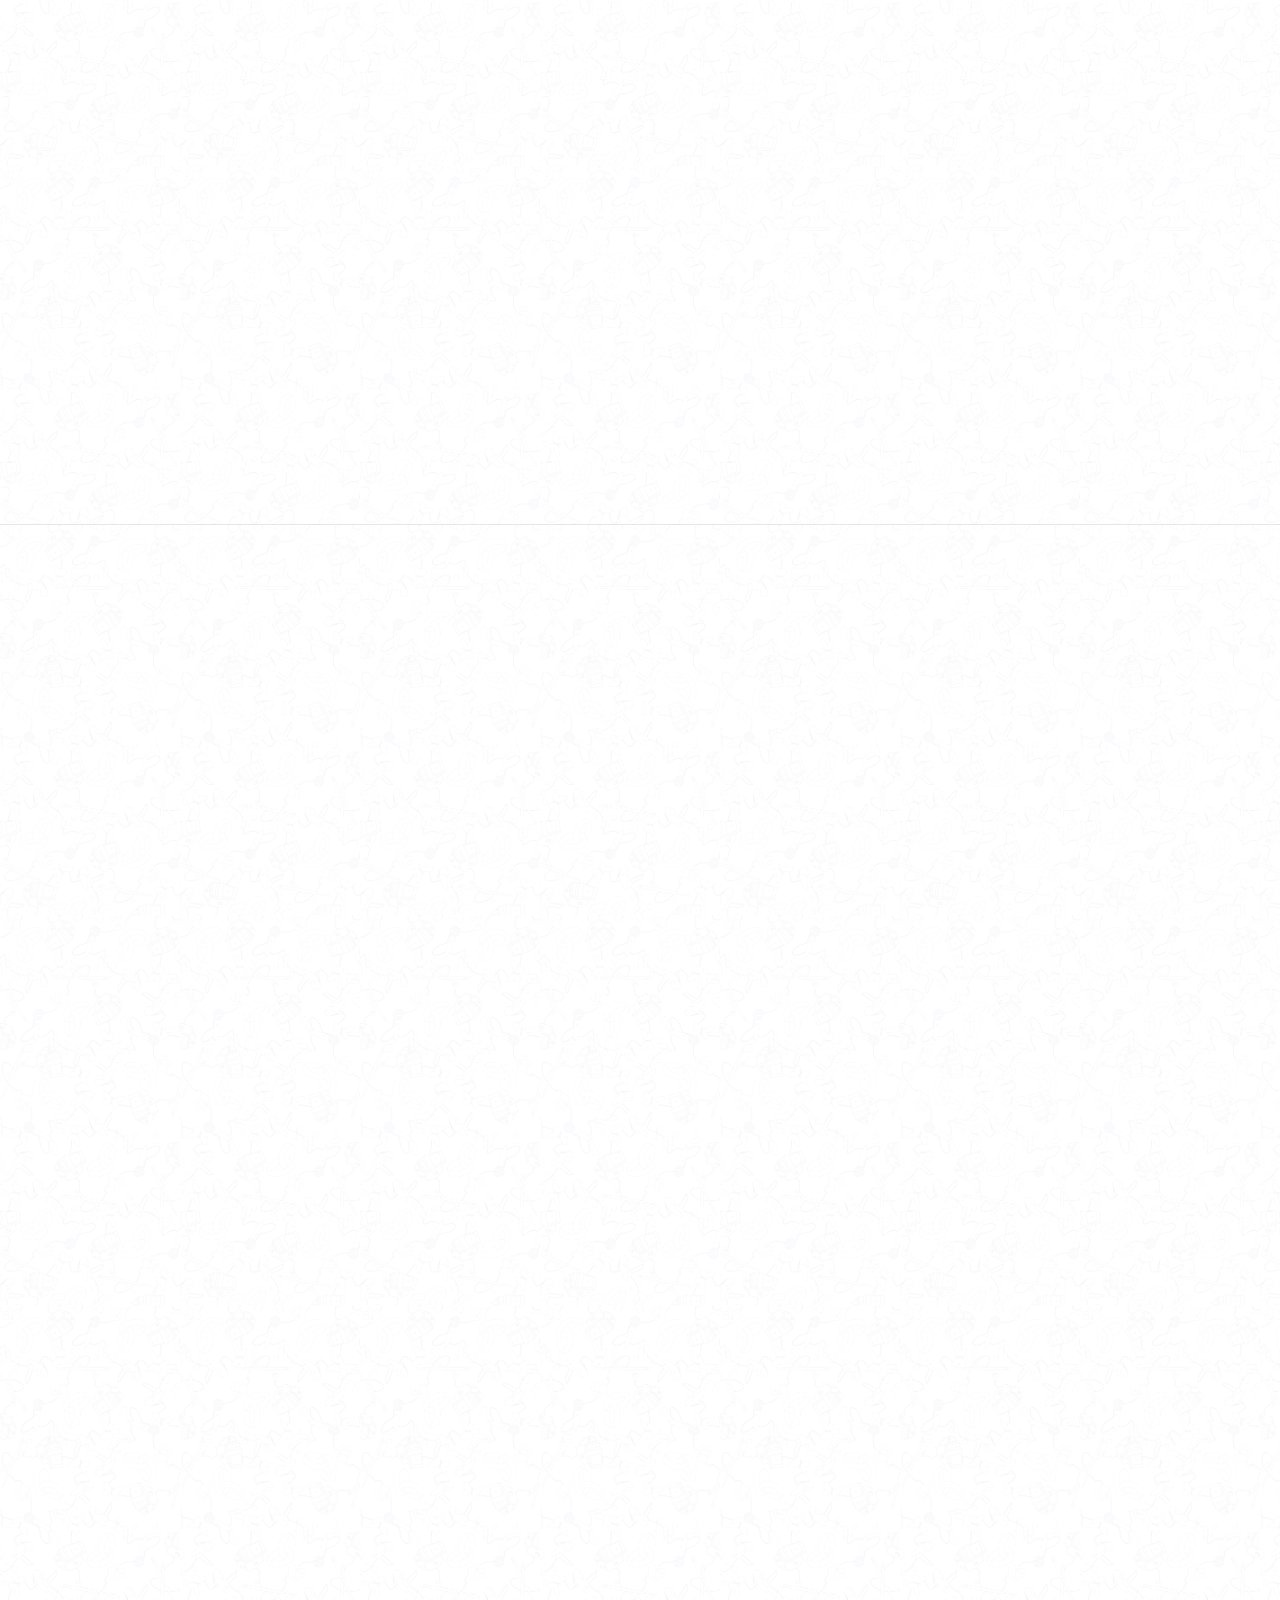
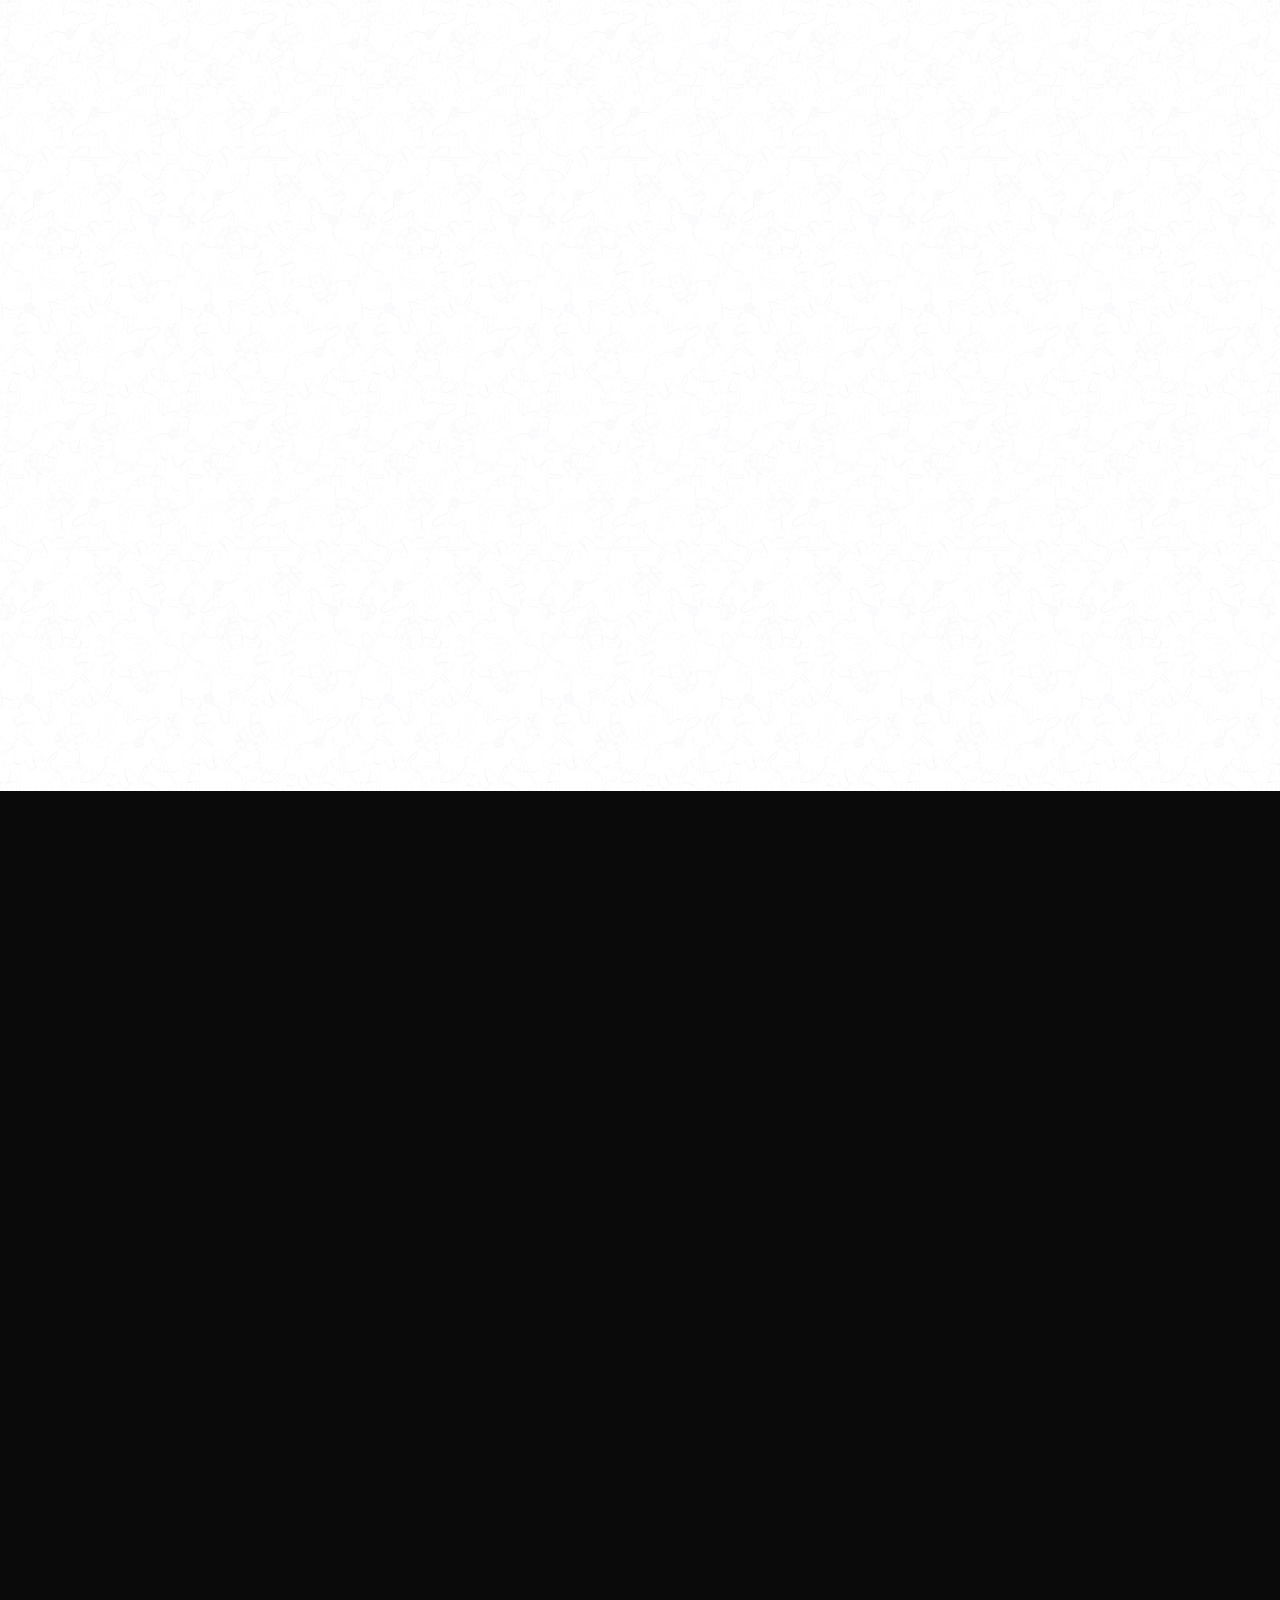
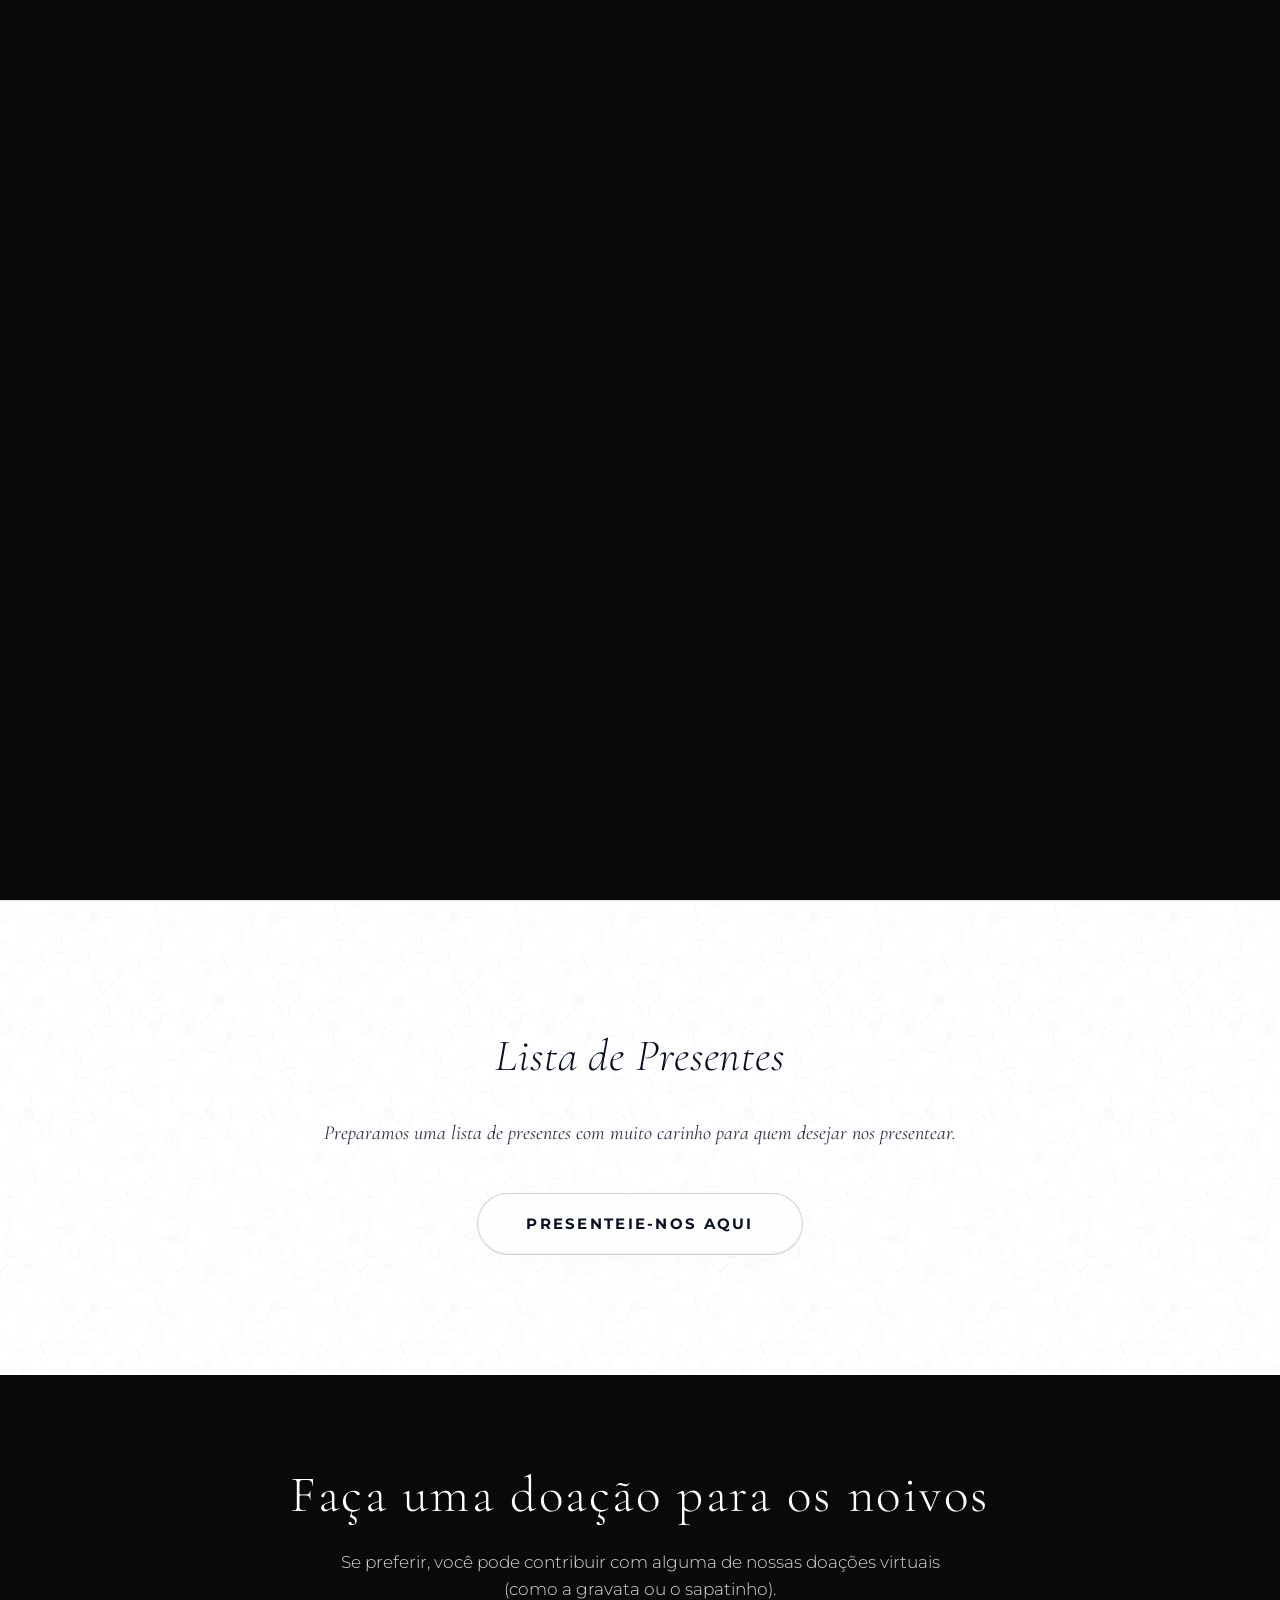
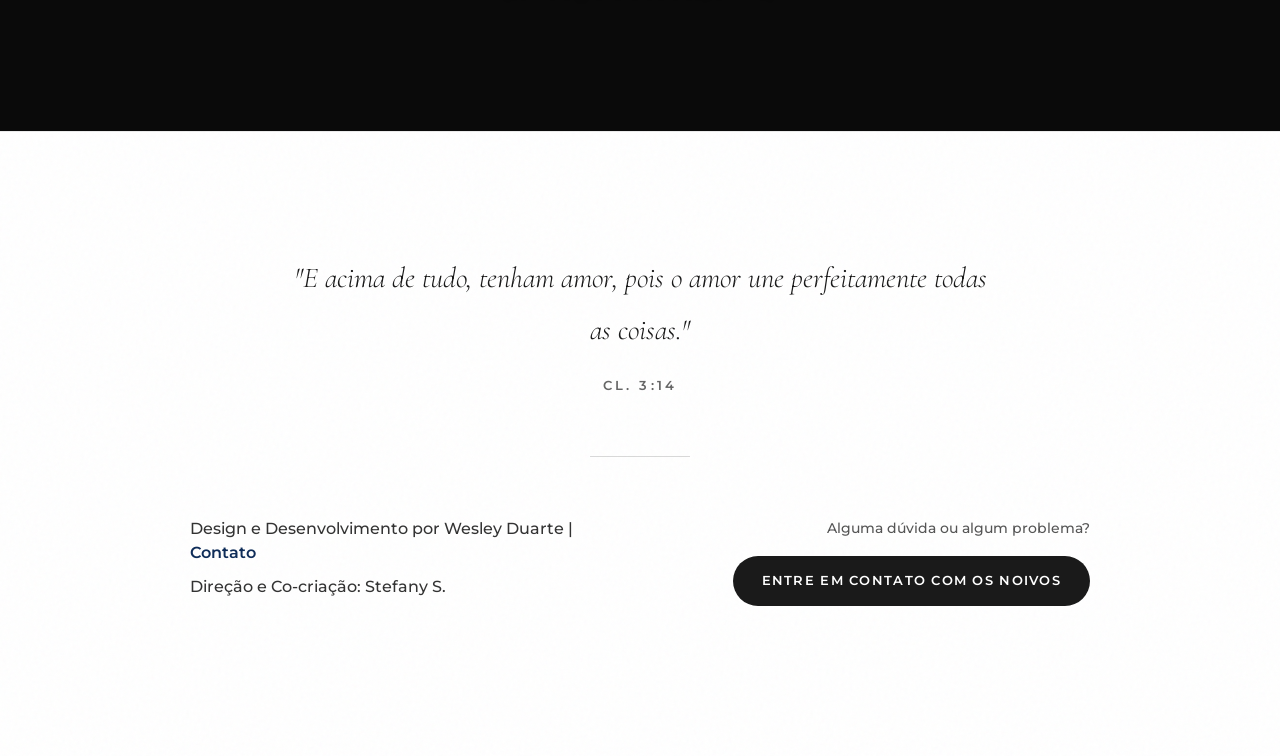
==== commit 196d7dab: "refact: remove interrogações dos presentes e migra imagens para .webp" ====
--- a/index.html
+++ b/index.html
@@ -70,13 +70,13 @@
 
         <!-- Slides do carrossel (7 fotos reais) -->
         <div id="hero-carousel">
-            <div class="hero-slide active"><img src="IMAGENS/FOTOS/hero-1.jpg" alt="" draggable="false" style="object-fit: cover; width: 100%; height: 100%;"></div>
-            <div class="hero-slide"><img src="IMAGENS/FOTOS/hero-2.jpg" alt="" draggable="false" style="object-fit: cover; width: 100%; height: 100%;"></div>
-            <div class="hero-slide"><img src="IMAGENS/FOTOS/hero-3.jpg" alt="" draggable="false" style="object-fit: cover; width: 100%; height: 100%;"></div>
-            <div class="hero-slide"><img src="IMAGENS/FOTOS/hero-4.jpg" alt="" draggable="false" style="object-fit: cover; width: 100%; height: 100%;"></div>
-            <div class="hero-slide"><img src="IMAGENS/FOTOS/hero-5.jpg" alt="" draggable="false" style="object-fit: cover; width: 100%; height: 100%;"></div>
-            <div class="hero-slide"><img src="IMAGENS/FOTOS/hero-6.jpg" alt="" draggable="false" style="object-fit: cover; width: 100%; height: 100%;"></div>
-            <div class="hero-slide"><img src="IMAGENS/FOTOS/hero-7.jpg" alt="" draggable="false" style="object-fit: cover; width: 100%; height: 100%;"></div>
+            <div class="hero-slide active"><img src="IMAGENS/FOTOS/hero-1.webp" alt="" draggable="false" style="object-fit: cover; width: 100%; height: 100%;"></div>
+            <div class="hero-slide"><img src="IMAGENS/FOTOS/hero-2.webp" alt="" draggable="false" style="object-fit: cover; width: 100%; height: 100%;"></div>
+            <div class="hero-slide"><img src="IMAGENS/FOTOS/hero-3.webp" alt="" draggable="false" style="object-fit: cover; width: 100%; height: 100%;"></div>
+            <div class="hero-slide"><img src="IMAGENS/FOTOS/hero-4.webp" alt="" draggable="false" style="object-fit: cover; width: 100%; height: 100%;"></div>
+            <div class="hero-slide"><img src="IMAGENS/FOTOS/hero-5.webp" alt="" draggable="false" style="object-fit: cover; width: 100%; height: 100%;"></div>
+            <div class="hero-slide"><img src="IMAGENS/FOTOS/hero-6.webp" alt="" draggable="false" style="object-fit: cover; width: 100%; height: 100%;"></div>
+            <div class="hero-slide"><img src="IMAGENS/FOTOS/hero-7.webp" alt="" draggable="false" style="object-fit: cover; width: 100%; height: 100%;"></div>
         </div>
 
     </div>
@@ -145,19 +145,19 @@
             <div class="sobre-fotos-overlay reveal-block stagger-container">
                 <div class="sobre-fotos-inner">
                     <div class="foto-item foto-1">
-                        <img src="IMAGENS/FOTOS/Sobrepostas/sobre-v1.jpg" alt="Foto do casal 1">
+                        <img src="IMAGENS/FOTOS/Sobrepostas/sobre-v1.webp" alt="Foto do casal 1">
                     </div>
                     <div class="foto-item foto-2">
-                        <img src="IMAGENS/FOTOS/Sobrepostas/sobre-v2.jpg" alt="Foto do casal 2">
+                        <img src="IMAGENS/FOTOS/Sobrepostas/sobre-v2.webp" alt="Foto do casal 2">
                     </div>
                     <div class="foto-item foto-3">
-                        <img src="IMAGENS/FOTOS/Sobrepostas/sobre-v3.jpg" alt="Foto do casal 3">
+                        <img src="IMAGENS/FOTOS/Sobrepostas/sobre-v3.webp" alt="Foto do casal 3">
                     </div>
                     <div class="foto-item foto-4">
-                        <img src="IMAGENS/FOTOS/Sobrepostas/sobre-v4.jpg" alt="Foto do casal 4">
+                        <img src="IMAGENS/FOTOS/Sobrepostas/sobre-v4.webp" alt="Foto do casal 4">
                     </div>
                     <div class="foto-item foto-5">
-                        <img src="IMAGENS/FOTOS/Sobrepostas/sobre-v5.jpg" alt="Foto do casal 5">
+                        <img src="IMAGENS/FOTOS/Sobrepostas/sobre-v5.webp" alt="Foto do casal 5">
                     </div>
                 </div>
             </div>
@@ -199,17 +199,17 @@
 
                 <!-- Foto vertical grande (coluna esquerda, abrange 2 linhas) -->
                 <div class="noiva-foto bride-v1">
-                    <img src="IMAGENS/NOIVA/noiva-1.jpg" alt="Foto da noiva Stefany">
+                    <img src="IMAGENS/NOIVA/noiva-1.webp" alt="Foto da noiva Stefany">
                 </div>
 
                 <!-- Foto quadrada superior direita -->
                 <div class="noiva-foto bride-s1">
-                    <img src="IMAGENS/NOIVA/noiva-2.jpg" alt="Foto da noiva Stefany">
+                    <img src="IMAGENS/NOIVA/noiva-2.webp" alt="Foto da noiva Stefany">
                 </div>
 
                 <!-- Foto quadrada inferior direita -->
                 <div class="noiva-foto bride-s2">
-                    <img src="IMAGENS/NOIVA/noiva-3.jpg" alt="Foto da noiva Stefany">
+                    <img src="IMAGENS/NOIVA/noiva-3.webp" alt="Foto da noiva Stefany">
                 </div>
 
             </div>
@@ -239,17 +239,17 @@
 
                 <!-- Foto vertical grande (coluna esquerda, abrange 2 linhas) -->
                 <div class="noivo-foto groom-1">
-                    <img src="IMAGENS/NOIVO/noivo-1.png" alt="Foto do noivo Wesley">
+                    <img src="IMAGENS/NOIVO/noivo-1.webp" alt="Foto do noivo Wesley">
                 </div>
 
                 <!-- Foto menor superior direita -->
                 <div class="noivo-foto groom-2">
-                    <img src="IMAGENS/NOIVO/noivo-2.jpeg" alt="Foto do noivo Wesley">
+                    <img src="IMAGENS/NOIVO/noivo-2.webp" alt="Foto do noivo Wesley">
                 </div>
 
                 <!-- Foto menor inferior direita -->
                 <div class="noivo-foto groom-3">
-                    <img src="IMAGENS/NOIVO/noivo-3.jpeg" alt="Foto do noivo Wesley">
+                    <img src="IMAGENS/NOIVO/noivo-3.webp" alt="Foto do noivo Wesley">
                 </div>
 
             </div>
@@ -278,28 +278,28 @@
                     
                     <!-- Camada de Imagens (Fundo) -->
                     <div class="padrinhos-slide active">
-                        <img src="IMAGENS/PADRINHOS/padrinho-1.jpg" alt="Padrinhos 1" draggable="false">
+                        <img src="IMAGENS/PADRINHOS/padrinho-1.webp" alt="Padrinhos 1" draggable="false">
                     </div>
                     <div class="padrinhos-slide">
-                        <img src="IMAGENS/PADRINHOS/padrinho-2.jpg" alt="Padrinhos 2" draggable="false">
+                        <img src="IMAGENS/PADRINHOS/padrinho-2.webp" alt="Padrinhos 2" draggable="false">
                     </div>
                     <div class="padrinhos-slide">
-                        <img src="IMAGENS/PADRINHOS/padrinho-3.jpg" alt="Padrinhos 3" draggable="false">
+                        <img src="IMAGENS/PADRINHOS/padrinho-3.webp" alt="Padrinhos 3" draggable="false">
                     </div>
                     <div class="padrinhos-slide">
-                        <img src="IMAGENS/PADRINHOS/padrinho-4.jpg" alt="Padrinhos 4" draggable="false">
+                        <img src="IMAGENS/PADRINHOS/padrinho-4.webp" alt="Padrinhos 4" draggable="false">
                     </div>
                     <div class="padrinhos-slide">
-                        <img src="IMAGENS/PADRINHOS/padrinho-05.jpg" alt="Padrinhos 5" draggable="false">
+                        <img src="IMAGENS/PADRINHOS/padrinho-05.webp" alt="Padrinhos 5" draggable="false">
                     </div>
                     <div class="padrinhos-slide">
-                        <img src="IMAGENS/PADRINHOS/padrinho-06.jpg?v=1.0.1" alt="Padrinhos 6" draggable="false">
+                        <img src="IMAGENS/PADRINHOS/padrinho-06.webp?v=1.0.1" alt="Padrinhos 6" draggable="false">
                     </div>
                     <div class="padrinhos-slide">
-                        <img src="IMAGENS/PADRINHOS/padrinho-07.jpg" alt="Padrinhos 7" draggable="false">
+                        <img src="IMAGENS/PADRINHOS/padrinho-07.webp" alt="Padrinhos 7" draggable="false">
                     </div>
                     <div class="padrinhos-slide">
-                        <img src="IMAGENS/PADRINHOS/padrinho-08.jpg" alt="Padrinhos 8" draggable="false">
+                        <img src="IMAGENS/PADRINHOS/padrinho-08.webp" alt="Padrinhos 8" draggable="false">
                     </div>
 
                     <!-- Camada de Overlay Gradiente -->
